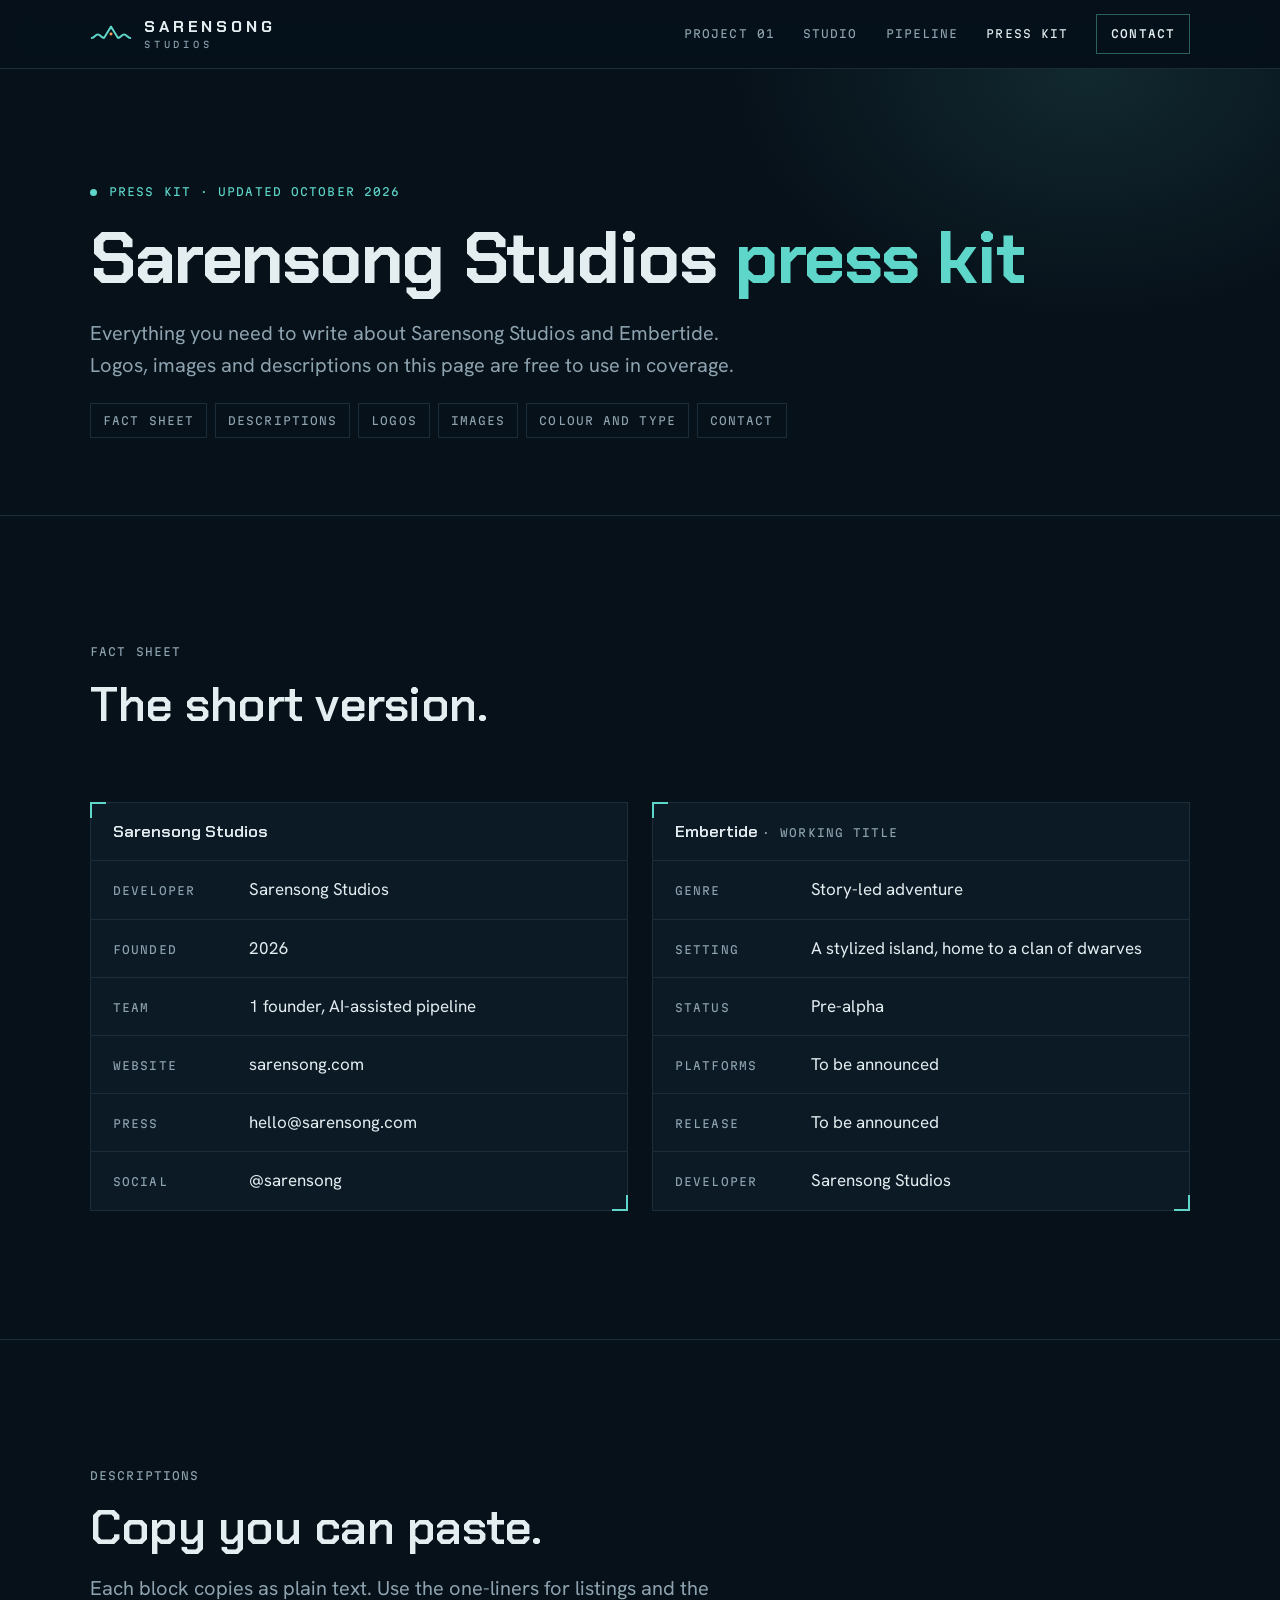
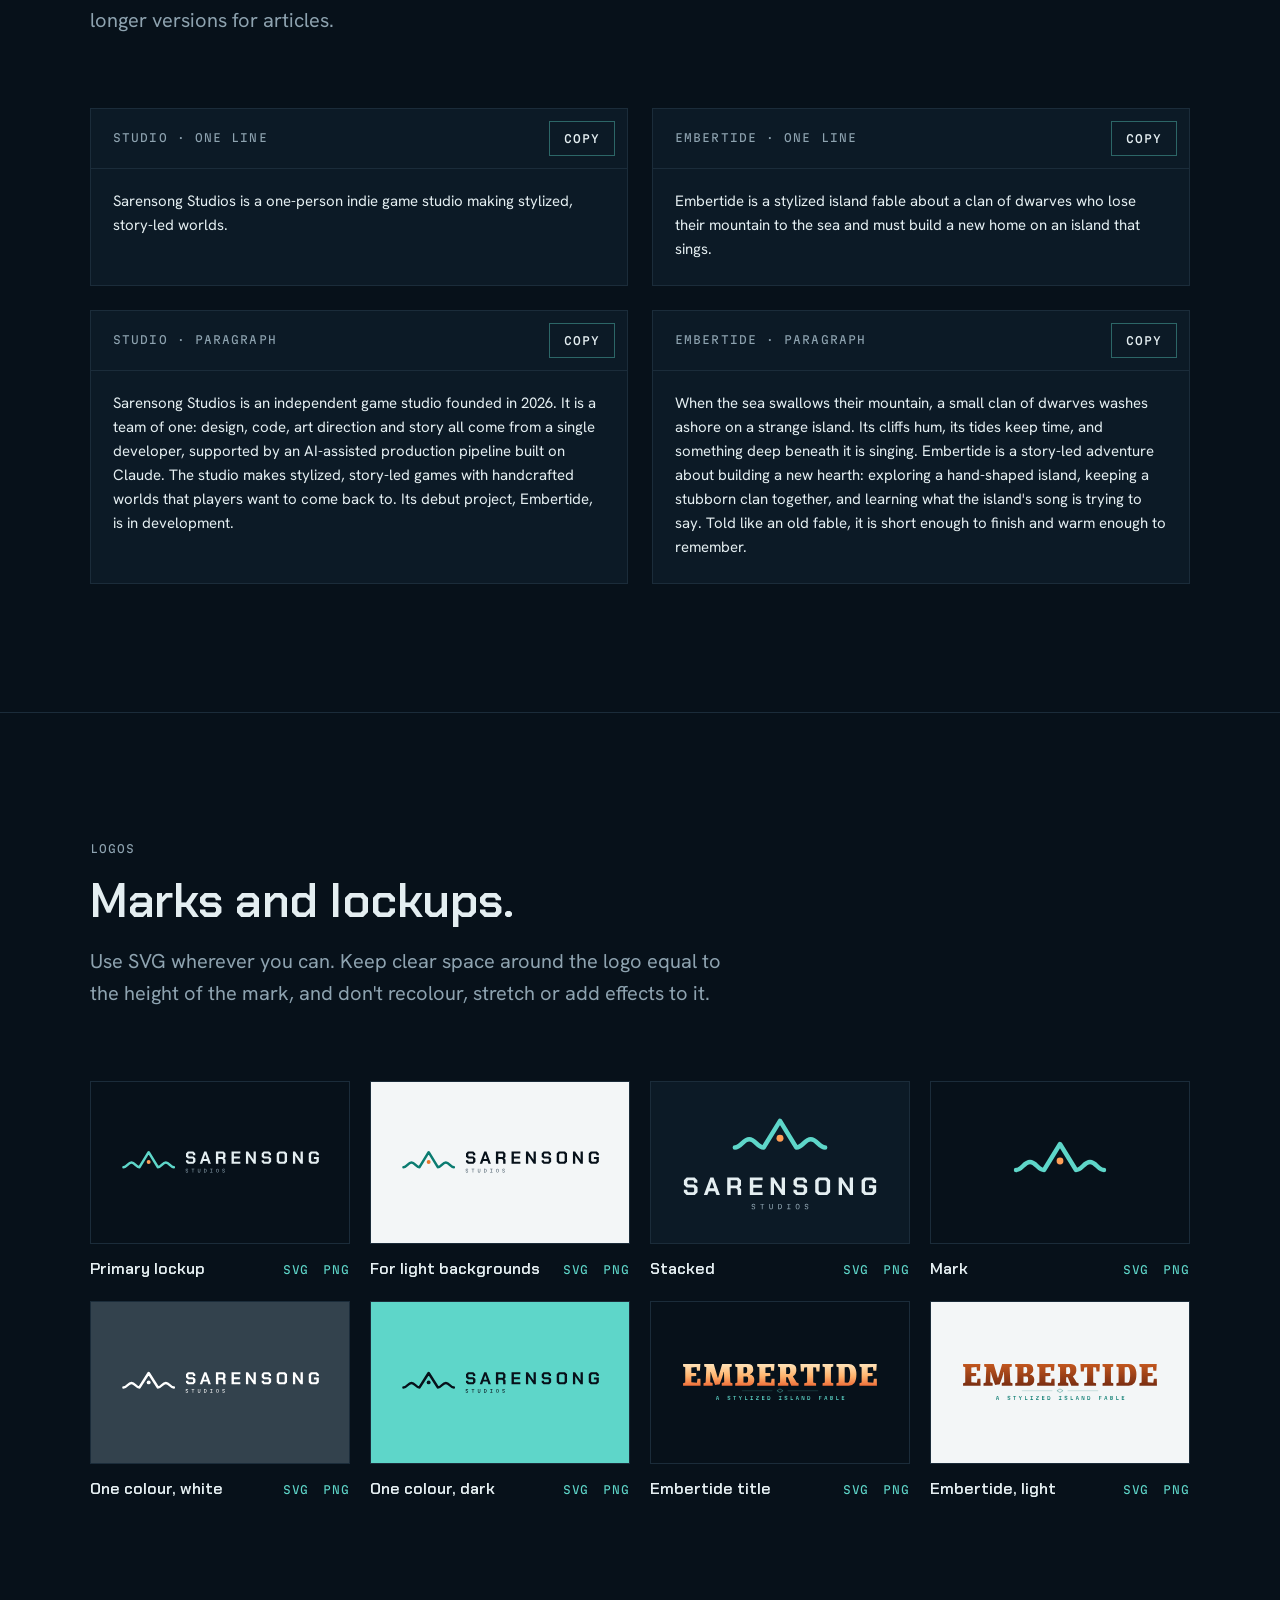
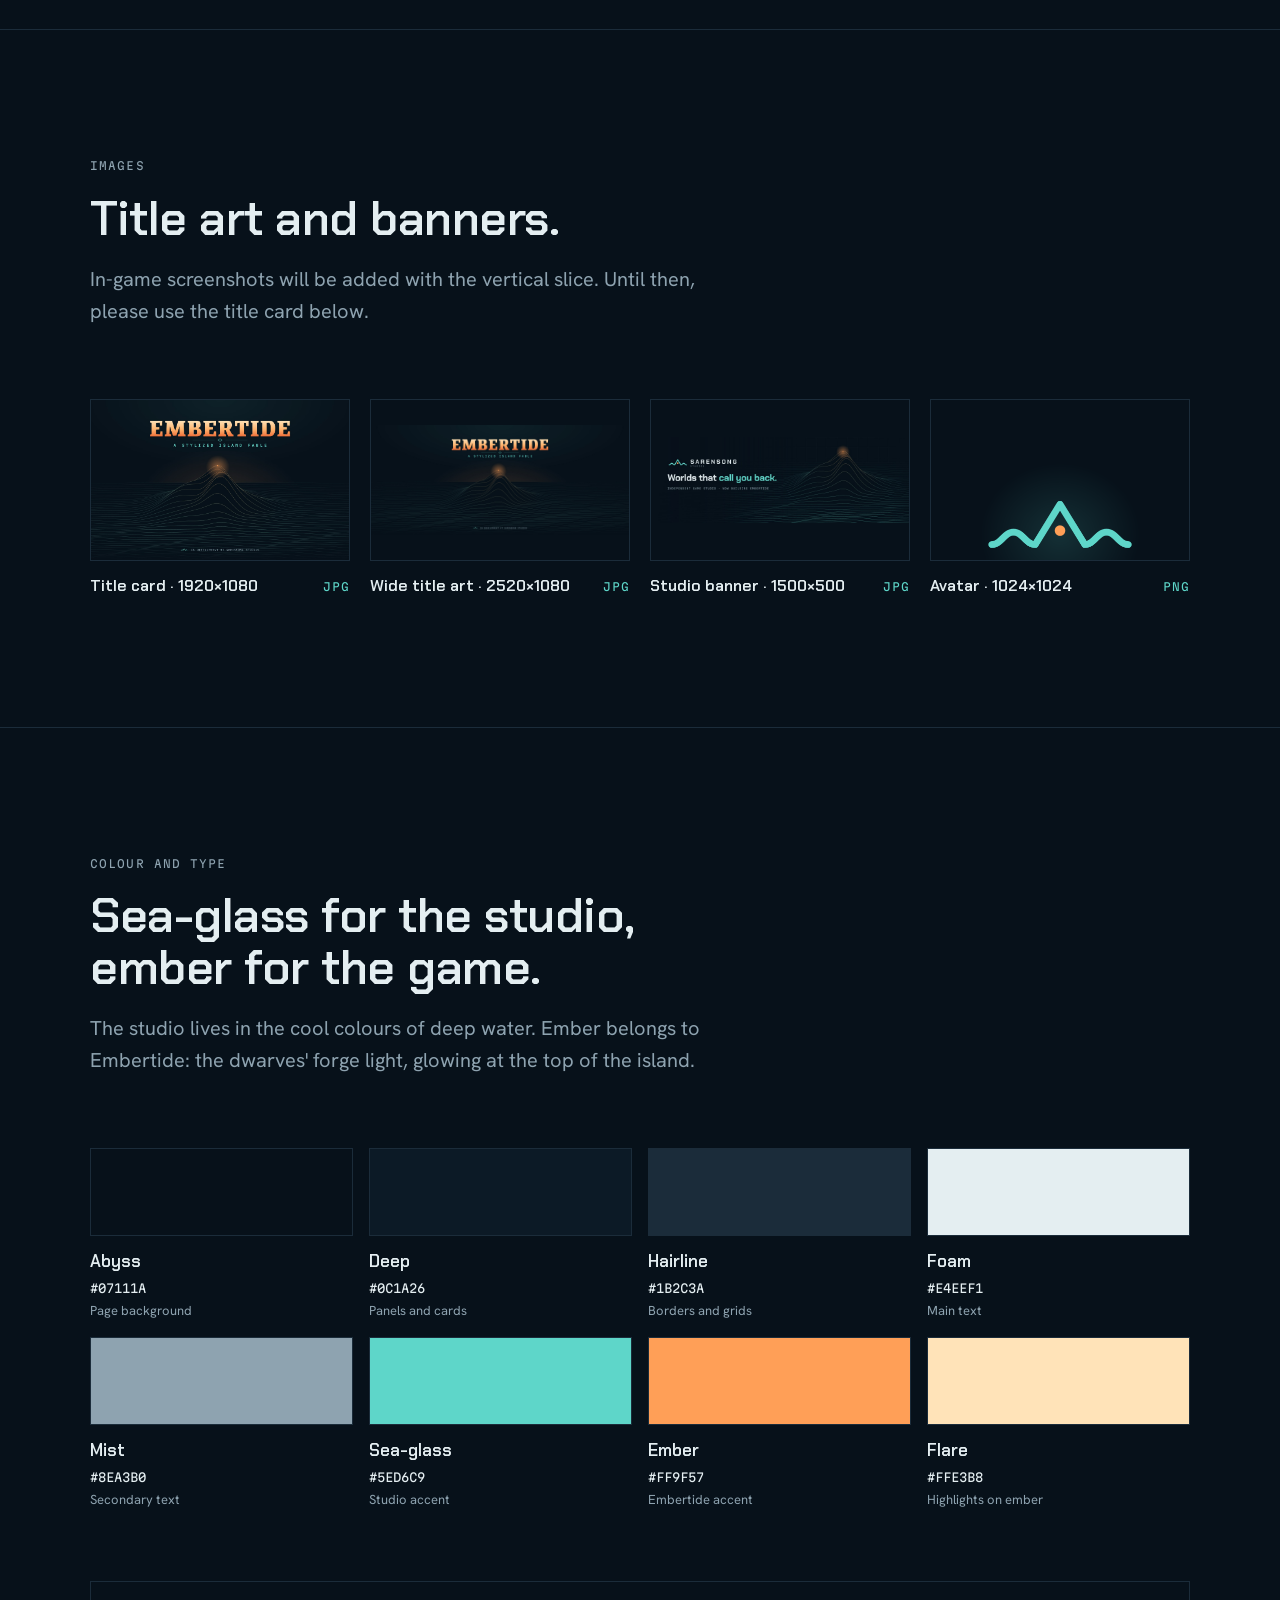
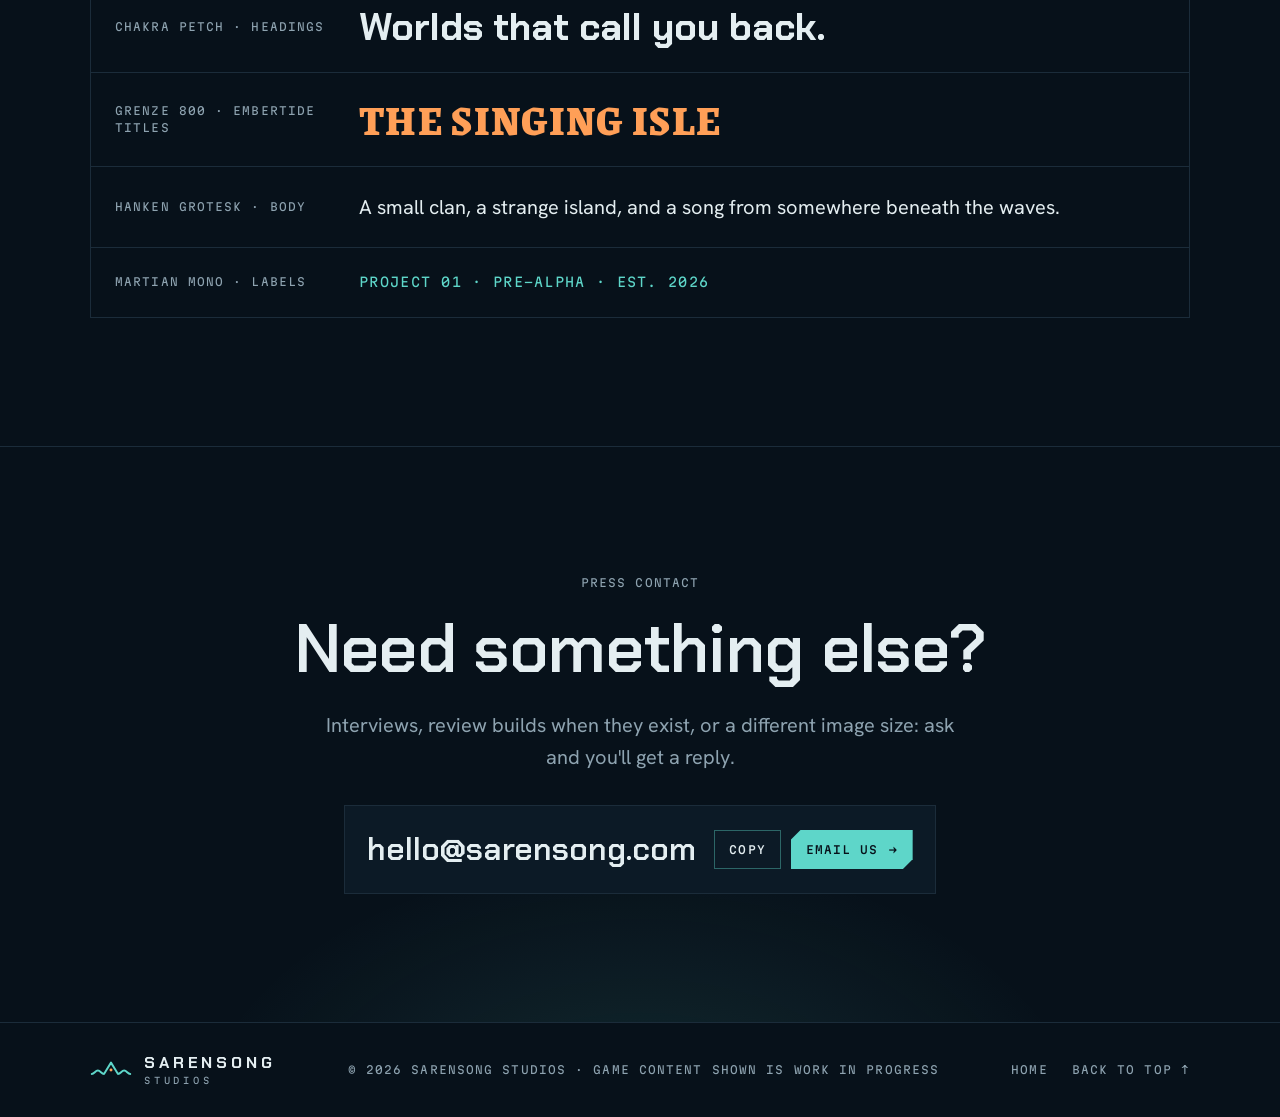
==== press.html @ 6db32ac7 "Add brand kit, Embertide identity and press kit page - Outlined SVG logo lockups (horizontal, stacke" ====
<!doctype html>
<html lang="en">
<head>
<meta charset="utf-8">
<meta name="viewport" content="width=device-width, initial-scale=1, viewport-fit=cover">
<title>Sarensong Press Kit</title>
<meta name="description" content="Press kit for Sarensong Studios and Embertide: fact sheet, descriptions, logos, images, colours and contact.">
<meta name="theme-color" content="#07111A">
<meta property="og:type" content="website">
<meta property="og:title" content="Sarensong Studios press kit">
<meta property="og:description" content="Fact sheet, logos and images for Sarensong Studios and Embertide.">
<meta property="og:image" content="brand/social/embertide-card-1920x1080.jpg">
<meta name="twitter:card" content="summary_large_image">
<link rel="icon" href="assets/favicon.svg" type="image/svg+xml">
<link rel="preconnect" href="https://fonts.googleapis.com">
<link rel="preconnect" href="https://fonts.gstatic.com" crossorigin>
<link rel="stylesheet" href="https://fonts.googleapis.com/css2?family=Chakra+Petch:wght@500;600;700&family=Grenze:wght@800&family=Hanken+Grotesk:wght@400;500;600&family=Martian+Mono:wght@400;500&display=swap">
<link rel="stylesheet" href="assets/site.css">
</head>
<body>
<a class="skip" href="#main">Skip to content</a>

<nav class="nav" aria-label="Main">
  <div class="wrap">
    <a class="brand" href="index.html" aria-label="Sarensong Studios home">
      <svg class="mark" viewBox="0 0 48 24" fill="none" aria-hidden="true">
        <path d="M2 16c3 0 4-4 7-4s4 4 7 4l8-13 8 13c3 0 4-4 7-4s4 4 7 4" stroke-width="2.2" stroke-linecap="round" stroke-linejoin="round"/>
        <circle cx="24" cy="11.5" r="1.7"/>
      </svg>
      <span class="wordmark"><b>SARENSONG</b><span>STUDIOS</span></span>
    </a>
    <div class="nav-links">
      <a href="index.html#project">Project 01</a>
      <a href="index.html#studio">Studio</a>
      <a href="index.html#pipeline">Pipeline</a>
      <a href="press.html" aria-current="page">Press kit</a>
      <a class="btn btn-ghost btn-sm" href="#contact">Contact</a>
    </div>
  </div>
</nav>

<header class="page-head" id="top">
  <div class="wrap">
    <p class="label eyebrow"><span class="pulse" aria-hidden="true"></span>Press kit · Updated October 2026</p>
    <h1>Sarensong Studios <em>press kit</em></h1>
    <p class="lede">Everything you need to write about Sarensong Studios and Embertide. Logos, images and descriptions on this page are free to use in coverage.</p>
    <nav class="toc" aria-label="On this page">
      <a href="#facts">Fact sheet</a>
      <a href="#descriptions">Descriptions</a>
      <a href="#logos">Logos</a>
      <a href="#images">Images</a>
      <a href="#colour">Colour and type</a>
      <a href="#contact">Contact</a>
    </nav>
  </div>
</header>

<main id="main">
  <section class="section" id="facts" aria-labelledby="facts-title">
    <div class="wrap">
      <div class="section-head">
        <p class="label">Fact sheet</p>
        <h2 id="facts-title">The short version.</h2>
      </div>
      <div class="facts">
        <article class="spec">
          <h3>Sarensong Studios</h3>
          <dl>
          <div><dt class="label">Developer</dt><dd>Sarensong Studios</dd></div>
          <div><dt class="label">Founded</dt><dd>2026</dd></div>
          <div><dt class="label">Team</dt><dd>1 founder, AI-assisted pipeline</dd></div>
          <div><dt class="label">Website</dt><dd>sarensong.com</dd></div>
          <div><dt class="label">Press</dt><dd>hello@sarensong.com</dd></div>
          <div><dt class="label">Social</dt><dd>@sarensong</dd></div>
          </dl>
        </article>
        <article class="spec">
          <h3>Embertide <span class="label">· working title</span></h3>
          <dl>
          <div><dt class="label">Genre</dt><dd>Story-led adventure</dd></div>
          <div><dt class="label">Setting</dt><dd>A stylized island, home to a clan of dwarves</dd></div>
          <div><dt class="label">Status</dt><dd>Pre-alpha</dd></div>
          <div><dt class="label">Platforms</dt><dd>To be announced</dd></div>
          <div><dt class="label">Release</dt><dd>To be announced</dd></div>
          <div><dt class="label">Developer</dt><dd>Sarensong Studios</dd></div>
          </dl>
        </article>
      </div>
    </div>
  </section>

  <section class="section" id="descriptions" aria-labelledby="descriptions-title">
    <div class="wrap">
      <div class="section-head">
        <p class="label">Descriptions</p>
        <h2 id="descriptions-title">Copy you can paste.</h2>
        <p class="lede">Each block copies as plain text. Use the one-liners for listings and the longer versions for articles.</p>
      </div>
      <div class="copy-grid">
        <article class="copy-block">
          <header><h3 class="label">Studio · one line</h3><button class="btn btn-ghost btn-sm" type="button" data-copy="copy-studio-short" aria-live="polite">Copy</button></header>
          <div class="copy-text" id="copy-studio-short"><p>Sarensong Studios is a one-person indie game studio making stylized, story-led worlds.</p></div>
        </article>
        <article class="copy-block">
          <header><h3 class="label">Embertide · one line</h3><button class="btn btn-ghost btn-sm" type="button" data-copy="copy-game-short" aria-live="polite">Copy</button></header>
          <div class="copy-text" id="copy-game-short"><p>Embertide is a stylized island fable about a clan of dwarves who lose their mountain to the sea and must build a new home on an island that sings.</p></div>
        </article>
        <article class="copy-block">
          <header><h3 class="label">Studio · paragraph</h3><button class="btn btn-ghost btn-sm" type="button" data-copy="copy-studio-long" aria-live="polite">Copy</button></header>
          <div class="copy-text" id="copy-studio-long"><p>Sarensong Studios is an independent game studio founded in 2026. It is a team of one: design, code, art direction and story all come from a single developer, supported by an AI-assisted production pipeline built on Claude. The studio makes stylized, story-led games with handcrafted worlds that players want to come back to. Its debut project, Embertide, is in development.</p></div>
        </article>
        <article class="copy-block">
          <header><h3 class="label">Embertide · paragraph</h3><button class="btn btn-ghost btn-sm" type="button" data-copy="copy-game-long" aria-live="polite">Copy</button></header>
          <div class="copy-text" id="copy-game-long"><p>When the sea swallows their mountain, a small clan of dwarves washes ashore on a strange island. Its cliffs hum, its tides keep time, and something deep beneath it is singing. Embertide is a story-led adventure about building a new hearth: exploring a hand-shaped island, keeping a stubborn clan together, and learning what the island's song is trying to say. Told like an old fable, it is short enough to finish and warm enough to remember.</p></div>
        </article>
      </div>
    </div>
  </section>

  <section class="section" id="logos" aria-labelledby="logos-title">
    <div class="wrap">
      <div class="section-head">
        <p class="label">Logos</p>
        <h2 id="logos-title">Marks and lockups.</h2>
        <p class="lede">Use SVG wherever you can. Keep clear space around the logo equal to the height of the mark, and don't recolour, stretch or add effects to it.</p>
      </div>
      <div class="logo-grid">
        <figure class="tile">
          <div class="tile-preview bg-abyss"><img src="brand/logo/sarensong-lockup-on-dark.svg" alt="Sarensong Studios horizontal logo on a dark background"></div>
          <figcaption class="tile-meta"><strong>Primary lockup</strong><span class="tile-links"><a href="brand/logo/sarensong-lockup-on-dark.svg" download>SVG</a><a href="brand/logo/png/sarensong-lockup-on-dark.png" download>PNG</a></span></figcaption>
        </figure>
        <figure class="tile">
          <div class="tile-preview bg-paper"><img src="brand/logo/sarensong-lockup-on-light.svg" alt="Sarensong Studios horizontal logo for light backgrounds"></div>
          <figcaption class="tile-meta"><strong>For light backgrounds</strong><span class="tile-links"><a href="brand/logo/sarensong-lockup-on-light.svg" download>SVG</a><a href="brand/logo/png/sarensong-lockup-on-light.png" download>PNG</a></span></figcaption>
        </figure>
        <figure class="tile">
          <div class="tile-preview bg-deep"><img src="brand/logo/sarensong-stacked-on-dark.svg" alt="Sarensong Studios stacked logo"></div>
          <figcaption class="tile-meta"><strong>Stacked</strong><span class="tile-links"><a href="brand/logo/sarensong-stacked-on-dark.svg" download>SVG</a><a href="brand/logo/png/sarensong-stacked-on-dark.png" download>PNG</a></span></figcaption>
        </figure>
        <figure class="tile">
          <div class="tile-preview bg-abyss"><img src="brand/logo/sarensong-mark-on-dark.svg" alt="Sarensong mark: a sound wave rising into a mountain peak with an ember light inside"></div>
          <figcaption class="tile-meta"><strong>Mark</strong><span class="tile-links"><a href="brand/logo/sarensong-mark-on-dark.svg" download>SVG</a><a href="brand/logo/png/sarensong-mark-on-dark.png" download>PNG</a></span></figcaption>
        </figure>
        <figure class="tile">
          <div class="tile-preview bg-slate"><img src="brand/logo/sarensong-lockup-white.svg" alt="Sarensong Studios logo in white"></div>
          <figcaption class="tile-meta"><strong>One colour, white</strong><span class="tile-links"><a href="brand/logo/sarensong-lockup-white.svg" download>SVG</a><a href="brand/logo/png/sarensong-lockup-white.png" download>PNG</a></span></figcaption>
        </figure>
        <figure class="tile">
          <div class="tile-preview bg-sea"><img src="brand/logo/sarensong-lockup-black.svg" alt="Sarensong Studios logo in dark ink"></div>
          <figcaption class="tile-meta"><strong>One colour, dark</strong><span class="tile-links"><a href="brand/logo/sarensong-lockup-black.svg" download>SVG</a><a href="brand/logo/png/sarensong-lockup-black.png" download>PNG</a></span></figcaption>
        </figure>
        <figure class="tile">
          <div class="tile-preview bg-abyss"><img src="brand/logo/embertide-title-on-dark.svg" alt="Embertide title logo"></div>
          <figcaption class="tile-meta"><strong>Embertide title</strong><span class="tile-links"><a href="brand/logo/embertide-title-on-dark.svg" download>SVG</a><a href="brand/logo/png/embertide-title-on-dark.png" download>PNG</a></span></figcaption>
        </figure>
        <figure class="tile">
          <div class="tile-preview bg-paper"><img src="brand/logo/embertide-title-on-light.svg" alt="Embertide title logo for light backgrounds"></div>
          <figcaption class="tile-meta"><strong>Embertide, light</strong><span class="tile-links"><a href="brand/logo/embertide-title-on-light.svg" download>SVG</a><a href="brand/logo/png/embertide-title-on-light.png" download>PNG</a></span></figcaption>
        </figure>
      </div>
    </div>
  </section>

  <section class="section" id="images" aria-labelledby="images-title">
    <div class="wrap">
      <div class="section-head">
        <p class="label">Images</p>
        <h2 id="images-title">Title art and banners.</h2>
        <p class="lede">In-game screenshots will be added with the vertical slice. Until then, please use the title card below.</p>
      </div>
      <div class="image-grid">
        <figure class="tile">
          <div class="tile-preview bg-abyss"><img src="brand/social/embertide-card-1920x1080.jpg" alt="Embertide title card"></div>
          <figcaption class="tile-meta"><strong>Title card · 1920×1080</strong><span class="tile-links"><a href="brand/social/embertide-card-1920x1080.jpg" download>JPG</a></span></figcaption>
        </figure>
        <figure class="tile">
          <div class="tile-preview bg-abyss contain"><img src="assets/embertide-keyart.jpg" alt="Embertide wide title art"></div>
          <figcaption class="tile-meta"><strong>Wide title art · 2520×1080</strong><span class="tile-links"><a href="assets/embertide-keyart.jpg" download>JPG</a></span></figcaption>
        </figure>
        <figure class="tile">
          <div class="tile-preview bg-abyss contain"><img src="brand/social/banner-1500x500.jpg" alt="Sarensong Studios banner"></div>
          <figcaption class="tile-meta"><strong>Studio banner · 1500×500</strong><span class="tile-links"><a href="brand/social/banner-1500x500.jpg" download>JPG</a></span></figcaption>
        </figure>
        <figure class="tile">
          <div class="tile-preview bg-abyss contain"><img src="brand/social/avatar-1024.png" alt="Sarensong Studios avatar"></div>
          <figcaption class="tile-meta"><strong>Avatar · 1024×1024</strong><span class="tile-links"><a href="brand/social/avatar-1024.png" download>PNG</a></span></figcaption>
        </figure>
      </div>
    </div>
  </section>

  <section class="section" id="colour" aria-labelledby="colour-title">
    <div class="wrap">
      <div class="section-head">
        <p class="label">Colour and type</p>
        <h2 id="colour-title">Sea-glass for the studio, ember for the game.</h2>
        <p class="lede">The studio lives in the cool colours of deep water. Ember belongs to Embertide: the dwarves' forge light, glowing at the top of the island.</p>
      </div>
      <div class="swatches">
        <div class="swatch"><i style="background:var(--abyss)"></i><strong>Abyss</strong><code>#07111A</code><span>Page background</span></div>
        <div class="swatch"><i style="background:var(--deep)"></i><strong>Deep</strong><code>#0C1A26</code><span>Panels and cards</span></div>
        <div class="swatch"><i style="background:var(--rule)"></i><strong>Hairline</strong><code>#1B2C3A</code><span>Borders and grids</span></div>
        <div class="swatch"><i style="background:var(--fg)"></i><strong>Foam</strong><code>#E4EEF1</code><span>Main text</span></div>
        <div class="swatch"><i style="background:var(--muted)"></i><strong>Mist</strong><code>#8EA3B0</code><span>Secondary text</span></div>
        <div class="swatch"><i style="background:var(--seaglass)"></i><strong>Sea-glass</strong><code>#5ED6C9</code><span>Studio accent</span></div>
        <div class="swatch"><i style="background:var(--ember)"></i><strong>Ember</strong><code>#FF9F57</code><span>Embertide accent</span></div>
        <div class="swatch"><i style="background:var(--flare)"></i><strong>Flare</strong><code>#FFE3B8</code><span>Highlights on ember</span></div>
      </div>
      <div class="specimens">
        <div class="specimen"><p class="label">Chakra Petch · headings</p><p class="sample s-display">Worlds that call you back.</p></div>
        <div class="specimen"><p class="label">Grenze 800 · Embertide titles</p><p class="sample s-fable">The singing isle</p></div>
        <div class="specimen"><p class="label">Hanken Grotesk · body</p><p class="sample s-body">A small clan, a strange island, and a song from somewhere beneath the waves.</p></div>
        <div class="specimen"><p class="label">Martian Mono · labels</p><p class="sample s-mono">Project 01 · Pre-alpha · Est. 2026</p></div>
      </div>
    </div>
  </section>

  <section class="section contact" id="contact" aria-labelledby="contact-title">
    <div class="wrap">
      <p class="label">Press contact</p>
      <h2 id="contact-title">Need something else?</h2>
      <p class="lede">Interviews, review builds when they exist, or a different image size: ask and you'll get a reply.</p>
      <div class="email-box">
        <span class="email" id="email">hello@sarensong.com</span>
        <span class="email-actions">
          <button class="btn btn-ghost btn-sm" data-copy="email" type="button" aria-live="polite">Copy</button>
          <a class="btn btn-primary btn-sm" href="mailto:hello@sarensong.com?subject=Press%20enquiry">Email us <span class="arrow" aria-hidden="true">→</span></a>
        </span>
      </div>
    </div>
  </section>
</main>

<footer class="foot">
  <div class="wrap">
    <a class="brand" href="index.html" aria-label="Sarensong Studios home">
      <svg class="mark" viewBox="0 0 48 24" fill="none" aria-hidden="true">
        <path d="M2 16c3 0 4-4 7-4s4 4 7 4l8-13 8 13c3 0 4-4 7-4s4 4 7 4" stroke-width="2.2" stroke-linecap="round" stroke-linejoin="round"/>
        <circle cx="24" cy="11.5" r="1.7"/>
      </svg>
      <span class="wordmark"><b>SARENSONG</b><span>STUDIOS</span></span>
    </a>
    <p class="label">© 2026 Sarensong Studios · Game content shown is work in progress</p>
    <span class="foot-links"><a class="label" href="index.html">Home</a><a class="label" href="#top">Back to top ↑</a></span>
  </div>
</footer>

<script src="assets/site.js"></script>
</body>
</html>
---- assets/site.css ----
/* Layout: sonar chart. An island rises as a ridgeline out of a sea of waveforms; content sits in HUD-framed bands on an abyssal ground. Sea-glass is the studio's signal colour, forge-ember belongs to the dwarf project. */
:root {
  color-scheme: dark;
  --abyss: #07111A;
  --deep: #0C1A26;
  --rule: #1B2C3A;
  --fg: #E4EEF1;
  --muted: #8EA3B0;
  --seaglass: #5ED6C9;
  --ember: #FF9F57;
  --flare: #FFE3B8;
  --paper: #F3F6F7;
  --slate: #33424D;

  --display: "Chakra Petch", "Bahnschrift", "DIN Alternate", "Arial Narrow", sans-serif;
  --body: "Hanken Grotesk", system-ui, -apple-system, "Segoe UI", Roboto, sans-serif;
  --fable: "Grenze", "Rockwell", Georgia, serif;
  --mono: "Martian Mono", ui-monospace, SFMono-Regular, Menlo, Consolas, monospace;

  --t-label: 0.6875rem;
  --t-sm: 0.9375rem;
  --t-md: 1.0625rem;
  --t-lg: clamp(1.0625rem, 1rem + 0.35vw, 1.25rem);
  --t-h3: 1.25rem;
  --t-h2: clamp(1.9rem, 1.25rem + 2.4vw, 3rem);
  --t-hero: clamp(2.75rem, 1.3rem + 6vw, 5.75rem);

  --gutter: clamp(16px, 4vw, 40px);
  --max: 1180px;
  --section: clamp(72px, 10vw, 136px);
}

* { box-sizing: border-box; }
html { scroll-behavior: smooth; scroll-padding-top: 80px; }
@media (prefers-reduced-motion: reduce) { html { scroll-behavior: auto; } }
body {
  margin: 0;
  background: var(--abyss);
  color: var(--fg);
  font-family: var(--body);
  font-size: var(--t-md);
  line-height: 1.6;
  -webkit-font-smoothing: antialiased;
  text-rendering: optimizeLegibility;
}
h1, h2, h3, p, dl, dd, figure, ol, ul { margin: 0; }
ol, ul { padding: 0; list-style: none; }
img { max-width: 100%; display: block; }
a { color: inherit; }
::selection { background: color-mix(in srgb, var(--seaglass) 35%, transparent); color: var(--fg); }
:focus-visible { outline: 2px solid var(--seaglass); outline-offset: 3px; }

.wrap { width: 100%; max-width: var(--max); margin-inline: auto; padding-inline: var(--gutter); }

.skip {
  position: absolute; left: var(--gutter); top: -60px; z-index: 50;
  background: var(--seaglass); color: var(--abyss); padding: 10px 14px;
  font-family: var(--mono); font-size: var(--t-label); text-transform: uppercase; letter-spacing: 0.1em;
}
.skip:focus { top: 12px; }

.label {
  font-family: var(--mono);
  font-size: var(--t-label);
  font-weight: 400;
  letter-spacing: 0.1em;
  text-transform: uppercase;
  color: var(--muted);
  line-height: 1.5;
}

h1, h2, h3 { font-family: var(--display); text-wrap: balance; }
h2 { font-size: var(--t-h2); font-weight: 600; line-height: 1.08; letter-spacing: -0.01em; }
h3 { font-size: var(--t-h3); font-weight: 600; line-height: 1.25; }
.lede { font-size: var(--t-lg); color: var(--muted); max-width: 60ch; line-height: 1.6; }

/* Buttons */
.btn {
  display: inline-flex; align-items: center; justify-content: center; gap: 10px;
  font-family: var(--mono); font-size: var(--t-label); font-weight: 500;
  letter-spacing: 0.1em; text-transform: uppercase; text-decoration: none;
  padding: 15px 22px; border: 1px solid transparent; cursor: pointer;
  background: none; color: var(--fg);
  transition: background-color .2s ease, color .2s ease, border-color .2s ease, filter .2s ease;
}
.btn-primary {
  background: var(--seaglass); color: var(--abyss);
  clip-path: polygon(10px 0, 100% 0, 100% calc(100% - 10px), calc(100% - 10px) 100%, 0 100%, 0 10px);
}
.btn-primary:hover { filter: brightness(1.1); }
.btn-ghost { border-color: color-mix(in srgb, var(--seaglass) 40%, transparent); }
.btn-ghost:hover { background: color-mix(in srgb, var(--seaglass) 12%, transparent); border-color: var(--seaglass); }
.btn-sm { padding: 10px 14px; }
.btn .arrow { transition: transform .2s ease; }
.btn:hover .arrow { transform: translateX(3px); }

/* Nav */
.nav {
  position: sticky; top: env(safe-area-inset-top, 0px); z-index: 20;
  background: color-mix(in srgb, var(--abyss) 78%, transparent);
  -webkit-backdrop-filter: blur(14px) saturate(140%);
  backdrop-filter: blur(14px) saturate(140%);
  border-bottom: 1px solid var(--rule);
}
.nav .wrap { display: flex; align-items: center; justify-content: space-between; gap: 24px; min-height: 68px; }
.brand { display: flex; align-items: center; gap: 12px; text-decoration: none; color: var(--fg); }
.mark { width: 42px; height: 21px; flex: none; overflow: visible; }
.mark path { stroke: var(--seaglass); }
.mark circle { fill: var(--ember); }
.wordmark { display: grid; line-height: 1; }
.wordmark b { font-family: var(--display); font-weight: 700; font-size: 1rem; letter-spacing: 0.24em; }
.wordmark span { font-family: var(--mono); font-size: 0.5625rem; letter-spacing: 0.42em; color: var(--muted); margin-top: 5px; }
.nav-links { display: flex; align-items: center; gap: 28px; }
.nav-links a:not(.btn) {
  font-family: var(--mono); font-size: var(--t-label); letter-spacing: 0.1em; text-transform: uppercase;
  color: var(--muted); text-decoration: none; transition: color .2s ease;
}
.nav-links a:not(.btn):hover { color: var(--fg); }
@media (max-width: 760px) { .nav-links a:not(.btn) { display: none; } }

/* Hero */
.hero { position: relative; overflow: hidden; isolation: isolate; }
.hero::before {
  content: ""; position: absolute; inset: 0; z-index: -3;
  background-image:
    linear-gradient(var(--rule) 1px, transparent 1px),
    linear-gradient(90deg, var(--rule) 1px, transparent 1px);
  background-size: 72px 72px;
  background-position: center top;
  opacity: 0.55;
  -webkit-mask-image: radial-gradient(70% 60% at 70% 30%, #000 0%, transparent 75%);
  mask-image: radial-gradient(70% 60% at 70% 30%, #000 0%, transparent 75%);
}
.hero::after {
  content: ""; position: absolute; inset: 0; z-index: -3;
  background: radial-gradient(38% 46% at 70% 44%, color-mix(in srgb, var(--seaglass) 14%, transparent), transparent 70%);
}
.hero-canvas { position: absolute; inset: 0; width: 100%; height: 100%; z-index: -2; display: block; }
.hero-fade {
  position: absolute; inset: 0; z-index: -1; pointer-events: none;
  background:
    linear-gradient(90deg, var(--abyss) 0%, color-mix(in srgb, var(--abyss) 82%, transparent) 32%, transparent 62%),
    linear-gradient(0deg, var(--abyss) 0%, transparent 22%);
}
.hero-inner {
  display: grid; gap: 28px; justify-items: start;
  padding-block: clamp(80px, 11vw, 150px) clamp(56px, 8vw, 110px);
}
.hero-inner > * { max-width: 640px; }
.eyebrow { display: inline-flex; align-items: center; gap: 12px; color: var(--seaglass); }
.pulse {
  width: 7px; height: 7px; border-radius: 50%; background: var(--seaglass); flex: none;
  box-shadow: 0 0 0 0 color-mix(in srgb, var(--seaglass) 60%, transparent);
  animation: pulse 2.4s ease-out infinite;
}
@keyframes pulse {
  0% { box-shadow: 0 0 0 0 color-mix(in srgb, var(--seaglass) 55%, transparent); }
  70%, 100% { box-shadow: 0 0 0 10px color-mix(in srgb, var(--seaglass) 0%, transparent); }
}
h1 { font-size: var(--t-hero); font-weight: 700; line-height: 0.98; letter-spacing: -0.02em; }
h1 em { font-style: normal; color: var(--seaglass); }
.cta-row { display: flex; flex-wrap: wrap; gap: 12px; padding-top: 6px; }

.readout {
  display: grid; grid-template-columns: repeat(4, minmax(0, 1fr));
  border: 1px solid var(--rule);
  background: color-mix(in srgb, var(--deep) 72%, transparent);
  -webkit-backdrop-filter: blur(10px);
  backdrop-filter: blur(10px);
  margin-bottom: clamp(32px, 5vw, 56px);
}
.readout div { display: grid; gap: 6px; padding: 18px 22px; min-width: 0; }
.readout div + div { border-left: 1px solid var(--rule); }
.readout dd { font-family: var(--display); font-size: 1.25rem; font-weight: 600; font-variant-numeric: tabular-nums; }

@media (max-width: 760px) {
  .hero::before { -webkit-mask-image: radial-gradient(90% 50% at 50% 70%, #000 0%, transparent 75%); mask-image: radial-gradient(90% 50% at 50% 70%, #000 0%, transparent 75%); }
  .hero::after { background: radial-gradient(70% 30% at 50% 70%, color-mix(in srgb, var(--seaglass) 14%, transparent), transparent 70%); }
  .hero-fade {
    background:
      linear-gradient(180deg, color-mix(in srgb, var(--abyss) 70%, transparent) 0%, color-mix(in srgb, var(--abyss) 35%, transparent) 50%, transparent 62%),
      linear-gradient(0deg, var(--abyss) 0%, transparent 14%);
  }
  .hero-inner { padding-bottom: clamp(230px, 66vw, 300px); }
  .readout { grid-template-columns: repeat(2, minmax(0, 1fr)); }
  .readout div:nth-child(3) { border-left: 0; }
  .readout div:nth-child(n+3) { border-top: 1px solid var(--rule); }
  .readout div { padding: 14px 16px; }
}

/* Sections */
.section { padding-block: var(--section); border-top: 1px solid var(--rule); }
.section > .wrap { display: grid; gap: clamp(40px, 6vw, 72px); }
.section-head { display: grid; gap: 18px; max-width: 760px; }
.section-head .label { display: flex; flex-wrap: wrap; align-items: center; gap: 12px; }

.chip {
  display: inline-flex; align-items: center; gap: 8px; width: max-content;
  font-family: var(--mono); font-size: 0.625rem; font-weight: 500; letter-spacing: 0.12em; text-transform: uppercase;
  padding: 5px 9px; border: 1px solid currentColor; line-height: 1.2;
}
.chip::before { content: ""; width: 5px; height: 5px; border-radius: 50%; background: currentColor; }
.chip-sea { color: var(--seaglass); }
.chip-ember { color: var(--ember); }

/* Project 01 */
.project {
  background:
    radial-gradient(55% 45% at 88% 0%, color-mix(in srgb, var(--ember) 9%, transparent), transparent 70%),
    var(--abyss);
}
.project h2 em { font-style: normal; color: var(--ember); }
.pillars { display: grid; grid-template-columns: repeat(3, minmax(0, 1fr)); gap: clamp(28px, 4vw, 48px); }
.pillars article { display: grid; gap: 12px; align-content: start; padding-top: 22px; border-top: 1px solid var(--rule); position: relative; min-width: 0; }
.pillars article::before { content: ""; position: absolute; top: -1px; left: 0; width: 32px; height: 2px; background: var(--ember); }
.pillars p:last-child { color: var(--muted); font-size: var(--t-sm); }

.media { display: grid; grid-template-columns: repeat(2, minmax(0, 1fr)); gap: 16px; }
.shot { display: grid; gap: 10px; min-width: 0; }
.shot-wide { grid-column: 1 / -1; }
.frame {
  position: relative; aspect-ratio: 16 / 9; max-width: 100%; overflow: hidden;
  border: 1px solid var(--rule);
  background:
    repeating-linear-gradient(0deg, color-mix(in srgb, var(--fg) 3%, transparent) 0 1px, transparent 1px 4px),
    radial-gradient(70% 90% at 50% 110%, color-mix(in srgb, var(--ember) 13%, transparent), transparent 70%),
    var(--deep);
  display: grid; place-content: center; justify-items: center; gap: 10px; text-align: center; padding: 16px;
}
.shot-wide .frame { aspect-ratio: 21 / 9; }
.frame img { position: absolute; inset: 0; width: 100%; height: 100%; object-fit: cover; }
.frame::before, .frame::after { content: ""; position: absolute; width: 18px; height: 18px; border: 0 solid var(--ember); }
.frame::before { top: 10px; left: 10px; border-top-width: 1px; border-left-width: 1px; }
.frame::after { right: 10px; bottom: 10px; border-right-width: 1px; border-bottom-width: 1px; }
.frame .label { display: inline-flex; align-items: center; gap: 10px; }
.frame .label::before { content: ""; width: 6px; height: 6px; border-radius: 50%; background: var(--ember); animation: blink 1.6s steps(2, jump-none) infinite; }
@keyframes blink { 50% { opacity: 0.2; } }
.frame strong { font-family: var(--display); font-weight: 600; font-size: 1.125rem; }

.roadmap { display: grid; gap: 28px; }
.track { display: grid; grid-template-columns: repeat(5, minmax(0, 1fr)); }
.track li { position: relative; display: grid; gap: 6px; align-content: start; padding: 28px 20px 0 0; border-top: 1px solid var(--rule); min-width: 0; }
.track li::before {
  content: ""; position: absolute; top: -6px; left: 0; width: 11px; height: 11px; border-radius: 50%;
  border: 1px solid var(--muted); background: var(--abyss);
}
.track .state { font-family: var(--mono); font-size: var(--t-label); letter-spacing: 0.1em; text-transform: uppercase; color: var(--muted); }
.track strong { font-family: var(--display); font-weight: 600; font-size: 1.125rem; }
.track span:last-child { color: var(--muted); font-size: var(--t-sm); }
.track .done { border-top-color: var(--seaglass); }
.track .done::before { background: var(--seaglass); border-color: var(--seaglass); }
.track .done .state { color: var(--seaglass); }
.track .now::before {
  background: var(--ember); border-color: var(--ember);
  box-shadow: 0 0 0 4px color-mix(in srgb, var(--ember) 22%, transparent), 0 0 18px color-mix(in srgb, var(--ember) 60%, transparent);
}
.track .now .state { color: var(--ember); }

@media (max-width: 860px) {
  .pillars { grid-template-columns: 1fr; }
  .media { grid-template-columns: 1fr; }
  .shot-wide .frame { aspect-ratio: 16 / 9; }
  .track { grid-template-columns: 1fr; }
  .track li { border-top: 0; border-left: 1px solid var(--rule); padding: 0 0 26px 26px; }
  .track li:last-child { padding-bottom: 0; }
  .track li::before { top: 4px; left: -6px; }
  .track .done { border-left-color: var(--seaglass); }
}

/* Studio */
.studio-grid { grid-template-columns: minmax(0, 1.1fr) minmax(0, 0.9fr); align-items: start; }
.studio-copy { display: grid; gap: 20px; }
.studio-copy p:not(.label) { color: var(--muted); max-width: 58ch; }
.spec { border: 1px solid var(--rule); background: var(--deep); position: relative; }
.spec::before, .spec::after { content: ""; position: absolute; width: 14px; height: 14px; border: 0 solid var(--seaglass); }
.spec::before { top: -1px; left: -1px; border-top-width: 2px; border-left-width: 2px; }
.spec::after { bottom: -1px; right: -1px; border-bottom-width: 2px; border-right-width: 2px; }
.spec dl > div, dl.spec > div { display: grid; grid-template-columns: 120px minmax(0, 1fr); gap: 16px; padding: 15px 22px; align-items: baseline; }
.spec dl > div + div, dl.spec > div + div { border-top: 1px solid var(--rule); }
.spec dd { overflow-wrap: anywhere; }
@media (max-width: 860px) {
  .studio-grid { grid-template-columns: 1fr; }
}
@media (max-width: 420px) {
  .spec dl > div, dl.spec > div { grid-template-columns: 1fr; gap: 4px; padding: 14px 16px; }
}

/* Pipeline */
.pipe { display: grid; grid-template-columns: repeat(2, minmax(0, 1fr)); gap: 1px; background: var(--rule); border: 1px solid var(--rule); }
.pipe li { background: var(--abyss); padding: clamp(24px, 3vw, 36px); display: grid; gap: 14px; align-content: start; min-width: 0; }
.pipe p { color: var(--muted); font-size: var(--t-sm); }
@media (max-width: 760px) { .pipe { grid-template-columns: 1fr; } }

/* Contact */
.contact {
  background:
    radial-gradient(50% 70% at 50% 120%, color-mix(in srgb, var(--seaglass) 13%, transparent), transparent 70%),
    var(--abyss);
}
.contact .wrap { justify-items: center; text-align: center; gap: 22px; }
.contact .lede { margin-inline: auto; }
.contact h2 { font-size: clamp(2.4rem, 1.4rem + 4vw, 4.25rem); }
.email-box {
  display: flex; flex-wrap: wrap; align-items: center; justify-content: center; gap: 12px 18px;
  margin-top: 10px; padding: 18px 22px; border: 1px solid var(--rule); background: var(--deep); max-width: 100%;
}
.email { font-family: var(--display); font-weight: 600; font-size: clamp(1.3rem, 1rem + 1.6vw, 2rem); overflow-wrap: anywhere; user-select: all; -webkit-user-select: all; }
.email-actions { display: flex; gap: 10px; flex-wrap: wrap; justify-content: center; }

/* Footer */
.foot { border-top: 1px solid var(--rule); padding-block: 32px; }
.foot .wrap { display: flex; flex-wrap: wrap; align-items: center; justify-content: space-between; gap: 18px 32px; }
.foot a.label { text-decoration: none; }
.foot a.label:hover { color: var(--fg); }

@media (prefers-reduced-motion: reduce) {
  .pulse, .frame .label::before { animation: none; }
  .btn, .btn .arrow { transition: none; }
}

/* Embertide title treatment */
.game-title {
  font-family: var(--fable); font-weight: 800; text-transform: uppercase;
  font-size: clamp(3.25rem, 1.8rem + 6vw, 6.75rem); line-height: 0.9; letter-spacing: 0.03em;
  color: var(--ember);
}
@supports ((-webkit-background-clip: text) or (background-clip: text)) {
  .game-title {
    background: linear-gradient(180deg, var(--flare) 0%, color-mix(in srgb, var(--flare) 40%, var(--ember)) 50%, color-mix(in srgb, var(--ember) 85%, #C2410C) 100%);
    -webkit-background-clip: text; background-clip: text; color: transparent;
  }
}
.game-tagline { font-family: var(--display); font-weight: 600; font-size: clamp(1.25rem, 1rem + 1vw, 1.6rem); line-height: 1.25; text-wrap: balance; }
.frame-art { padding: 0; }
.frame-art::before, .frame-art::after { z-index: 1; }
.frame-art img { object-position: center; }

/* Footer links */
.foot-links { display: flex; flex-wrap: wrap; gap: 24px; }
.nav-links a[aria-current="page"] { color: var(--fg); }

/* Press kit */
.page-head { padding-block: clamp(64px, 9vw, 120px) clamp(48px, 6vw, 80px); position: relative; overflow: hidden; }
.page-head .wrap { display: grid; gap: 22px; justify-items: start; }
.page-head h1 { font-size: clamp(2.5rem, 1.5rem + 4vw, 4.5rem); line-height: 1; }
.page-head .lede { max-width: 62ch; }
.page-head::after {
  content: ""; position: absolute; inset: 0; z-index: -1;
  background: radial-gradient(40% 80% at 85% 0%, color-mix(in srgb, var(--seaglass) 12%, transparent), transparent 70%);
}
.toc { display: flex; flex-wrap: wrap; gap: 8px; }
.toc a { font-family: var(--mono); font-size: var(--t-label); letter-spacing: 0.1em; text-transform: uppercase; text-decoration: none; color: var(--muted); border: 1px solid var(--rule); padding: 8px 12px; }
.toc a:hover { color: var(--fg); border-color: var(--seaglass); }

.facts { display: grid; grid-template-columns: repeat(2, minmax(0, 1fr)); gap: 24px; align-items: start; }
.facts .spec { min-width: 0; }
.facts h3 { padding: 18px 22px; border-bottom: 1px solid var(--rule); font-size: 1.05rem; }

.copy-grid { display: grid; grid-template-columns: repeat(2, minmax(0, 1fr)); gap: 24px; }
.copy-block { border: 1px solid var(--rule); background: var(--deep); display: grid; align-content: start; min-width: 0; }
.copy-block header { display: flex; justify-content: space-between; align-items: center; gap: 12px; padding: 12px 12px 12px 22px; border-bottom: 1px solid var(--rule); }
.copy-block .copy-text { padding: 20px 22px 24px; display: grid; gap: 12px; color: var(--fg); font-size: var(--t-sm); }
.copy-block.wide { grid-column: 1 / -1; }

.logo-grid, .image-grid { display: grid; grid-template-columns: repeat(4, minmax(0, 1fr)); gap: 20px; }
.tile { display: grid; gap: 12px; align-content: start; min-width: 0; }
.tile-preview { aspect-ratio: 16 / 10; max-width: 100%; display: grid; place-items: center; padding: 28px; border: 1px solid var(--rule); overflow: hidden; }
.tile-preview img { max-height: 100%; width: auto; max-width: 100%; }
.image-grid .tile-preview { padding: 0; }
.image-grid .tile-preview img { width: 100%; height: 100%; object-fit: cover; max-height: none; }
.image-grid .tile-preview.contain img { object-fit: contain; }
.bg-abyss { background: var(--abyss); }
.bg-deep { background: var(--deep); }
.bg-paper { background: var(--paper); }
.bg-sea { background: var(--seaglass); }
.bg-slate { background: var(--slate); }
.tile-meta { display: flex; flex-wrap: wrap; justify-content: space-between; align-items: baseline; gap: 6px 16px; }
.tile-meta strong { font-family: var(--display); font-weight: 600; font-size: 1rem; }
.tile-links { display: flex; gap: 14px; }
.tile-links a { font-family: var(--mono); font-size: var(--t-label); letter-spacing: 0.08em; text-transform: uppercase; color: var(--seaglass); text-decoration: none; }
.tile-links a:hover { text-decoration: underline; text-underline-offset: 3px; }

.swatches { display: grid; grid-template-columns: repeat(4, minmax(0, 1fr)); gap: 16px; }
.swatch { display: grid; gap: 4px; min-width: 0; }
.swatch i { display: block; height: 88px; border: 1px solid var(--rule); margin-bottom: 8px; }
.swatch strong { font-family: var(--display); font-weight: 600; }
.swatch code { font-family: var(--mono); font-size: 0.75rem; color: var(--fg); user-select: all; -webkit-user-select: all; }
.swatch span { color: var(--muted); font-size: 0.8125rem; line-height: 1.4; }

.specimens { display: grid; border: 1px solid var(--rule); }
.specimen { display: grid; grid-template-columns: 220px minmax(0, 1fr); gap: 24px; padding: 24px; align-items: center; }
.specimen + .specimen { border-top: 1px solid var(--rule); }
.specimen .sample { overflow-wrap: anywhere; }
.s-display { font-family: var(--display); font-weight: 700; font-size: clamp(1.6rem, 1.2rem + 1.6vw, 2.4rem); line-height: 1.1; }
.s-fable { font-family: var(--fable); font-weight: 800; text-transform: uppercase; letter-spacing: 0.03em; font-size: clamp(1.8rem, 1.3rem + 2vw, 2.8rem); line-height: 1; color: var(--ember); }
.s-body { font-size: var(--t-lg); color: var(--fg); }
.s-mono { font-family: var(--mono); text-transform: uppercase; letter-spacing: 0.1em; font-size: 0.8125rem; color: var(--seaglass); }

@media (max-width: 1000px) {
  .logo-grid, .image-grid { grid-template-columns: repeat(2, minmax(0, 1fr)); }
}
@media (max-width: 520px) {
  .logo-grid, .image-grid { grid-template-columns: 1fr; }
  .swatches { grid-template-columns: repeat(2, minmax(0, 1fr)); }
}
@media (max-width: 860px) {
  .facts, .copy-grid { grid-template-columns: 1fr; }
  .specimen { grid-template-columns: 1fr; gap: 10px; }
}
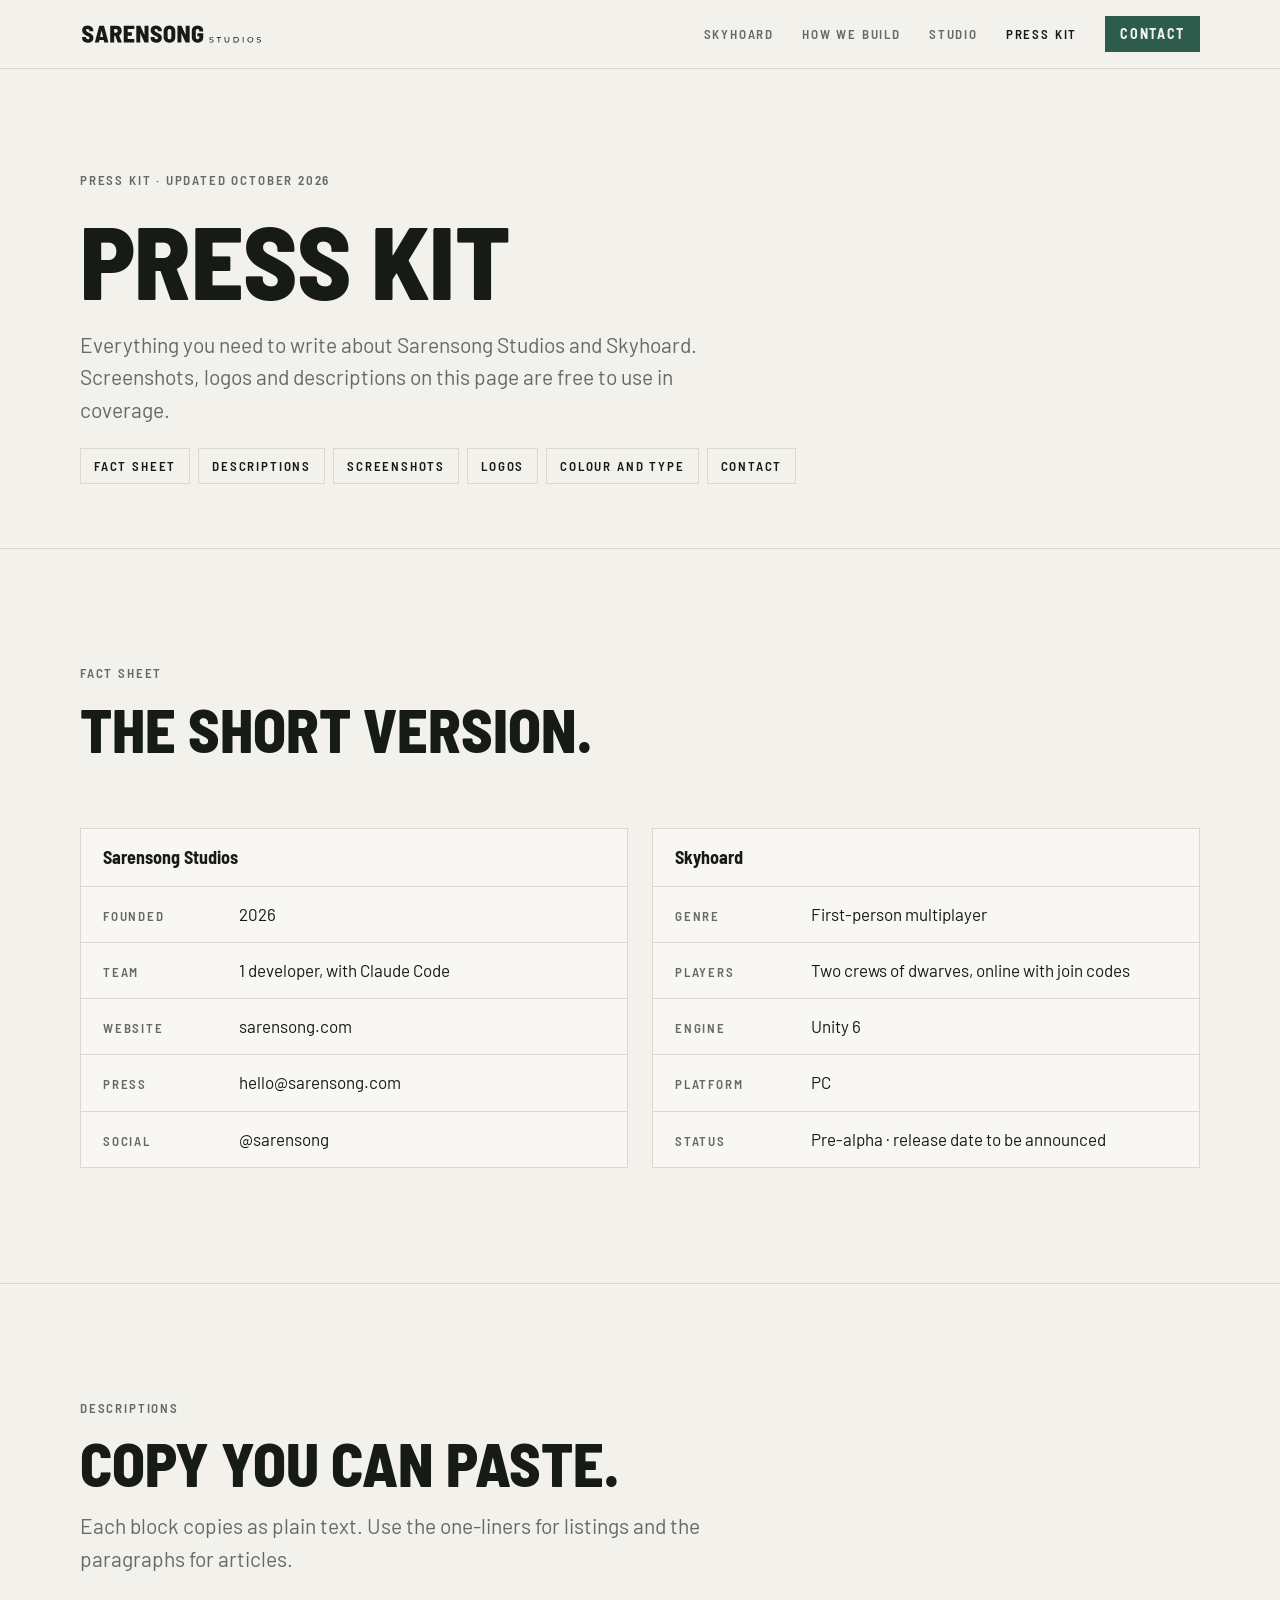
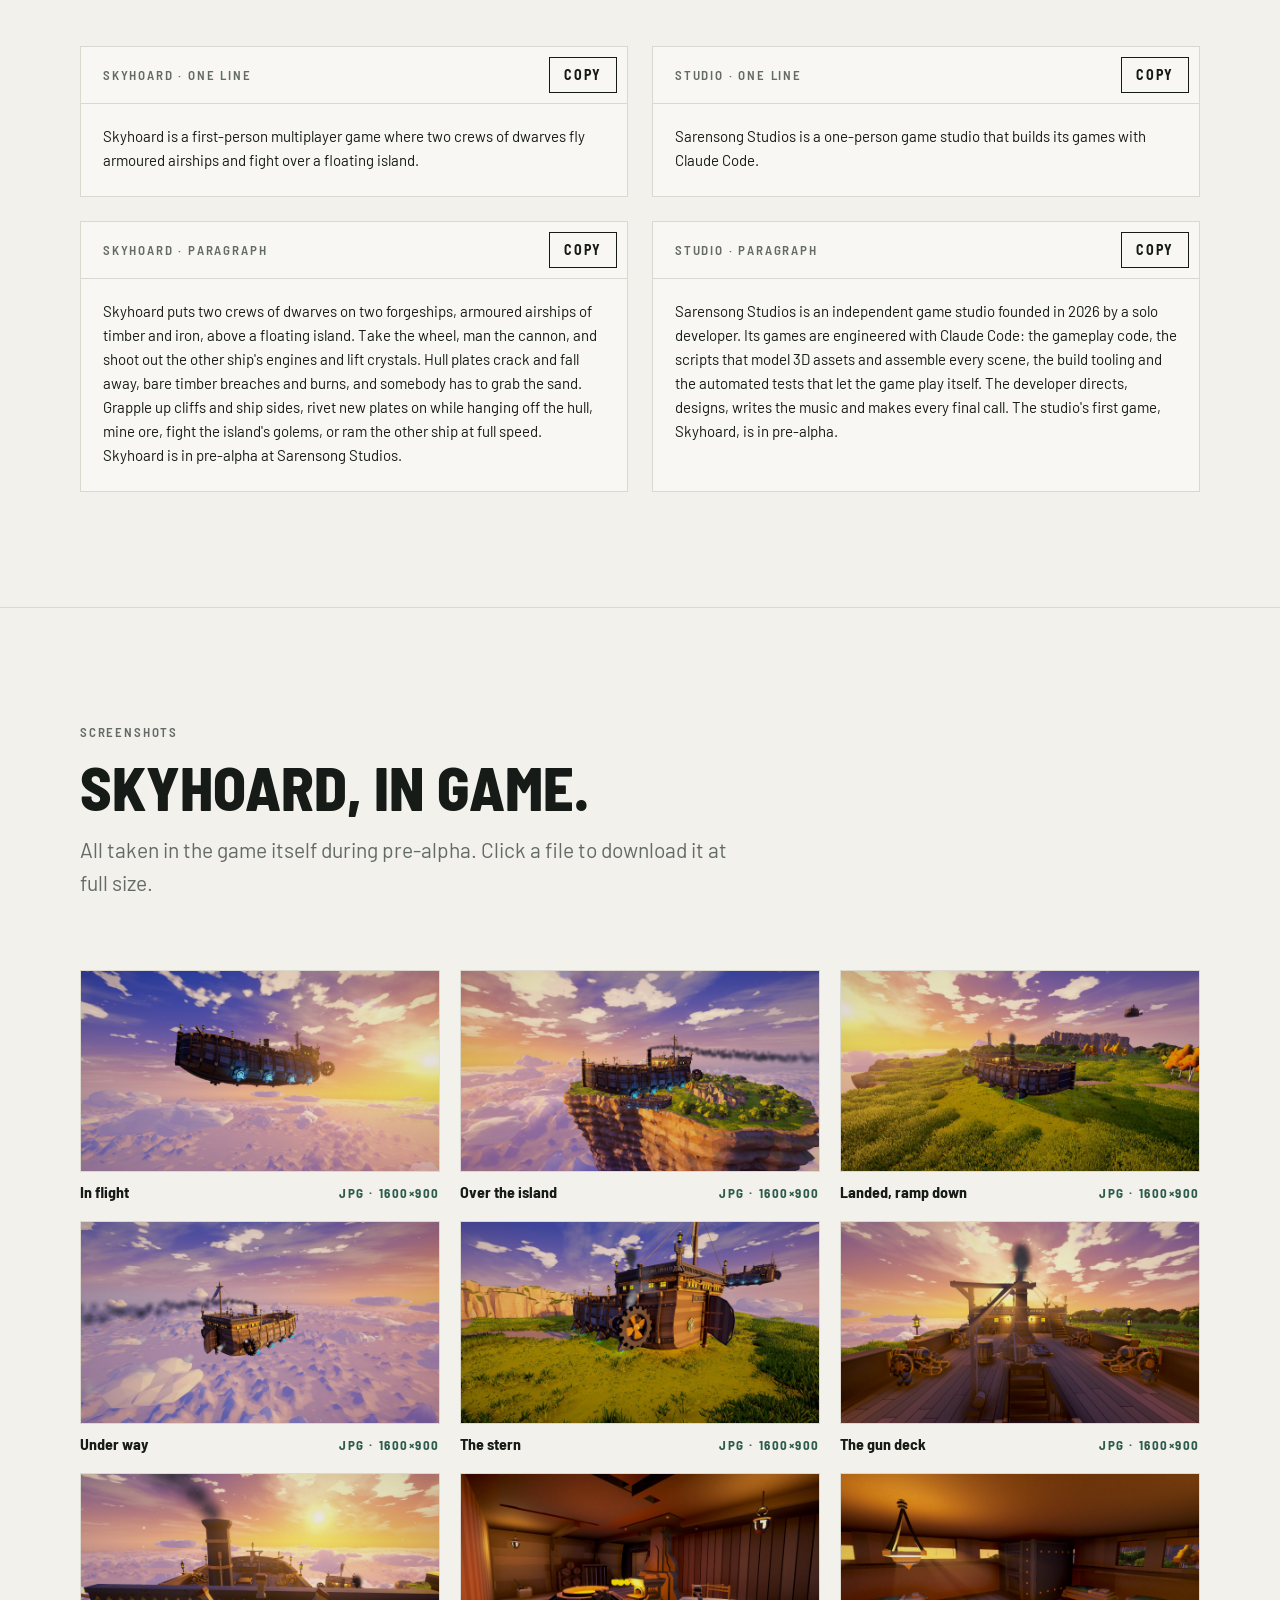
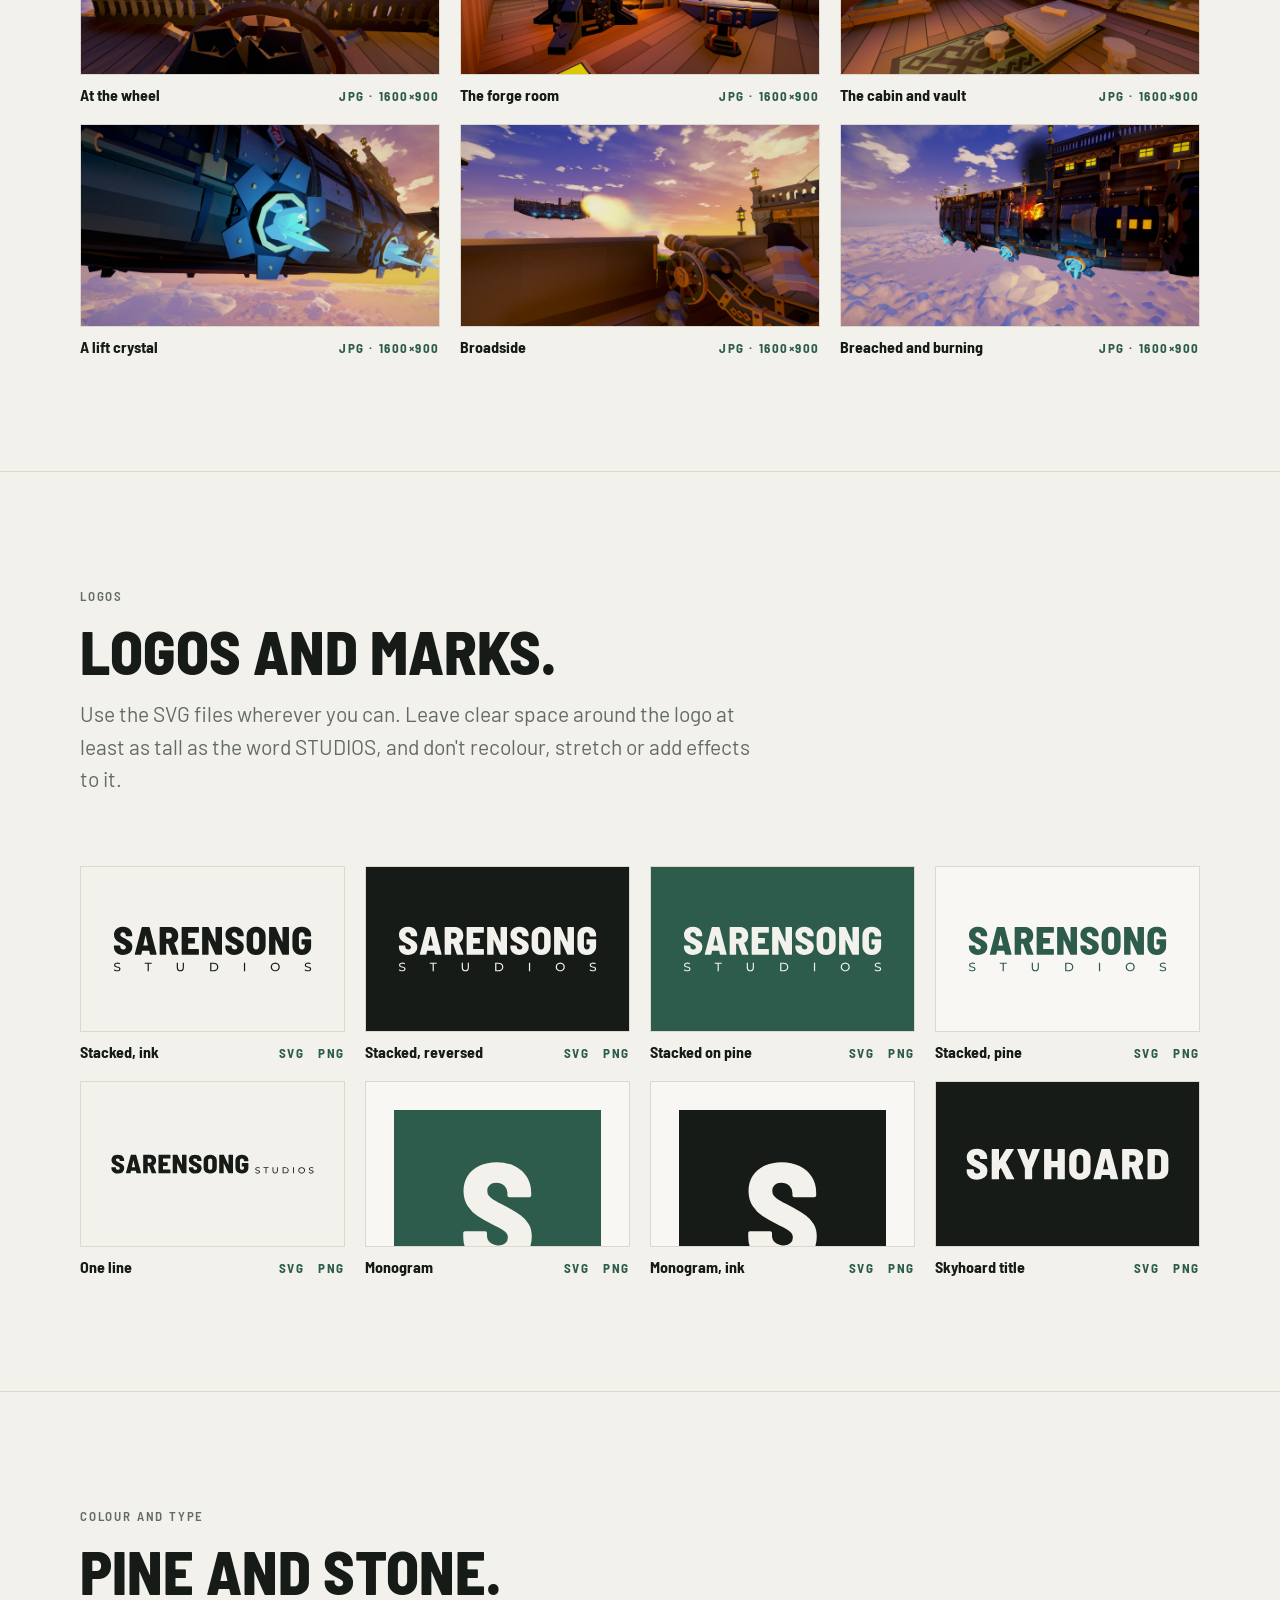
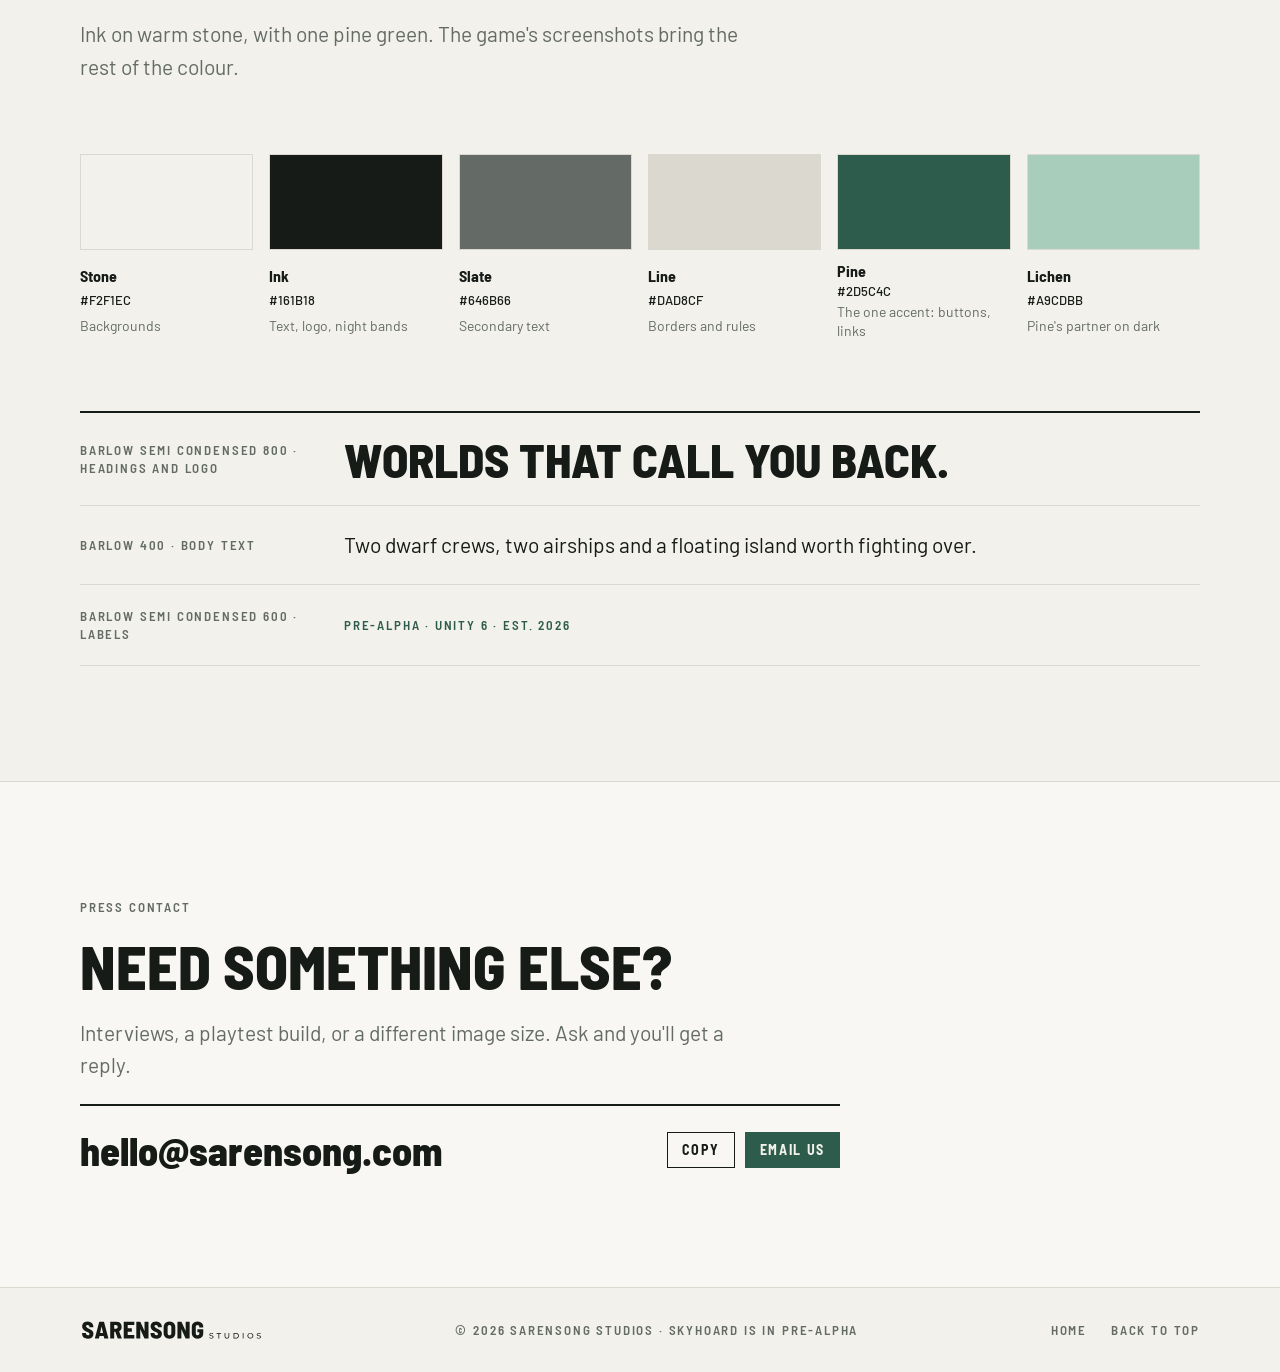
==== commit 27426619: "Rebrand to pine and stone, feature Skyhoard - Founder's stacked wordmark rebuilt as outlined vectors" ====
--- a/press.html
+++ b/press.html
@@ -4,17 +4,17 @@
 <meta charset="utf-8">
 <meta name="viewport" content="width=device-width, initial-scale=1, viewport-fit=cover">
 <title>Sarensong Press Kit</title>
-<meta name="description" content="Press kit for Sarensong Studios and Embertide: fact sheet, descriptions, logos, images, colours and contact.">
-<meta name="theme-color" content="#07111A">
+<meta name="description" content="Press kit for Sarensong Studios and Skyhoard: fact sheet, descriptions, screenshots, logos, colours and contact.">
+<meta name="theme-color" content="#F2F1EC">
 <meta property="og:type" content="website">
 <meta property="og:title" content="Sarensong Studios press kit">
-<meta property="og:description" content="Fact sheet, logos and images for Sarensong Studios and Embertide.">
-<meta property="og:image" content="brand/social/embertide-card-1920x1080.jpg">
+<meta property="og:description" content="Fact sheet, screenshots and logos for Sarensong Studios and Skyhoard.">
+<meta property="og:image" content="brand/social/skyhoard-card-1920x1080.jpg">
 <meta name="twitter:card" content="summary_large_image">
 <link rel="icon" href="assets/favicon.svg" type="image/svg+xml">
 <link rel="preconnect" href="https://fonts.googleapis.com">
 <link rel="preconnect" href="https://fonts.gstatic.com" crossorigin>
-<link rel="stylesheet" href="https://fonts.googleapis.com/css2?family=Chakra+Petch:wght@500;600;700&family=Grenze:wght@800&family=Hanken+Grotesk:wght@400;500;600&family=Martian+Mono:wght@400;500&display=swap">
+<link rel="stylesheet" href="https://fonts.googleapis.com/css2?family=Barlow+Semi+Condensed:wght@600;700;800&family=Barlow:wght@400;500;600&display=swap">
 <link rel="stylesheet" href="assets/site.css">
 </head>
 <body>
@@ -22,33 +22,27 @@
 
 <nav class="nav" aria-label="Main">
   <div class="wrap">
-    <a class="brand" href="index.html" aria-label="Sarensong Studios home">
-      <svg class="mark" viewBox="0 0 48 24" fill="none" aria-hidden="true">
-        <path d="M2 16c3 0 4-4 7-4s4 4 7 4l8-13 8 13c3 0 4-4 7-4s4 4 7 4" stroke-width="2.2" stroke-linecap="round" stroke-linejoin="round"/>
-        <circle cx="24" cy="11.5" r="1.7"/>
-      </svg>
-      <span class="wordmark"><b>SARENSONG</b><span>STUDIOS</span></span>
-    </a>
+    <a class="brand" href="index.html"><img src="brand/logo/sarensong-inline-ink.svg" alt="Sarensong Studios home" width="238" height="20"></a>
     <div class="nav-links">
-      <a href="index.html#project">Project 01</a>
+      <a href="index.html#skyhoard">Skyhoard</a>
+      <a href="index.html#pipeline">How we build</a>
       <a href="index.html#studio">Studio</a>
-      <a href="index.html#pipeline">Pipeline</a>
       <a href="press.html" aria-current="page">Press kit</a>
-      <a class="btn btn-ghost btn-sm" href="#contact">Contact</a>
+      <a class="btn btn-pine btn-sm" href="#contact">Contact</a>
     </div>
   </div>
 </nav>
 
 <header class="page-head" id="top">
   <div class="wrap">
-    <p class="label eyebrow"><span class="pulse" aria-hidden="true"></span>Press kit · Updated October 2026</p>
-    <h1>Sarensong Studios <em>press kit</em></h1>
-    <p class="lede">Everything you need to write about Sarensong Studios and Embertide. Logos, images and descriptions on this page are free to use in coverage.</p>
+    <p class="label">Press kit · Updated October 2026</p>
+    <h1>Press kit</h1>
+    <p class="lede">Everything you need to write about Sarensong Studios and Skyhoard. Screenshots, logos and descriptions on this page are free to use in coverage.</p>
     <nav class="toc" aria-label="On this page">
       <a href="#facts">Fact sheet</a>
       <a href="#descriptions">Descriptions</a>
+      <a href="#screenshots">Screenshots</a>
       <a href="#logos">Logos</a>
-      <a href="#images">Images</a>
       <a href="#colour">Colour and type</a>
       <a href="#contact">Contact</a>
     </nav>
@@ -62,29 +56,27 @@
         <p class="label">Fact sheet</p>
         <h2 id="facts-title">The short version.</h2>
       </div>
-      <div class="facts">
-        <article class="spec">
+      <div class="fact-grid">
+        <div class="spec">
           <h3>Sarensong Studios</h3>
           <dl>
-          <div><dt class="label">Developer</dt><dd>Sarensong Studios</dd></div>
-          <div><dt class="label">Founded</dt><dd>2026</dd></div>
-          <div><dt class="label">Team</dt><dd>1 founder, AI-assisted pipeline</dd></div>
-          <div><dt class="label">Website</dt><dd>sarensong.com</dd></div>
-          <div><dt class="label">Press</dt><dd>hello@sarensong.com</dd></div>
-          <div><dt class="label">Social</dt><dd>@sarensong</dd></div>
+            <div><dt class="label">Founded</dt><dd>2026</dd></div>
+            <div><dt class="label">Team</dt><dd>1 developer, with Claude Code</dd></div>
+            <div><dt class="label">Website</dt><dd>sarensong.com</dd></div>
+            <div><dt class="label">Press</dt><dd>hello@sarensong.com</dd></div>
+            <div><dt class="label">Social</dt><dd>@sarensong</dd></div>
           </dl>
-        </article>
-        <article class="spec">
-          <h3>Embertide <span class="label">· working title</span></h3>
+        </div>
+        <div class="spec">
+          <h3>Skyhoard</h3>
           <dl>
-          <div><dt class="label">Genre</dt><dd>Story-led adventure</dd></div>
-          <div><dt class="label">Setting</dt><dd>A stylized island, home to a clan of dwarves</dd></div>
-          <div><dt class="label">Status</dt><dd>Pre-alpha</dd></div>
-          <div><dt class="label">Platforms</dt><dd>To be announced</dd></div>
-          <div><dt class="label">Release</dt><dd>To be announced</dd></div>
-          <div><dt class="label">Developer</dt><dd>Sarensong Studios</dd></div>
+            <div><dt class="label">Genre</dt><dd>First-person multiplayer</dd></div>
+            <div><dt class="label">Players</dt><dd>Two crews of dwarves, online with join codes</dd></div>
+            <div><dt class="label">Engine</dt><dd>Unity 6</dd></div>
+            <div><dt class="label">Platform</dt><dd>PC</dd></div>
+            <div><dt class="label">Status</dt><dd>Pre-alpha · release date to be announced</dd></div>
           </dl>
-        </article>
+        </div>
       </div>
     </div>
   </section>
@@ -94,25 +86,85 @@
       <div class="section-head">
         <p class="label">Descriptions</p>
         <h2 id="descriptions-title">Copy you can paste.</h2>
-        <p class="lede">Each block copies as plain text. Use the one-liners for listings and the longer versions for articles.</p>
+        <p class="lede">Each block copies as plain text. Use the one-liners for listings and the paragraphs for articles.</p>
       </div>
       <div class="copy-grid">
         <article class="copy-block">
-          <header><h3 class="label">Studio · one line</h3><button class="btn btn-ghost btn-sm" type="button" data-copy="copy-studio-short" aria-live="polite">Copy</button></header>
-          <div class="copy-text" id="copy-studio-short"><p>Sarensong Studios is a one-person indie game studio making stylized, story-led worlds.</p></div>
-        </article>
-        <article class="copy-block">
-          <header><h3 class="label">Embertide · one line</h3><button class="btn btn-ghost btn-sm" type="button" data-copy="copy-game-short" aria-live="polite">Copy</button></header>
-          <div class="copy-text" id="copy-game-short"><p>Embertide is a stylized island fable about a clan of dwarves who lose their mountain to the sea and must build a new home on an island that sings.</p></div>
-        </article>
-        <article class="copy-block">
-          <header><h3 class="label">Studio · paragraph</h3><button class="btn btn-ghost btn-sm" type="button" data-copy="copy-studio-long" aria-live="polite">Copy</button></header>
-          <div class="copy-text" id="copy-studio-long"><p>Sarensong Studios is an independent game studio founded in 2026. It is a team of one: design, code, art direction and story all come from a single developer, supported by an AI-assisted production pipeline built on Claude. The studio makes stylized, story-led games with handcrafted worlds that players want to come back to. Its debut project, Embertide, is in development.</p></div>
-        </article>
-        <article class="copy-block">
-          <header><h3 class="label">Embertide · paragraph</h3><button class="btn btn-ghost btn-sm" type="button" data-copy="copy-game-long" aria-live="polite">Copy</button></header>
-          <div class="copy-text" id="copy-game-long"><p>When the sea swallows their mountain, a small clan of dwarves washes ashore on a strange island. Its cliffs hum, its tides keep time, and something deep beneath it is singing. Embertide is a story-led adventure about building a new hearth: exploring a hand-shaped island, keeping a stubborn clan together, and learning what the island's song is trying to say. Told like an old fable, it is short enough to finish and warm enough to remember.</p></div>
-        </article>
+          <header><h3 class="label">Skyhoard · one line</h3><button class="btn btn-line btn-sm" type="button" data-copy="copy-game-short" aria-live="polite">Copy</button></header>
+          <div class="copy-text" id="copy-game-short"><p>Skyhoard is a first-person multiplayer game where two crews of dwarves fly armoured airships and fight over a floating island.</p></div>
+        </article>
+        <article class="copy-block">
+          <header><h3 class="label">Studio · one line</h3><button class="btn btn-line btn-sm" type="button" data-copy="copy-studio-short" aria-live="polite">Copy</button></header>
+          <div class="copy-text" id="copy-studio-short"><p>Sarensong Studios is a one-person game studio that builds its games with Claude Code.</p></div>
+        </article>
+        <article class="copy-block">
+          <header><h3 class="label">Skyhoard · paragraph</h3><button class="btn btn-line btn-sm" type="button" data-copy="copy-game-long" aria-live="polite">Copy</button></header>
+          <div class="copy-text" id="copy-game-long"><p>Skyhoard puts two crews of dwarves on two forgeships, armoured airships of timber and iron, above a floating island. Take the wheel, man the cannon, and shoot out the other ship's engines and lift crystals. Hull plates crack and fall away, bare timber breaches and burns, and somebody has to grab the sand. Grapple up cliffs and ship sides, rivet new plates on while hanging off the hull, mine ore, fight the island's golems, or ram the other ship at full speed. Skyhoard is in pre-alpha at Sarensong Studios.</p></div>
+        </article>
+        <article class="copy-block">
+          <header><h3 class="label">Studio · paragraph</h3><button class="btn btn-line btn-sm" type="button" data-copy="copy-studio-long" aria-live="polite">Copy</button></header>
+          <div class="copy-text" id="copy-studio-long"><p>Sarensong Studios is an independent game studio founded in 2026 by a solo developer. Its games are engineered with Claude Code: the gameplay code, the scripts that model 3D assets and assemble every scene, the build tooling and the automated tests that let the game play itself. The developer directs, designs, writes the music and makes every final call. The studio's first game, Skyhoard, is in pre-alpha.</p></div>
+        </article>
+      </div>
+    </div>
+  </section>
+
+  <section class="section" id="screenshots" aria-labelledby="screenshots-title">
+    <div class="wrap">
+      <div class="section-head">
+        <p class="label">Screenshots</p>
+        <h2 id="screenshots-title">Skyhoard, in game.</h2>
+        <p class="lede">All taken in the game itself during pre-alpha. Click a file to download it at full size.</p>
+      </div>
+      <div class="tile-grid">
+        <figure class="tile">
+          <div class="tile-preview photo bg-ink"><img src="assets/skyhoard/in-flight.jpg" alt="Skyhoard screenshot: in flight" width="1600" height="900" loading="lazy"></div>
+          <figcaption class="tile-meta"><strong>In flight</strong><span class="tile-links"><a href="assets/skyhoard/in-flight.jpg" download>JPG · 1600×900</a></span></figcaption>
+        </figure>
+        <figure class="tile">
+          <div class="tile-preview photo bg-ink"><img src="assets/skyhoard/over-island.jpg" alt="Skyhoard screenshot: over the island" width="1600" height="900" loading="lazy"></div>
+          <figcaption class="tile-meta"><strong>Over the island</strong><span class="tile-links"><a href="assets/skyhoard/over-island.jpg" download>JPG · 1600×900</a></span></figcaption>
+        </figure>
+        <figure class="tile">
+          <div class="tile-preview photo bg-ink"><img src="assets/skyhoard/landed.jpg" alt="Skyhoard screenshot: landed, ramp down" width="1600" height="900" loading="lazy"></div>
+          <figcaption class="tile-meta"><strong>Landed, ramp down</strong><span class="tile-links"><a href="assets/skyhoard/landed.jpg" download>JPG · 1600×900</a></span></figcaption>
+        </figure>
+        <figure class="tile">
+          <div class="tile-preview photo bg-ink"><img src="assets/skyhoard/under-way.jpg" alt="Skyhoard screenshot: under way" width="1600" height="900" loading="lazy"></div>
+          <figcaption class="tile-meta"><strong>Under way</strong><span class="tile-links"><a href="assets/skyhoard/under-way.jpg" download>JPG · 1600×900</a></span></figcaption>
+        </figure>
+        <figure class="tile">
+          <div class="tile-preview photo bg-ink"><img src="assets/skyhoard/stern-quarter.jpg" alt="Skyhoard screenshot: the stern" width="1600" height="900" loading="lazy"></div>
+          <figcaption class="tile-meta"><strong>The stern</strong><span class="tile-links"><a href="assets/skyhoard/stern-quarter.jpg" download>JPG · 1600×900</a></span></figcaption>
+        </figure>
+        <figure class="tile">
+          <div class="tile-preview photo bg-ink"><img src="assets/skyhoard/gun-deck.jpg" alt="Skyhoard screenshot: the gun deck" width="1600" height="900" loading="lazy"></div>
+          <figcaption class="tile-meta"><strong>The gun deck</strong><span class="tile-links"><a href="assets/skyhoard/gun-deck.jpg" download>JPG · 1600×900</a></span></figcaption>
+        </figure>
+        <figure class="tile">
+          <div class="tile-preview photo bg-ink"><img src="assets/skyhoard/at-the-wheel.jpg" alt="Skyhoard screenshot: at the wheel" width="1600" height="900" loading="lazy"></div>
+          <figcaption class="tile-meta"><strong>At the wheel</strong><span class="tile-links"><a href="assets/skyhoard/at-the-wheel.jpg" download>JPG · 1600×900</a></span></figcaption>
+        </figure>
+        <figure class="tile">
+          <div class="tile-preview photo bg-ink"><img src="assets/skyhoard/forge.jpg" alt="Skyhoard screenshot: the forge room" width="1600" height="900" loading="lazy"></div>
+          <figcaption class="tile-meta"><strong>The forge room</strong><span class="tile-links"><a href="assets/skyhoard/forge.jpg" download>JPG · 1600×900</a></span></figcaption>
+        </figure>
+        <figure class="tile">
+          <div class="tile-preview photo bg-ink"><img src="assets/skyhoard/cabin.jpg" alt="Skyhoard screenshot: the cabin and vault" width="1600" height="900" loading="lazy"></div>
+          <figcaption class="tile-meta"><strong>The cabin and vault</strong><span class="tile-links"><a href="assets/skyhoard/cabin.jpg" download>JPG · 1600×900</a></span></figcaption>
+        </figure>
+        <figure class="tile">
+          <div class="tile-preview photo bg-ink"><img src="assets/skyhoard/crystal.jpg" alt="Skyhoard screenshot: a lift crystal" width="1600" height="900" loading="lazy"></div>
+          <figcaption class="tile-meta"><strong>A lift crystal</strong><span class="tile-links"><a href="assets/skyhoard/crystal.jpg" download>JPG · 1600×900</a></span></figcaption>
+        </figure>
+        <figure class="tile">
+          <div class="tile-preview photo bg-ink"><img src="assets/skyhoard/gun-fired.jpg" alt="Skyhoard screenshot: broadside" width="1600" height="900" loading="lazy"></div>
+          <figcaption class="tile-meta"><strong>Broadside</strong><span class="tile-links"><a href="assets/skyhoard/gun-fired.jpg" download>JPG · 1600×900</a></span></figcaption>
+        </figure>
+        <figure class="tile">
+          <div class="tile-preview photo bg-ink"><img src="assets/skyhoard/burning.jpg" alt="Skyhoard screenshot: breached and burning" width="1600" height="900" loading="lazy"></div>
+          <figcaption class="tile-meta"><strong>Breached and burning</strong><span class="tile-links"><a href="assets/skyhoard/burning.jpg" download>JPG · 1600×900</a></span></figcaption>
+        </figure>
       </div>
     </div>
   </section>
@@ -121,69 +173,41 @@
     <div class="wrap">
       <div class="section-head">
         <p class="label">Logos</p>
-        <h2 id="logos-title">Marks and lockups.</h2>
-        <p class="lede">Use SVG wherever you can. Keep clear space around the logo equal to the height of the mark, and don't recolour, stretch or add effects to it.</p>
-      </div>
-      <div class="logo-grid">
-        <figure class="tile">
-          <div class="tile-preview bg-abyss"><img src="brand/logo/sarensong-lockup-on-dark.svg" alt="Sarensong Studios horizontal logo on a dark background"></div>
-          <figcaption class="tile-meta"><strong>Primary lockup</strong><span class="tile-links"><a href="brand/logo/sarensong-lockup-on-dark.svg" download>SVG</a><a href="brand/logo/png/sarensong-lockup-on-dark.png" download>PNG</a></span></figcaption>
-        </figure>
-        <figure class="tile">
-          <div class="tile-preview bg-paper"><img src="brand/logo/sarensong-lockup-on-light.svg" alt="Sarensong Studios horizontal logo for light backgrounds"></div>
-          <figcaption class="tile-meta"><strong>For light backgrounds</strong><span class="tile-links"><a href="brand/logo/sarensong-lockup-on-light.svg" download>SVG</a><a href="brand/logo/png/sarensong-lockup-on-light.png" download>PNG</a></span></figcaption>
-        </figure>
-        <figure class="tile">
-          <div class="tile-preview bg-deep"><img src="brand/logo/sarensong-stacked-on-dark.svg" alt="Sarensong Studios stacked logo"></div>
-          <figcaption class="tile-meta"><strong>Stacked</strong><span class="tile-links"><a href="brand/logo/sarensong-stacked-on-dark.svg" download>SVG</a><a href="brand/logo/png/sarensong-stacked-on-dark.png" download>PNG</a></span></figcaption>
-        </figure>
-        <figure class="tile">
-          <div class="tile-preview bg-abyss"><img src="brand/logo/sarensong-mark-on-dark.svg" alt="Sarensong mark: a sound wave rising into a mountain peak with an ember light inside"></div>
-          <figcaption class="tile-meta"><strong>Mark</strong><span class="tile-links"><a href="brand/logo/sarensong-mark-on-dark.svg" download>SVG</a><a href="brand/logo/png/sarensong-mark-on-dark.png" download>PNG</a></span></figcaption>
-        </figure>
-        <figure class="tile">
-          <div class="tile-preview bg-slate"><img src="brand/logo/sarensong-lockup-white.svg" alt="Sarensong Studios logo in white"></div>
-          <figcaption class="tile-meta"><strong>One colour, white</strong><span class="tile-links"><a href="brand/logo/sarensong-lockup-white.svg" download>SVG</a><a href="brand/logo/png/sarensong-lockup-white.png" download>PNG</a></span></figcaption>
-        </figure>
-        <figure class="tile">
-          <div class="tile-preview bg-sea"><img src="brand/logo/sarensong-lockup-black.svg" alt="Sarensong Studios logo in dark ink"></div>
-          <figcaption class="tile-meta"><strong>One colour, dark</strong><span class="tile-links"><a href="brand/logo/sarensong-lockup-black.svg" download>SVG</a><a href="brand/logo/png/sarensong-lockup-black.png" download>PNG</a></span></figcaption>
-        </figure>
-        <figure class="tile">
-          <div class="tile-preview bg-abyss"><img src="brand/logo/embertide-title-on-dark.svg" alt="Embertide title logo"></div>
-          <figcaption class="tile-meta"><strong>Embertide title</strong><span class="tile-links"><a href="brand/logo/embertide-title-on-dark.svg" download>SVG</a><a href="brand/logo/png/embertide-title-on-dark.png" download>PNG</a></span></figcaption>
-        </figure>
-        <figure class="tile">
-          <div class="tile-preview bg-paper"><img src="brand/logo/embertide-title-on-light.svg" alt="Embertide title logo for light backgrounds"></div>
-          <figcaption class="tile-meta"><strong>Embertide, light</strong><span class="tile-links"><a href="brand/logo/embertide-title-on-light.svg" download>SVG</a><a href="brand/logo/png/embertide-title-on-light.png" download>PNG</a></span></figcaption>
-        </figure>
-      </div>
-    </div>
-  </section>
-
-  <section class="section" id="images" aria-labelledby="images-title">
-    <div class="wrap">
-      <div class="section-head">
-        <p class="label">Images</p>
-        <h2 id="images-title">Title art and banners.</h2>
-        <p class="lede">In-game screenshots will be added with the vertical slice. Until then, please use the title card below.</p>
-      </div>
-      <div class="image-grid">
-        <figure class="tile">
-          <div class="tile-preview bg-abyss"><img src="brand/social/embertide-card-1920x1080.jpg" alt="Embertide title card"></div>
-          <figcaption class="tile-meta"><strong>Title card · 1920×1080</strong><span class="tile-links"><a href="brand/social/embertide-card-1920x1080.jpg" download>JPG</a></span></figcaption>
-        </figure>
-        <figure class="tile">
-          <div class="tile-preview bg-abyss contain"><img src="assets/embertide-keyart.jpg" alt="Embertide wide title art"></div>
-          <figcaption class="tile-meta"><strong>Wide title art · 2520×1080</strong><span class="tile-links"><a href="assets/embertide-keyart.jpg" download>JPG</a></span></figcaption>
-        </figure>
-        <figure class="tile">
-          <div class="tile-preview bg-abyss contain"><img src="brand/social/banner-1500x500.jpg" alt="Sarensong Studios banner"></div>
-          <figcaption class="tile-meta"><strong>Studio banner · 1500×500</strong><span class="tile-links"><a href="brand/social/banner-1500x500.jpg" download>JPG</a></span></figcaption>
-        </figure>
-        <figure class="tile">
-          <div class="tile-preview bg-abyss contain"><img src="brand/social/avatar-1024.png" alt="Sarensong Studios avatar"></div>
-          <figcaption class="tile-meta"><strong>Avatar · 1024×1024</strong><span class="tile-links"><a href="brand/social/avatar-1024.png" download>PNG</a></span></figcaption>
+        <h2 id="logos-title">Logos and marks.</h2>
+        <p class="lede">Use the SVG files wherever you can. Leave clear space around the logo at least as tall as the word STUDIOS, and don't recolour, stretch or add effects to it.</p>
+      </div>
+      <div class="tile-grid four">
+        <figure class="tile">
+          <div class="tile-preview bg-paper"><img src="brand/logo/sarensong-stacked-ink.svg" alt="Stacked, ink"></div>
+          <figcaption class="tile-meta"><strong>Stacked, ink</strong><span class="tile-links"><a href="brand/logo/sarensong-stacked-ink.svg" download>SVG</a><a href="brand/logo/png/sarensong-stacked-ink.png" download>PNG</a></span></figcaption>
+        </figure>
+        <figure class="tile">
+          <div class="tile-preview bg-ink"><img src="brand/logo/sarensong-stacked-paper.svg" alt="Stacked, reversed"></div>
+          <figcaption class="tile-meta"><strong>Stacked, reversed</strong><span class="tile-links"><a href="brand/logo/sarensong-stacked-paper.svg" download>SVG</a><a href="brand/logo/png/sarensong-stacked-paper.png" download>PNG</a></span></figcaption>
+        </figure>
+        <figure class="tile">
+          <div class="tile-preview bg-pine"><img src="brand/logo/sarensong-stacked-paper.svg" alt="Stacked on pine"></div>
+          <figcaption class="tile-meta"><strong>Stacked on pine</strong><span class="tile-links"><a href="brand/logo/sarensong-stacked-paper.svg" download>SVG</a><a href="brand/logo/png/sarensong-stacked-paper.png" download>PNG</a></span></figcaption>
+        </figure>
+        <figure class="tile">
+          <div class="tile-preview bg-paper-2"><img src="brand/logo/sarensong-stacked-pine.svg" alt="Stacked, pine"></div>
+          <figcaption class="tile-meta"><strong>Stacked, pine</strong><span class="tile-links"><a href="brand/logo/sarensong-stacked-pine.svg" download>SVG</a><a href="brand/logo/png/sarensong-stacked-pine.png" download>PNG</a></span></figcaption>
+        </figure>
+        <figure class="tile">
+          <div class="tile-preview bg-paper"><img src="brand/logo/sarensong-inline-ink.svg" alt="One line"></div>
+          <figcaption class="tile-meta"><strong>One line</strong><span class="tile-links"><a href="brand/logo/sarensong-inline-ink.svg" download>SVG</a><a href="brand/logo/png/sarensong-inline-ink.png" download>PNG</a></span></figcaption>
+        </figure>
+        <figure class="tile">
+          <div class="tile-preview bg-paper-2"><img src="brand/logo/sarensong-monogram-pine.svg" alt="Monogram"></div>
+          <figcaption class="tile-meta"><strong>Monogram</strong><span class="tile-links"><a href="brand/logo/sarensong-monogram-pine.svg" download>SVG</a><a href="brand/logo/png/sarensong-monogram-pine.png" download>PNG</a></span></figcaption>
+        </figure>
+        <figure class="tile">
+          <div class="tile-preview bg-paper-2"><img src="brand/logo/sarensong-monogram-ink.svg" alt="Monogram, ink"></div>
+          <figcaption class="tile-meta"><strong>Monogram, ink</strong><span class="tile-links"><a href="brand/logo/sarensong-monogram-ink.svg" download>SVG</a><a href="brand/logo/png/sarensong-monogram-ink.png" download>PNG</a></span></figcaption>
+        </figure>
+        <figure class="tile">
+          <div class="tile-preview bg-ink"><img src="brand/logo/skyhoard-title-paper.svg" alt="Skyhoard title"></div>
+          <figcaption class="tile-meta"><strong>Skyhoard title</strong><span class="tile-links"><a href="brand/logo/skyhoard-title-paper.svg" download>SVG</a><a href="brand/logo/png/skyhoard-title-paper.png" download>PNG</a></span></figcaption>
         </figure>
       </div>
     </div>
@@ -193,24 +217,21 @@
     <div class="wrap">
       <div class="section-head">
         <p class="label">Colour and type</p>
-        <h2 id="colour-title">Sea-glass for the studio, ember for the game.</h2>
-        <p class="lede">The studio lives in the cool colours of deep water. Ember belongs to Embertide: the dwarves' forge light, glowing at the top of the island.</p>
+        <h2 id="colour-title">Pine and stone.</h2>
+        <p class="lede">Ink on warm stone, with one pine green. The game's screenshots bring the rest of the colour.</p>
       </div>
       <div class="swatches">
-        <div class="swatch"><i style="background:var(--abyss)"></i><strong>Abyss</strong><code>#07111A</code><span>Page background</span></div>
-        <div class="swatch"><i style="background:var(--deep)"></i><strong>Deep</strong><code>#0C1A26</code><span>Panels and cards</span></div>
-        <div class="swatch"><i style="background:var(--rule)"></i><strong>Hairline</strong><code>#1B2C3A</code><span>Borders and grids</span></div>
-        <div class="swatch"><i style="background:var(--fg)"></i><strong>Foam</strong><code>#E4EEF1</code><span>Main text</span></div>
-        <div class="swatch"><i style="background:var(--muted)"></i><strong>Mist</strong><code>#8EA3B0</code><span>Secondary text</span></div>
-        <div class="swatch"><i style="background:var(--seaglass)"></i><strong>Sea-glass</strong><code>#5ED6C9</code><span>Studio accent</span></div>
-        <div class="swatch"><i style="background:var(--ember)"></i><strong>Ember</strong><code>#FF9F57</code><span>Embertide accent</span></div>
-        <div class="swatch"><i style="background:var(--flare)"></i><strong>Flare</strong><code>#FFE3B8</code><span>Highlights on ember</span></div>
+        <div class="swatch"><i style="background:var(--paper)"></i><strong>Stone</strong><code>#F2F1EC</code><span>Backgrounds</span></div>
+        <div class="swatch"><i style="background:var(--ink)"></i><strong>Ink</strong><code>#161B18</code><span>Text, logo, night bands</span></div>
+        <div class="swatch"><i style="background:var(--mist)"></i><strong>Slate</strong><code>#646B66</code><span>Secondary text</span></div>
+        <div class="swatch"><i style="background:var(--rule)"></i><strong>Line</strong><code>#DAD8CF</code><span>Borders and rules</span></div>
+        <div class="swatch"><i style="background:var(--pine)"></i><strong>Pine</strong><code>#2D5C4C</code><span>The one accent: buttons, links</span></div>
+        <div class="swatch"><i style="background:var(--lichen)"></i><strong>Lichen</strong><code>#A9CDBB</code><span>Pine's partner on dark</span></div>
       </div>
       <div class="specimens">
-        <div class="specimen"><p class="label">Chakra Petch · headings</p><p class="sample s-display">Worlds that call you back.</p></div>
-        <div class="specimen"><p class="label">Grenze 800 · Embertide titles</p><p class="sample s-fable">The singing isle</p></div>
-        <div class="specimen"><p class="label">Hanken Grotesk · body</p><p class="sample s-body">A small clan, a strange island, and a song from somewhere beneath the waves.</p></div>
-        <div class="specimen"><p class="label">Martian Mono · labels</p><p class="sample s-mono">Project 01 · Pre-alpha · Est. 2026</p></div>
+        <div class="specimen"><p class="label">Barlow Semi Condensed 800 · headings and logo</p><p class="sample s-head">Worlds that call you back.</p></div>
+        <div class="specimen"><p class="label">Barlow 400 · body text</p><p class="sample s-body">Two dwarf crews, two airships and a floating island worth fighting over.</p></div>
+        <div class="specimen"><p class="label">Barlow Semi Condensed 600 · labels</p><p class="sample s-label">Pre-alpha · Unity 6 · Est. 2026</p></div>
       </div>
     </div>
   </section>
@@ -219,12 +240,12 @@
     <div class="wrap">
       <p class="label">Press contact</p>
       <h2 id="contact-title">Need something else?</h2>
-      <p class="lede">Interviews, review builds when they exist, or a different image size: ask and you'll get a reply.</p>
+      <p class="lede">Interviews, a playtest build, or a different image size. Ask and you'll get a reply.</p>
       <div class="email-box">
         <span class="email" id="email">hello@sarensong.com</span>
         <span class="email-actions">
-          <button class="btn btn-ghost btn-sm" data-copy="email" type="button" aria-live="polite">Copy</button>
-          <a class="btn btn-primary btn-sm" href="mailto:hello@sarensong.com?subject=Press%20enquiry">Email us <span class="arrow" aria-hidden="true">→</span></a>
+          <button class="btn btn-line btn-sm" data-copy="email" type="button" aria-live="polite">Copy</button>
+          <a class="btn btn-pine btn-sm" href="mailto:hello@sarensong.com?subject=Press%20enquiry">Email us</a>
         </span>
       </div>
     </div>
@@ -233,15 +254,9 @@
 
 <footer class="foot">
   <div class="wrap">
-    <a class="brand" href="index.html" aria-label="Sarensong Studios home">
-      <svg class="mark" viewBox="0 0 48 24" fill="none" aria-hidden="true">
-        <path d="M2 16c3 0 4-4 7-4s4 4 7 4l8-13 8 13c3 0 4-4 7-4s4 4 7 4" stroke-width="2.2" stroke-linecap="round" stroke-linejoin="round"/>
-        <circle cx="24" cy="11.5" r="1.7"/>
-      </svg>
-      <span class="wordmark"><b>SARENSONG</b><span>STUDIOS</span></span>
-    </a>
-    <p class="label">© 2026 Sarensong Studios · Game content shown is work in progress</p>
-    <span class="foot-links"><a class="label" href="index.html">Home</a><a class="label" href="#top">Back to top ↑</a></span>
+    <a class="brand" href="index.html"><img src="brand/logo/sarensong-inline-ink.svg" alt="Sarensong Studios home" width="238" height="20"></a>
+    <p class="label">© 2026 Sarensong Studios · Skyhoard is in pre-alpha</p>
+    <span class="foot-links"><a class="label" href="index.html">Home</a><a class="label" href="#top">Back to top</a></span>
   </div>
 </footer>
 
--- a/assets/site.css
+++ b/assets/site.css
@@ -1,409 +1,290 @@
-/* Layout: sonar chart. An island rises as a ridgeline out of a sea of waveforms; content sits in HUD-framed bands on an abyssal ground. Sea-glass is the studio's signal colour, forge-ember belongs to the dwarf project. */
+/* Layout: Nordic paper. Ink type on warm stone, one pine accent, and the game's own screenshots as the only colour. Night bands frame the game. */
 :root {
-  color-scheme: dark;
-  --abyss: #07111A;
-  --deep: #0C1A26;
-  --rule: #1B2C3A;
-  --fg: #E4EEF1;
-  --muted: #8EA3B0;
-  --seaglass: #5ED6C9;
-  --ember: #FF9F57;
-  --flare: #FFE3B8;
-  --paper: #F3F6F7;
-  --slate: #33424D;
-
-  --display: "Chakra Petch", "Bahnschrift", "DIN Alternate", "Arial Narrow", sans-serif;
-  --body: "Hanken Grotesk", system-ui, -apple-system, "Segoe UI", Roboto, sans-serif;
-  --fable: "Grenze", "Rockwell", Georgia, serif;
-  --mono: "Martian Mono", ui-monospace, SFMono-Regular, Menlo, Consolas, monospace;
-
-  --t-label: 0.6875rem;
+  color-scheme: light;
+  --paper: #F2F1EC;
+  --paper-2: #F8F7F3;
+  --ink: #161B18;
+  --mist: #646B66;
+  --rule: #DAD8CF;
+  --pine: #2D5C4C;
+  --pine-deep: #234A3D;
+  --lichen: #A9CDBB;
+  --night: #161B18;
+  --night-2: #1E2521;
+  --night-rule: #323A35;
+  --night-mist: #A3ABA5;
+
+  --head: "Barlow Semi Condensed", "Arial Narrow", "Roboto Condensed", sans-serif;
+  --body: "Barlow", "Segoe UI", system-ui, -apple-system, sans-serif;
+
+  --t-label: 0.8125rem;
   --t-sm: 0.9375rem;
   --t-md: 1.0625rem;
-  --t-lg: clamp(1.0625rem, 1rem + 0.35vw, 1.25rem);
-  --t-h3: 1.25rem;
-  --t-h2: clamp(1.9rem, 1.25rem + 2.4vw, 3rem);
-  --t-hero: clamp(2.75rem, 1.3rem + 6vw, 5.75rem);
+  --t-lg: clamp(1.125rem, 1.05rem + 0.35vw, 1.3125rem);
+  --t-h3: 1.375rem;
+  --t-h2: clamp(2.125rem, 1.35rem + 3vw, 3.75rem);
+  --t-h1: clamp(3rem, 1.5rem + 6.2vw, 6.75rem);
 
   --gutter: clamp(16px, 4vw, 40px);
-  --max: 1180px;
-  --section: clamp(72px, 10vw, 136px);
+  --max: 1200px;
+  --section: clamp(72px, 9vw, 128px);
 }
 
 * { box-sizing: border-box; }
-html { scroll-behavior: smooth; scroll-padding-top: 80px; }
+html { scroll-behavior: smooth; scroll-padding-top: 84px; }
 @media (prefers-reduced-motion: reduce) { html { scroll-behavior: auto; } }
 body {
   margin: 0;
-  background: var(--abyss);
-  color: var(--fg);
+  background: var(--paper);
+  color: var(--ink);
   font-family: var(--body);
   font-size: var(--t-md);
   line-height: 1.6;
   -webkit-font-smoothing: antialiased;
-  text-rendering: optimizeLegibility;
-}
-h1, h2, h3, p, dl, dd, figure, ol, ul { margin: 0; }
+}
+h1, h2, h3, h4, p, dl, dd, figure, ol, ul { margin: 0; }
 ol, ul { padding: 0; list-style: none; }
 img { max-width: 100%; display: block; }
 a { color: inherit; }
-::selection { background: color-mix(in srgb, var(--seaglass) 35%, transparent); color: var(--fg); }
-:focus-visible { outline: 2px solid var(--seaglass); outline-offset: 3px; }
+::selection { background: var(--lichen); color: var(--ink); }
+:focus-visible { outline: 2px solid var(--pine); outline-offset: 3px; }
 
 .wrap { width: 100%; max-width: var(--max); margin-inline: auto; padding-inline: var(--gutter); }
 
 .skip {
   position: absolute; left: var(--gutter); top: -60px; z-index: 50;
-  background: var(--seaglass); color: var(--abyss); padding: 10px 14px;
-  font-family: var(--mono); font-size: var(--t-label); text-transform: uppercase; letter-spacing: 0.1em;
+  background: var(--pine); color: var(--paper); padding: 10px 14px;
+  font: 700 var(--t-label) var(--head); text-transform: uppercase; letter-spacing: 0.12em;
 }
 .skip:focus { top: 12px; }
 
+/* Type */
 .label {
-  font-family: var(--mono);
-  font-size: var(--t-label);
-  font-weight: 400;
-  letter-spacing: 0.1em;
-  text-transform: uppercase;
-  color: var(--muted);
-  line-height: 1.5;
-}
-
-h1, h2, h3 { font-family: var(--display); text-wrap: balance; }
-h2 { font-size: var(--t-h2); font-weight: 600; line-height: 1.08; letter-spacing: -0.01em; }
-h3 { font-size: var(--t-h3); font-weight: 600; line-height: 1.25; }
-.lede { font-size: var(--t-lg); color: var(--muted); max-width: 60ch; line-height: 1.6; }
+  font-family: var(--head); font-weight: 600; font-size: var(--t-label);
+  letter-spacing: 0.14em; text-transform: uppercase; color: var(--mist); line-height: 1.4;
+}
+h1, h2, h3 { font-family: var(--head); text-wrap: balance; }
+h1 { font-size: var(--t-h1); font-weight: 800; line-height: 0.92; text-transform: uppercase; letter-spacing: -0.005em; }
+h2 { font-size: var(--t-h2); font-weight: 800; line-height: 0.95; text-transform: uppercase; }
+h3 { font-size: var(--t-h3); font-weight: 700; line-height: 1.15; }
+.lede { font-size: var(--t-lg); color: var(--mist); max-width: 56ch; line-height: 1.55; }
 
 /* Buttons */
 .btn {
   display: inline-flex; align-items: center; justify-content: center; gap: 10px;
-  font-family: var(--mono); font-size: var(--t-label); font-weight: 500;
-  letter-spacing: 0.1em; text-transform: uppercase; text-decoration: none;
-  padding: 15px 22px; border: 1px solid transparent; cursor: pointer;
-  background: none; color: var(--fg);
-  transition: background-color .2s ease, color .2s ease, border-color .2s ease, filter .2s ease;
-}
-.btn-primary {
-  background: var(--seaglass); color: var(--abyss);
-  clip-path: polygon(10px 0, 100% 0, 100% calc(100% - 10px), calc(100% - 10px) 100%, 0 100%, 0 10px);
-}
-.btn-primary:hover { filter: brightness(1.1); }
-.btn-ghost { border-color: color-mix(in srgb, var(--seaglass) 40%, transparent); }
-.btn-ghost:hover { background: color-mix(in srgb, var(--seaglass) 12%, transparent); border-color: var(--seaglass); }
+  font: 700 0.875rem/1 var(--head); letter-spacing: 0.12em; text-transform: uppercase; text-decoration: none;
+  padding: 15px 22px; border: 1.5px solid transparent; cursor: pointer; background: none; color: inherit;
+  transition: background-color .15s ease, color .15s ease, border-color .15s ease;
+}
+.btn-pine { background: var(--pine); border-color: var(--pine); color: var(--paper); }
+.btn-pine:hover { background: var(--pine-deep); border-color: var(--pine-deep); }
+.btn-line { border-color: var(--ink); color: var(--ink); }
+.btn-line:hover { background: var(--ink); color: var(--paper); }
 .btn-sm { padding: 10px 14px; }
-.btn .arrow { transition: transform .2s ease; }
-.btn:hover .arrow { transform: translateX(3px); }
 
 /* Nav */
 .nav {
   position: sticky; top: env(safe-area-inset-top, 0px); z-index: 20;
-  background: color-mix(in srgb, var(--abyss) 78%, transparent);
-  -webkit-backdrop-filter: blur(14px) saturate(140%);
-  backdrop-filter: blur(14px) saturate(140%);
-  border-bottom: 1px solid var(--rule);
+  background: var(--paper); border-bottom: 1px solid var(--rule);
 }
 .nav .wrap { display: flex; align-items: center; justify-content: space-between; gap: 24px; min-height: 68px; }
-.brand { display: flex; align-items: center; gap: 12px; text-decoration: none; color: var(--fg); }
-.mark { width: 42px; height: 21px; flex: none; overflow: visible; }
-.mark path { stroke: var(--seaglass); }
-.mark circle { fill: var(--ember); }
-.wordmark { display: grid; line-height: 1; }
-.wordmark b { font-family: var(--display); font-weight: 700; font-size: 1rem; letter-spacing: 0.24em; }
-.wordmark span { font-family: var(--mono); font-size: 0.5625rem; letter-spacing: 0.42em; color: var(--muted); margin-top: 5px; }
+.brand { display: block; line-height: 0; }
+.brand img { height: 20px; width: auto; }
 .nav-links { display: flex; align-items: center; gap: 28px; }
 .nav-links a:not(.btn) {
-  font-family: var(--mono); font-size: var(--t-label); letter-spacing: 0.1em; text-transform: uppercase;
-  color: var(--muted); text-decoration: none; transition: color .2s ease;
-}
-.nav-links a:not(.btn):hover { color: var(--fg); }
-@media (max-width: 760px) { .nav-links a:not(.btn) { display: none; } }
+  font: 600 var(--t-label) var(--head); letter-spacing: 0.14em; text-transform: uppercase;
+  color: var(--mist); text-decoration: none;
+}
+.nav-links a:not(.btn):hover, .nav-links a[aria-current="page"] { color: var(--ink); }
+@media (max-width: 820px) { .nav-links a:not(.btn) { display: none; } }
 
 /* Hero */
-.hero { position: relative; overflow: hidden; isolation: isolate; }
-.hero::before {
-  content: ""; position: absolute; inset: 0; z-index: -3;
-  background-image:
-    linear-gradient(var(--rule) 1px, transparent 1px),
-    linear-gradient(90deg, var(--rule) 1px, transparent 1px);
-  background-size: 72px 72px;
-  background-position: center top;
-  opacity: 0.55;
-  -webkit-mask-image: radial-gradient(70% 60% at 70% 30%, #000 0%, transparent 75%);
-  mask-image: radial-gradient(70% 60% at 70% 30%, #000 0%, transparent 75%);
-}
-.hero::after {
-  content: ""; position: absolute; inset: 0; z-index: -3;
-  background: radial-gradient(38% 46% at 70% 44%, color-mix(in srgb, var(--seaglass) 14%, transparent), transparent 70%);
-}
-.hero-canvas { position: absolute; inset: 0; width: 100%; height: 100%; z-index: -2; display: block; }
-.hero-fade {
-  position: absolute; inset: 0; z-index: -1; pointer-events: none;
-  background:
-    linear-gradient(90deg, var(--abyss) 0%, color-mix(in srgb, var(--abyss) 82%, transparent) 32%, transparent 62%),
-    linear-gradient(0deg, var(--abyss) 0%, transparent 22%);
-}
-.hero-inner {
-  display: grid; gap: 28px; justify-items: start;
-  padding-block: clamp(80px, 11vw, 150px) clamp(56px, 8vw, 110px);
-}
-.hero-inner > * { max-width: 640px; }
-.eyebrow { display: inline-flex; align-items: center; gap: 12px; color: var(--seaglass); }
-.pulse {
-  width: 7px; height: 7px; border-radius: 50%; background: var(--seaglass); flex: none;
-  box-shadow: 0 0 0 0 color-mix(in srgb, var(--seaglass) 60%, transparent);
-  animation: pulse 2.4s ease-out infinite;
-}
-@keyframes pulse {
-  0% { box-shadow: 0 0 0 0 color-mix(in srgb, var(--seaglass) 55%, transparent); }
-  70%, 100% { box-shadow: 0 0 0 10px color-mix(in srgb, var(--seaglass) 0%, transparent); }
-}
-h1 { font-size: var(--t-hero); font-weight: 700; line-height: 0.98; letter-spacing: -0.02em; }
-h1 em { font-style: normal; color: var(--seaglass); }
-.cta-row { display: flex; flex-wrap: wrap; gap: 12px; padding-top: 6px; }
-
-.readout {
-  display: grid; grid-template-columns: repeat(4, minmax(0, 1fr));
-  border: 1px solid var(--rule);
-  background: color-mix(in srgb, var(--deep) 72%, transparent);
-  -webkit-backdrop-filter: blur(10px);
-  backdrop-filter: blur(10px);
-  margin-bottom: clamp(32px, 5vw, 56px);
-}
-.readout div { display: grid; gap: 6px; padding: 18px 22px; min-width: 0; }
-.readout div + div { border-left: 1px solid var(--rule); }
-.readout dd { font-family: var(--display); font-size: 1.25rem; font-weight: 600; font-variant-numeric: tabular-nums; }
-
-@media (max-width: 760px) {
-  .hero::before { -webkit-mask-image: radial-gradient(90% 50% at 50% 70%, #000 0%, transparent 75%); mask-image: radial-gradient(90% 50% at 50% 70%, #000 0%, transparent 75%); }
-  .hero::after { background: radial-gradient(70% 30% at 50% 70%, color-mix(in srgb, var(--seaglass) 14%, transparent), transparent 70%); }
-  .hero-fade {
-    background:
-      linear-gradient(180deg, color-mix(in srgb, var(--abyss) 70%, transparent) 0%, color-mix(in srgb, var(--abyss) 35%, transparent) 50%, transparent 62%),
-      linear-gradient(0deg, var(--abyss) 0%, transparent 14%);
-  }
-  .hero-inner { padding-bottom: clamp(230px, 66vw, 300px); }
-  .readout { grid-template-columns: repeat(2, minmax(0, 1fr)); }
-  .readout div:nth-child(3) { border-left: 0; }
-  .readout div:nth-child(n+3) { border-top: 1px solid var(--rule); }
-  .readout div { padding: 14px 16px; }
+.hero { padding-block: clamp(56px, 8vw, 104px) clamp(48px, 6vw, 80px); }
+.hero .wrap { display: grid; gap: clamp(32px, 5vw, 56px); }
+.hero-top { display: grid; grid-template-columns: minmax(0, 7fr) minmax(0, 5fr); gap: 24px 48px; align-items: end; }
+.hero-top > div { display: grid; gap: 22px; }
+.hero-copy { display: grid; gap: 24px; justify-items: start; }
+.cta-row { display: flex; flex-wrap: wrap; gap: 12px; }
+.shot-hero { display: grid; gap: 10px; }
+.shot-hero img { width: 100%; height: auto; aspect-ratio: 21 / 9; object-fit: cover; object-position: center 60%; }
+.shot-hero figcaption { display: flex; justify-content: space-between; gap: 16px; flex-wrap: wrap; }
+@media (max-width: 860px) {
+  .hero-top { grid-template-columns: 1fr; }
+  .shot-hero img { aspect-ratio: 16 / 10; }
 }
 
 /* Sections */
 .section { padding-block: var(--section); border-top: 1px solid var(--rule); }
-.section > .wrap { display: grid; gap: clamp(40px, 6vw, 72px); }
-.section-head { display: grid; gap: 18px; max-width: 760px; }
-.section-head .label { display: flex; flex-wrap: wrap; align-items: center; gap: 12px; }
-
-.chip {
-  display: inline-flex; align-items: center; gap: 8px; width: max-content;
-  font-family: var(--mono); font-size: 0.625rem; font-weight: 500; letter-spacing: 0.12em; text-transform: uppercase;
-  padding: 5px 9px; border: 1px solid currentColor; line-height: 1.2;
-}
-.chip::before { content: ""; width: 5px; height: 5px; border-radius: 50%; background: currentColor; }
-.chip-sea { color: var(--seaglass); }
-.chip-ember { color: var(--ember); }
-
-/* Project 01 */
-.project {
-  background:
-    radial-gradient(55% 45% at 88% 0%, color-mix(in srgb, var(--ember) 9%, transparent), transparent 70%),
-    var(--abyss);
-}
-.project h2 em { font-style: normal; color: var(--ember); }
-.pillars { display: grid; grid-template-columns: repeat(3, minmax(0, 1fr)); gap: clamp(28px, 4vw, 48px); }
-.pillars article { display: grid; gap: 12px; align-content: start; padding-top: 22px; border-top: 1px solid var(--rule); position: relative; min-width: 0; }
-.pillars article::before { content: ""; position: absolute; top: -1px; left: 0; width: 32px; height: 2px; background: var(--ember); }
-.pillars p:last-child { color: var(--muted); font-size: var(--t-sm); }
-
-.media { display: grid; grid-template-columns: repeat(2, minmax(0, 1fr)); gap: 16px; }
-.shot { display: grid; gap: 10px; min-width: 0; }
-.shot-wide { grid-column: 1 / -1; }
-.frame {
-  position: relative; aspect-ratio: 16 / 9; max-width: 100%; overflow: hidden;
-  border: 1px solid var(--rule);
-  background:
-    repeating-linear-gradient(0deg, color-mix(in srgb, var(--fg) 3%, transparent) 0 1px, transparent 1px 4px),
-    radial-gradient(70% 90% at 50% 110%, color-mix(in srgb, var(--ember) 13%, transparent), transparent 70%),
-    var(--deep);
-  display: grid; place-content: center; justify-items: center; gap: 10px; text-align: center; padding: 16px;
-}
-.shot-wide .frame { aspect-ratio: 21 / 9; }
-.frame img { position: absolute; inset: 0; width: 100%; height: 100%; object-fit: cover; }
-.frame::before, .frame::after { content: ""; position: absolute; width: 18px; height: 18px; border: 0 solid var(--ember); }
-.frame::before { top: 10px; left: 10px; border-top-width: 1px; border-left-width: 1px; }
-.frame::after { right: 10px; bottom: 10px; border-right-width: 1px; border-bottom-width: 1px; }
-.frame .label { display: inline-flex; align-items: center; gap: 10px; }
-.frame .label::before { content: ""; width: 6px; height: 6px; border-radius: 50%; background: var(--ember); animation: blink 1.6s steps(2, jump-none) infinite; }
-@keyframes blink { 50% { opacity: 0.2; } }
-.frame strong { font-family: var(--display); font-weight: 600; font-size: 1.125rem; }
-
-.roadmap { display: grid; gap: 28px; }
-.track { display: grid; grid-template-columns: repeat(5, minmax(0, 1fr)); }
-.track li { position: relative; display: grid; gap: 6px; align-content: start; padding: 28px 20px 0 0; border-top: 1px solid var(--rule); min-width: 0; }
-.track li::before {
-  content: ""; position: absolute; top: -6px; left: 0; width: 11px; height: 11px; border-radius: 50%;
-  border: 1px solid var(--muted); background: var(--abyss);
-}
-.track .state { font-family: var(--mono); font-size: var(--t-label); letter-spacing: 0.1em; text-transform: uppercase; color: var(--muted); }
-.track strong { font-family: var(--display); font-weight: 600; font-size: 1.125rem; }
-.track span:last-child { color: var(--muted); font-size: var(--t-sm); }
-.track .done { border-top-color: var(--seaglass); }
-.track .done::before { background: var(--seaglass); border-color: var(--seaglass); }
-.track .done .state { color: var(--seaglass); }
-.track .now::before {
-  background: var(--ember); border-color: var(--ember);
-  box-shadow: 0 0 0 4px color-mix(in srgb, var(--ember) 22%, transparent), 0 0 18px color-mix(in srgb, var(--ember) 60%, transparent);
-}
-.track .now .state { color: var(--ember); }
-
+.section > .wrap { display: grid; gap: clamp(40px, 5.5vw, 72px); }
+.section-head { display: grid; gap: 18px; max-width: 780px; }
+
+/* Night band (the game) */
+.night { background: var(--night); color: var(--paper); border-top: 0; }
+.night .label { color: var(--night-mist); }
+.night .lede, .night p { color: var(--night-mist); }
+.night h3, .night strong, .night dd { color: var(--paper); }
+.night .btn-line { border-color: var(--paper); color: var(--paper); }
+.night .btn-line:hover { background: var(--paper); color: var(--night); }
+.night :focus-visible { outline-color: var(--lichen); }
+
+.game-head { display: grid; gap: 20px; }
+.game-title { font-size: clamp(3.75rem, 1.6rem + 9.5vw, 9.5rem); line-height: 0.82; letter-spacing: 0.01em; }
+.game-tagline { font: 700 clamp(1.375rem, 1.1rem + 1.2vw, 2rem)/1.15 var(--head); text-wrap: balance; }
+.night .game-tagline { color: var(--lichen); }
+.game-intro { display: grid; grid-template-columns: minmax(0, 7fr) minmax(0, 5fr); gap: 32px 56px; align-items: start; }
+.game-intro .lede { color: var(--paper); opacity: 0.86; }
+.facts { display: grid; grid-template-columns: repeat(2, minmax(0, 1fr)); border-top: 1px solid var(--night-rule); }
+.facts div { display: grid; gap: 4px; padding: 16px 0; border-bottom: 1px solid var(--night-rule); min-width: 0; }
+.facts div:nth-child(odd) { padding-right: 16px; }
+.facts dd { font: 700 1.1875rem/1.2 var(--head); }
+@media (max-width: 860px) { .game-intro { grid-template-columns: 1fr; } }
+
+.gallery { display: grid; grid-template-columns: repeat(3, minmax(0, 1fr)); gap: 12px; }
+.gallery figure { display: grid; min-width: 0; }
+.gallery a { display: block; position: relative; overflow: hidden; background: var(--night-2); height: 100%; }
+.gallery img { width: 100%; height: 100%; aspect-ratio: 16 / 9; object-fit: cover; transition: transform .4s ease; }
+.gallery a:hover img { transform: scale(1.03); }
+.gallery .big { grid-column: span 2; grid-row: span 2; }
+.gallery .big img { aspect-ratio: auto; }
+.gallery figcaption {
+  position: absolute; left: 0; right: 0; bottom: 0; padding: 28px 14px 10px;
+  background: linear-gradient(0deg, rgba(22, 27, 24, 0.82), rgba(22, 27, 24, 0));
+  font: 600 var(--t-label) var(--head); letter-spacing: 0.12em; text-transform: uppercase; color: var(--paper);
+}
 @media (max-width: 860px) {
-  .pillars { grid-template-columns: 1fr; }
-  .media { grid-template-columns: 1fr; }
-  .shot-wide .frame { aspect-ratio: 16 / 9; }
+  .gallery { grid-template-columns: repeat(2, minmax(0, 1fr)); }
+  .gallery .big { grid-column: 1 / -1; grid-row: auto; }
+  .gallery .big img { aspect-ratio: 16 / 9; }
+}
+@media (prefers-reduced-motion: reduce) { .gallery img { transition: none; } .gallery a:hover img { transform: none; } }
+
+.features { display: grid; grid-template-columns: repeat(3, minmax(0, 1fr)); gap: 32px 40px; }
+.features li { display: grid; gap: 8px; align-content: start; padding-top: 18px; border-top: 1px solid var(--night-rule); min-width: 0; }
+.features p { font-size: var(--t-sm); }
+@media (max-width: 860px) { .features { grid-template-columns: repeat(2, minmax(0, 1fr)); } }
+@media (max-width: 520px) { .features { grid-template-columns: 1fr; } }
+
+.roadmap { display: grid; gap: 24px; }
+.track { display: grid; grid-template-columns: repeat(4, minmax(0, 1fr)); }
+.track li { position: relative; display: grid; gap: 6px; align-content: start; padding: 26px 24px 0 0; border-top: 2px solid var(--night-rule); min-width: 0; }
+.track li::before { content: ""; position: absolute; top: -7px; left: 0; width: 12px; height: 12px; background: var(--night); border: 2px solid var(--night-mist); }
+.track .state { font: 600 var(--t-label) var(--head); letter-spacing: 0.14em; text-transform: uppercase; color: var(--night-mist); }
+.track strong { font: 700 1.1875rem/1.2 var(--head); }
+.track span:last-child { font-size: var(--t-sm); color: var(--night-mist); }
+.track .done { border-top-color: var(--lichen); }
+.track .done::before { background: var(--lichen); border-color: var(--lichen); }
+.track .now::before { background: var(--paper); border-color: var(--paper); }
+.track .done .state, .track .now .state { color: var(--lichen); }
+@media (max-width: 860px) {
   .track { grid-template-columns: 1fr; }
-  .track li { border-top: 0; border-left: 1px solid var(--rule); padding: 0 0 26px 26px; }
+  .track li { border-top: 0; border-left: 2px solid var(--night-rule); padding: 0 0 24px 24px; }
   .track li:last-child { padding-bottom: 0; }
-  .track li::before { top: 4px; left: -6px; }
-  .track .done { border-left-color: var(--seaglass); }
+  .track li::before { top: 4px; left: -7px; }
+  .track .done { border-left-color: var(--lichen); }
+}
+
+/* How we build */
+.stats { display: grid; grid-template-columns: repeat(4, minmax(0, 1fr)); border-top: 2px solid var(--ink); }
+.stats div { display: grid; gap: 10px; align-content: start; padding: 22px 24px 4px 0; min-width: 0; }
+.stats div + div { padding-left: 24px; border-left: 1px solid var(--rule); }
+.stats dt { order: 2; color: var(--mist); font-size: var(--t-sm); line-height: 1.45; }
+.stats dd { order: 1; font: 800 clamp(2.5rem, 1.8rem + 2.4vw, 3.75rem)/0.95 var(--head); color: var(--pine); font-variant-numeric: tabular-nums; }
+@media (max-width: 960px) {
+  .stats { grid-template-columns: repeat(2, minmax(0, 1fr)); }
+  .stats div:nth-child(3) { padding-left: 0; border-left: 0; }
+  .stats div:nth-child(n+3) { border-top: 1px solid var(--rule); }
+}
+@media (max-width: 480px) {
+  .stats { grid-template-columns: 1fr; }
+  .stats div + div { padding-left: 0; border-left: 0; border-top: 1px solid var(--rule); }
+}
+
+.steps { display: grid; grid-template-columns: repeat(5, minmax(0, 1fr)); gap: 0; counter-reset: step; }
+.steps li { display: grid; gap: 10px; align-content: start; padding: 20px 20px 0 0; border-top: 1px solid var(--rule); min-width: 0; counter-increment: step; }
+.steps li::before { content: counter(step, decimal-leading-zero); font: 700 var(--t-label) var(--head); letter-spacing: 0.14em; color: var(--pine); }
+.steps p { color: var(--mist); font-size: var(--t-sm); }
+@media (max-width: 960px) {
+  .steps { grid-template-columns: 1fr; }
+  .steps li { grid-template-columns: 48px minmax(0, 1fr); gap: 4px 12px; padding: 18px 0; }
+  .steps li::before { grid-row: span 2; padding-top: 4px; }
 }
 
 /* Studio */
 .studio-grid { grid-template-columns: minmax(0, 1.1fr) minmax(0, 0.9fr); align-items: start; }
 .studio-copy { display: grid; gap: 20px; }
-.studio-copy p:not(.label) { color: var(--muted); max-width: 58ch; }
-.spec { border: 1px solid var(--rule); background: var(--deep); position: relative; }
-.spec::before, .spec::after { content: ""; position: absolute; width: 14px; height: 14px; border: 0 solid var(--seaglass); }
-.spec::before { top: -1px; left: -1px; border-top-width: 2px; border-left-width: 2px; }
-.spec::after { bottom: -1px; right: -1px; border-bottom-width: 2px; border-right-width: 2px; }
-.spec dl > div, dl.spec > div { display: grid; grid-template-columns: 120px minmax(0, 1fr); gap: 16px; padding: 15px 22px; align-items: baseline; }
-.spec dl > div + div, dl.spec > div + div { border-top: 1px solid var(--rule); }
+.studio-copy p:not(.label) { color: var(--mist); max-width: 58ch; }
+.spec { background: var(--paper-2); border: 1px solid var(--rule); }
+.spec h3 { padding: 18px 22px; border-bottom: 1px solid var(--rule); font-size: 1.125rem; }
+.spec dl > div { display: grid; grid-template-columns: 120px minmax(0, 1fr); gap: 16px; padding: 14px 22px; align-items: baseline; }
+.spec dl > div + div { border-top: 1px solid var(--rule); }
 .spec dd { overflow-wrap: anywhere; }
-@media (max-width: 860px) {
-  .studio-grid { grid-template-columns: 1fr; }
-}
-@media (max-width: 420px) {
-  .spec dl > div, dl.spec > div { grid-template-columns: 1fr; gap: 4px; padding: 14px 16px; }
-}
-
-/* Pipeline */
-.pipe { display: grid; grid-template-columns: repeat(2, minmax(0, 1fr)); gap: 1px; background: var(--rule); border: 1px solid var(--rule); }
-.pipe li { background: var(--abyss); padding: clamp(24px, 3vw, 36px); display: grid; gap: 14px; align-content: start; min-width: 0; }
-.pipe p { color: var(--muted); font-size: var(--t-sm); }
-@media (max-width: 760px) { .pipe { grid-template-columns: 1fr; } }
+@media (max-width: 860px) { .studio-grid { grid-template-columns: 1fr; } }
+@media (max-width: 420px) { .spec dl > div { grid-template-columns: 1fr; gap: 2px; padding: 12px 16px; } }
 
 /* Contact */
-.contact {
-  background:
-    radial-gradient(50% 70% at 50% 120%, color-mix(in srgb, var(--seaglass) 13%, transparent), transparent 70%),
-    var(--abyss);
-}
-.contact .wrap { justify-items: center; text-align: center; gap: 22px; }
-.contact .lede { margin-inline: auto; }
-.contact h2 { font-size: clamp(2.4rem, 1.4rem + 4vw, 4.25rem); }
+.contact { background: var(--paper-2); }
+.contact .wrap { justify-items: start; gap: 22px; }
 .email-box {
-  display: flex; flex-wrap: wrap; align-items: center; justify-content: center; gap: 12px 18px;
-  margin-top: 10px; padding: 18px 22px; border: 1px solid var(--rule); background: var(--deep); max-width: 100%;
-}
-.email { font-family: var(--display); font-weight: 600; font-size: clamp(1.3rem, 1rem + 1.6vw, 2rem); overflow-wrap: anywhere; user-select: all; -webkit-user-select: all; }
-.email-actions { display: flex; gap: 10px; flex-wrap: wrap; justify-content: center; }
+  display: flex; flex-wrap: wrap; align-items: center; gap: 14px 20px;
+  padding-top: 22px; border-top: 2px solid var(--ink); width: 100%; max-width: 760px;
+}
+.email { font: 800 clamp(1.5rem, 1rem + 2.2vw, 2.5rem)/1.1 var(--head); overflow-wrap: anywhere; user-select: all; -webkit-user-select: all; flex: 1 1 auto; min-width: 0; }
+.email-actions { display: flex; gap: 10px; flex-wrap: wrap; }
 
 /* Footer */
 .foot { border-top: 1px solid var(--rule); padding-block: 32px; }
 .foot .wrap { display: flex; flex-wrap: wrap; align-items: center; justify-content: space-between; gap: 18px 32px; }
+.foot-links { display: flex; flex-wrap: wrap; gap: 24px; }
 .foot a.label { text-decoration: none; }
-.foot a.label:hover { color: var(--fg); }
-
-@media (prefers-reduced-motion: reduce) {
-  .pulse, .frame .label::before { animation: none; }
-  .btn, .btn .arrow { transition: none; }
-}
-
-/* Embertide title treatment */
-.game-title {
-  font-family: var(--fable); font-weight: 800; text-transform: uppercase;
-  font-size: clamp(3.25rem, 1.8rem + 6vw, 6.75rem); line-height: 0.9; letter-spacing: 0.03em;
-  color: var(--ember);
-}
-@supports ((-webkit-background-clip: text) or (background-clip: text)) {
-  .game-title {
-    background: linear-gradient(180deg, var(--flare) 0%, color-mix(in srgb, var(--flare) 40%, var(--ember)) 50%, color-mix(in srgb, var(--ember) 85%, #C2410C) 100%);
-    -webkit-background-clip: text; background-clip: text; color: transparent;
-  }
-}
-.game-tagline { font-family: var(--display); font-weight: 600; font-size: clamp(1.25rem, 1rem + 1vw, 1.6rem); line-height: 1.25; text-wrap: balance; }
-.frame-art { padding: 0; }
-.frame-art::before, .frame-art::after { z-index: 1; }
-.frame-art img { object-position: center; }
-
-/* Footer links */
-.foot-links { display: flex; flex-wrap: wrap; gap: 24px; }
-.nav-links a[aria-current="page"] { color: var(--fg); }
+.foot a.label:hover { color: var(--ink); }
 
 /* Press kit */
-.page-head { padding-block: clamp(64px, 9vw, 120px) clamp(48px, 6vw, 80px); position: relative; overflow: hidden; }
+.page-head { padding-block: clamp(56px, 8vw, 104px) clamp(40px, 5vw, 64px); }
 .page-head .wrap { display: grid; gap: 22px; justify-items: start; }
-.page-head h1 { font-size: clamp(2.5rem, 1.5rem + 4vw, 4.5rem); line-height: 1; }
-.page-head .lede { max-width: 62ch; }
-.page-head::after {
-  content: ""; position: absolute; inset: 0; z-index: -1;
-  background: radial-gradient(40% 80% at 85% 0%, color-mix(in srgb, var(--seaglass) 12%, transparent), transparent 70%);
-}
 .toc { display: flex; flex-wrap: wrap; gap: 8px; }
-.toc a { font-family: var(--mono); font-size: var(--t-label); letter-spacing: 0.1em; text-transform: uppercase; text-decoration: none; color: var(--muted); border: 1px solid var(--rule); padding: 8px 12px; }
-.toc a:hover { color: var(--fg); border-color: var(--seaglass); }
-
-.facts { display: grid; grid-template-columns: repeat(2, minmax(0, 1fr)); gap: 24px; align-items: start; }
-.facts .spec { min-width: 0; }
-.facts h3 { padding: 18px 22px; border-bottom: 1px solid var(--rule); font-size: 1.05rem; }
-
+.toc a { font: 600 var(--t-label) var(--head); letter-spacing: 0.14em; text-transform: uppercase; text-decoration: none; color: var(--ink); border: 1px solid var(--rule); padding: 9px 13px; }
+.toc a:hover { border-color: var(--ink); }
+
+.fact-grid { display: grid; grid-template-columns: repeat(2, minmax(0, 1fr)); gap: 24px; align-items: start; }
 .copy-grid { display: grid; grid-template-columns: repeat(2, minmax(0, 1fr)); gap: 24px; }
-.copy-block { border: 1px solid var(--rule); background: var(--deep); display: grid; align-content: start; min-width: 0; }
-.copy-block header { display: flex; justify-content: space-between; align-items: center; gap: 12px; padding: 12px 12px 12px 22px; border-bottom: 1px solid var(--rule); }
-.copy-block .copy-text { padding: 20px 22px 24px; display: grid; gap: 12px; color: var(--fg); font-size: var(--t-sm); }
-.copy-block.wide { grid-column: 1 / -1; }
-
-.logo-grid, .image-grid { display: grid; grid-template-columns: repeat(4, minmax(0, 1fr)); gap: 20px; }
-.tile { display: grid; gap: 12px; align-content: start; min-width: 0; }
+.copy-block { border: 1px solid var(--rule); background: var(--paper-2); display: grid; align-content: start; min-width: 0; }
+.copy-block header { display: flex; justify-content: space-between; align-items: center; gap: 12px; padding: 10px 10px 10px 22px; border-bottom: 1px solid var(--rule); }
+.copy-text { padding: 20px 22px 24px; font-size: var(--t-sm); }
+@media (max-width: 860px) { .fact-grid, .copy-grid { grid-template-columns: 1fr; } }
+
+.tile-grid { display: grid; grid-template-columns: repeat(3, minmax(0, 1fr)); gap: 20px; }
+.tile-grid.four { grid-template-columns: repeat(4, minmax(0, 1fr)); }
+.tile { display: grid; gap: 10px; align-content: start; min-width: 0; }
 .tile-preview { aspect-ratio: 16 / 10; max-width: 100%; display: grid; place-items: center; padding: 28px; border: 1px solid var(--rule); overflow: hidden; }
 .tile-preview img { max-height: 100%; width: auto; max-width: 100%; }
-.image-grid .tile-preview { padding: 0; }
-.image-grid .tile-preview img { width: 100%; height: 100%; object-fit: cover; max-height: none; }
-.image-grid .tile-preview.contain img { object-fit: contain; }
-.bg-abyss { background: var(--abyss); }
-.bg-deep { background: var(--deep); }
+.tile-preview.photo { padding: 0; aspect-ratio: 16 / 9; }
+.tile-preview.photo img { width: 100%; height: 100%; object-fit: cover; max-height: none; }
 .bg-paper { background: var(--paper); }
-.bg-sea { background: var(--seaglass); }
-.bg-slate { background: var(--slate); }
+.bg-paper-2 { background: var(--paper-2); }
+.bg-ink { background: var(--ink); }
+.bg-pine { background: var(--pine); }
 .tile-meta { display: flex; flex-wrap: wrap; justify-content: space-between; align-items: baseline; gap: 6px 16px; }
-.tile-meta strong { font-family: var(--display); font-weight: 600; font-size: 1rem; }
+.tile-meta strong { font: 700 1rem var(--head); }
 .tile-links { display: flex; gap: 14px; }
-.tile-links a { font-family: var(--mono); font-size: var(--t-label); letter-spacing: 0.08em; text-transform: uppercase; color: var(--seaglass); text-decoration: none; }
+.tile-links a { font: 700 var(--t-label) var(--head); letter-spacing: 0.12em; text-transform: uppercase; color: var(--pine); text-decoration: none; }
 .tile-links a:hover { text-decoration: underline; text-underline-offset: 3px; }
-
-.swatches { display: grid; grid-template-columns: repeat(4, minmax(0, 1fr)); gap: 16px; }
-.swatch { display: grid; gap: 4px; min-width: 0; }
-.swatch i { display: block; height: 88px; border: 1px solid var(--rule); margin-bottom: 8px; }
-.swatch strong { font-family: var(--display); font-weight: 600; }
-.swatch code { font-family: var(--mono); font-size: 0.75rem; color: var(--fg); user-select: all; -webkit-user-select: all; }
-.swatch span { color: var(--muted); font-size: 0.8125rem; line-height: 1.4; }
-
-.specimens { display: grid; border: 1px solid var(--rule); }
-.specimen { display: grid; grid-template-columns: 220px minmax(0, 1fr); gap: 24px; padding: 24px; align-items: center; }
-.specimen + .specimen { border-top: 1px solid var(--rule); }
+@media (max-width: 1000px) { .tile-grid, .tile-grid.four { grid-template-columns: repeat(2, minmax(0, 1fr)); } }
+@media (max-width: 520px) { .tile-grid, .tile-grid.four { grid-template-columns: 1fr; } }
+
+.swatches { display: grid; grid-template-columns: repeat(6, minmax(0, 1fr)); gap: 16px; }
+.swatch { display: grid; gap: 3px; min-width: 0; }
+.swatch i { display: block; height: 96px; border: 1px solid var(--rule); margin-bottom: 8px; }
+.swatch strong { font: 700 1rem var(--head); }
+.swatch code { font: 500 0.8125rem var(--body); user-select: all; -webkit-user-select: all; }
+.swatch span { color: var(--mist); font-size: 0.875rem; line-height: 1.4; }
+@media (max-width: 760px) { .swatches { grid-template-columns: repeat(2, minmax(0, 1fr)); } }
+
+.specimens { display: grid; border-top: 2px solid var(--ink); }
+.specimen { display: grid; grid-template-columns: 240px minmax(0, 1fr); gap: 24px; padding: 22px 0; align-items: center; border-bottom: 1px solid var(--rule); }
 .specimen .sample { overflow-wrap: anywhere; }
-.s-display { font-family: var(--display); font-weight: 700; font-size: clamp(1.6rem, 1.2rem + 1.6vw, 2.4rem); line-height: 1.1; }
-.s-fable { font-family: var(--fable); font-weight: 800; text-transform: uppercase; letter-spacing: 0.03em; font-size: clamp(1.8rem, 1.3rem + 2vw, 2.8rem); line-height: 1; color: var(--ember); }
-.s-body { font-size: var(--t-lg); color: var(--fg); }
-.s-mono { font-family: var(--mono); text-transform: uppercase; letter-spacing: 0.1em; font-size: 0.8125rem; color: var(--seaglass); }
-
-@media (max-width: 1000px) {
-  .logo-grid, .image-grid { grid-template-columns: repeat(2, minmax(0, 1fr)); }
-}
-@media (max-width: 520px) {
-  .logo-grid, .image-grid { grid-template-columns: 1fr; }
-  .swatches { grid-template-columns: repeat(2, minmax(0, 1fr)); }
-}
-@media (max-width: 860px) {
-  .facts, .copy-grid { grid-template-columns: 1fr; }
-  .specimen { grid-template-columns: 1fr; gap: 10px; }
-}
+.s-head { font: 800 clamp(2rem, 1.4rem + 2vw, 3rem)/1 var(--head); text-transform: uppercase; }
+.s-body { font-size: var(--t-lg); }
+.s-label { font: 600 var(--t-label) var(--head); letter-spacing: 0.14em; text-transform: uppercase; color: var(--pine); }
+@media (max-width: 760px) { .specimen { grid-template-columns: 1fr; gap: 8px; } }
+
+@media (prefers-reduced-motion: reduce) { .btn { transition: none; } }
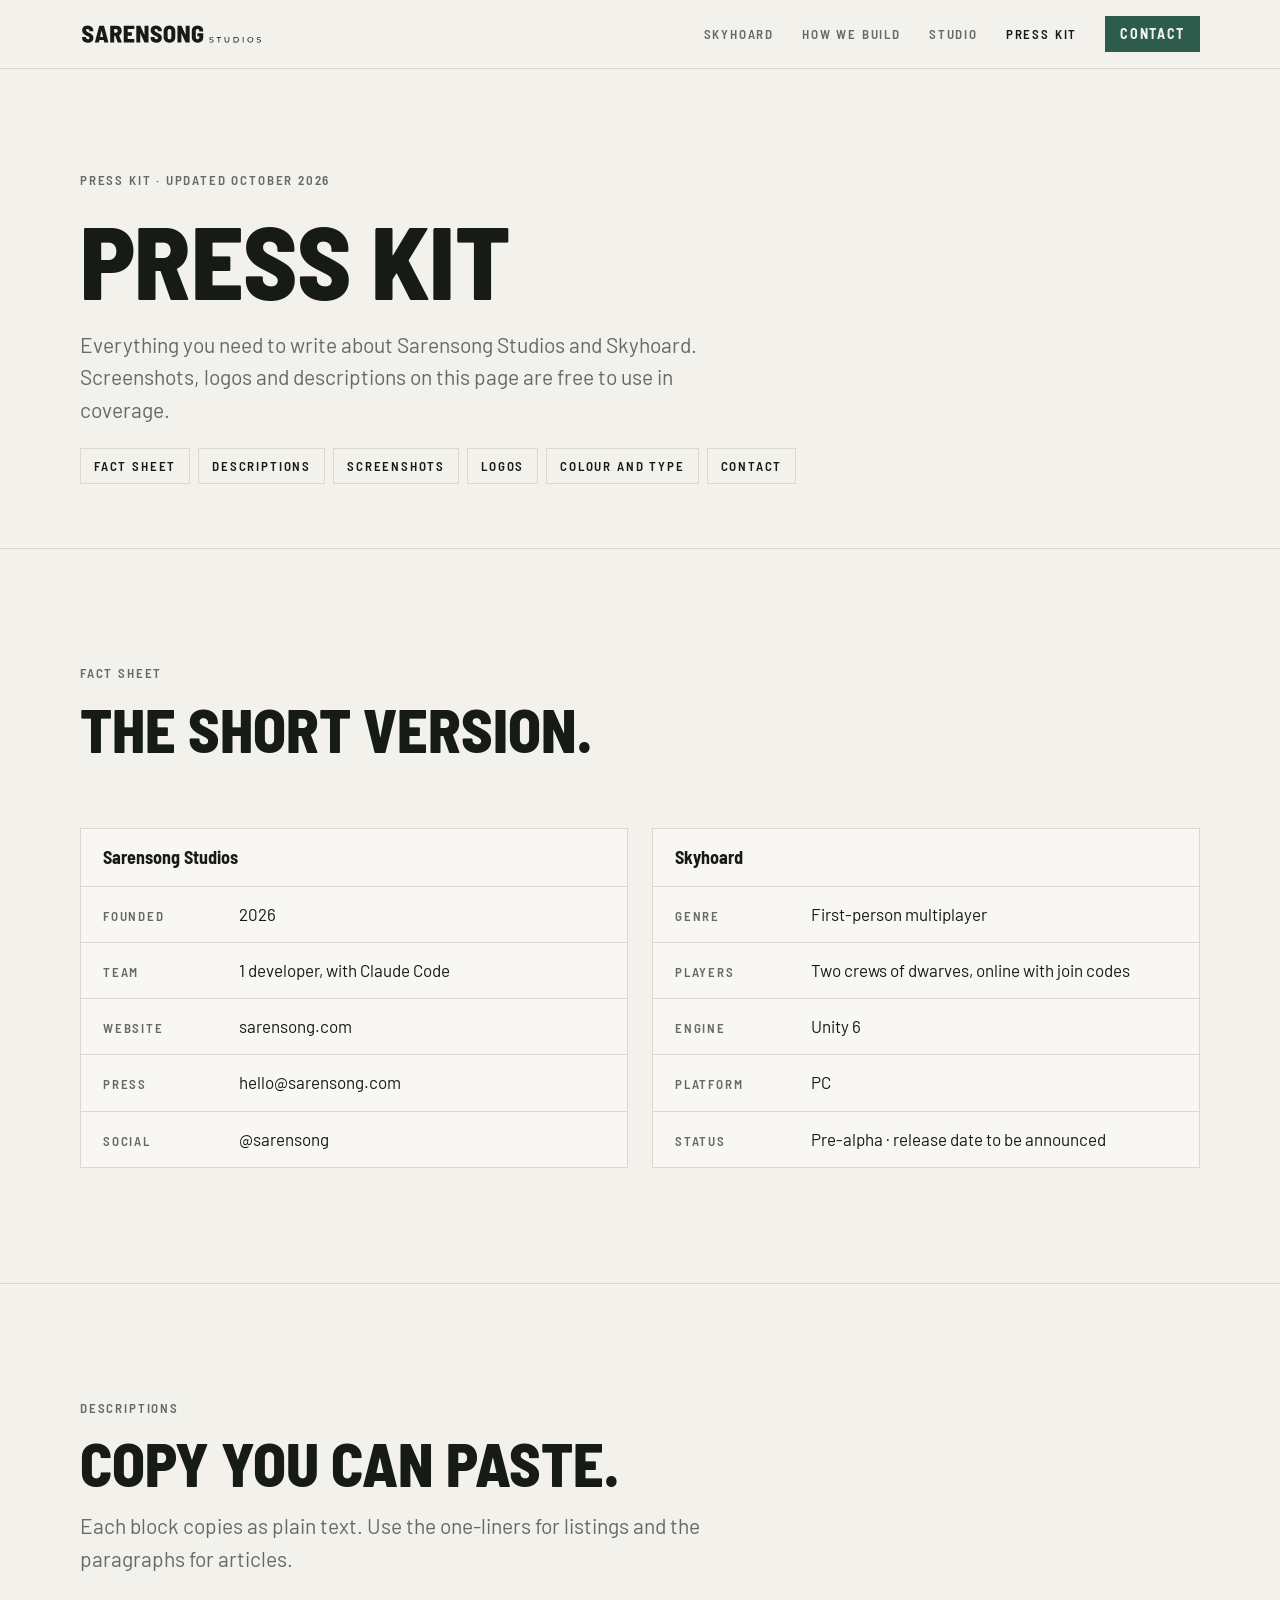
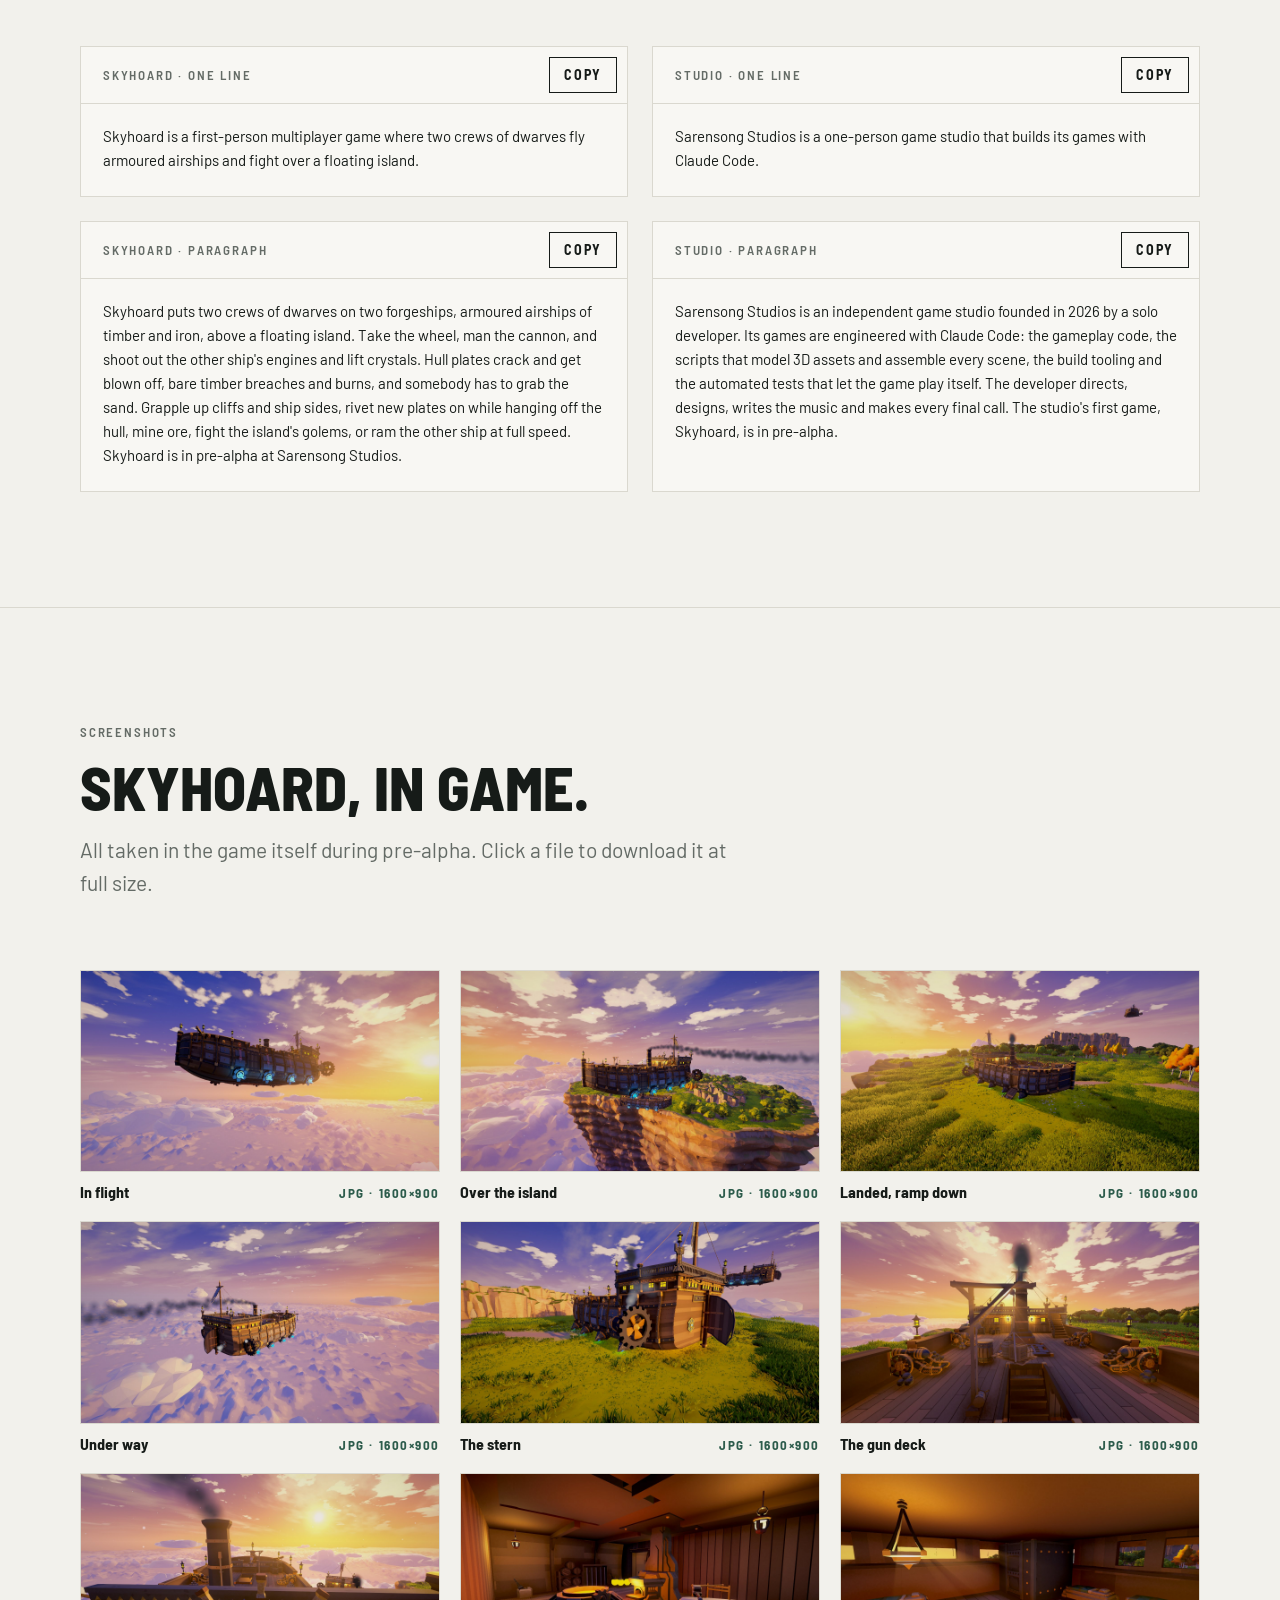
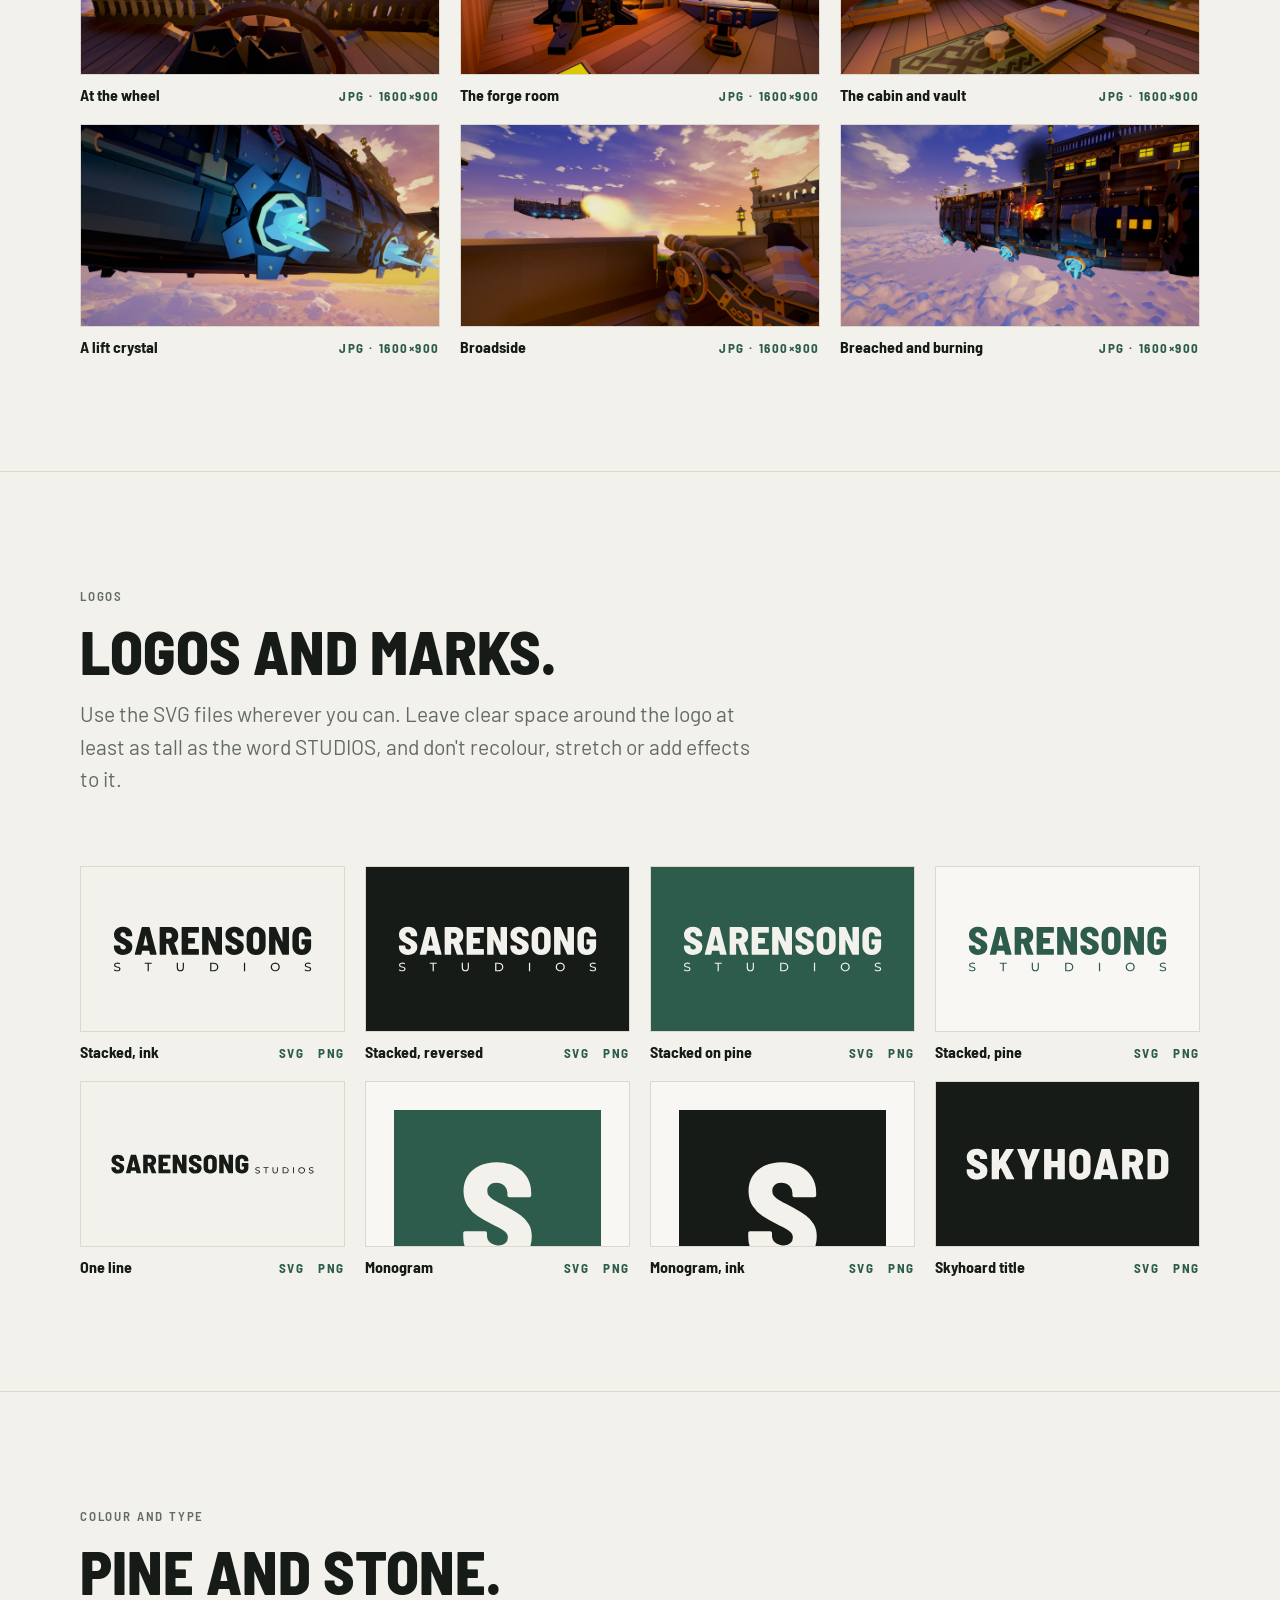
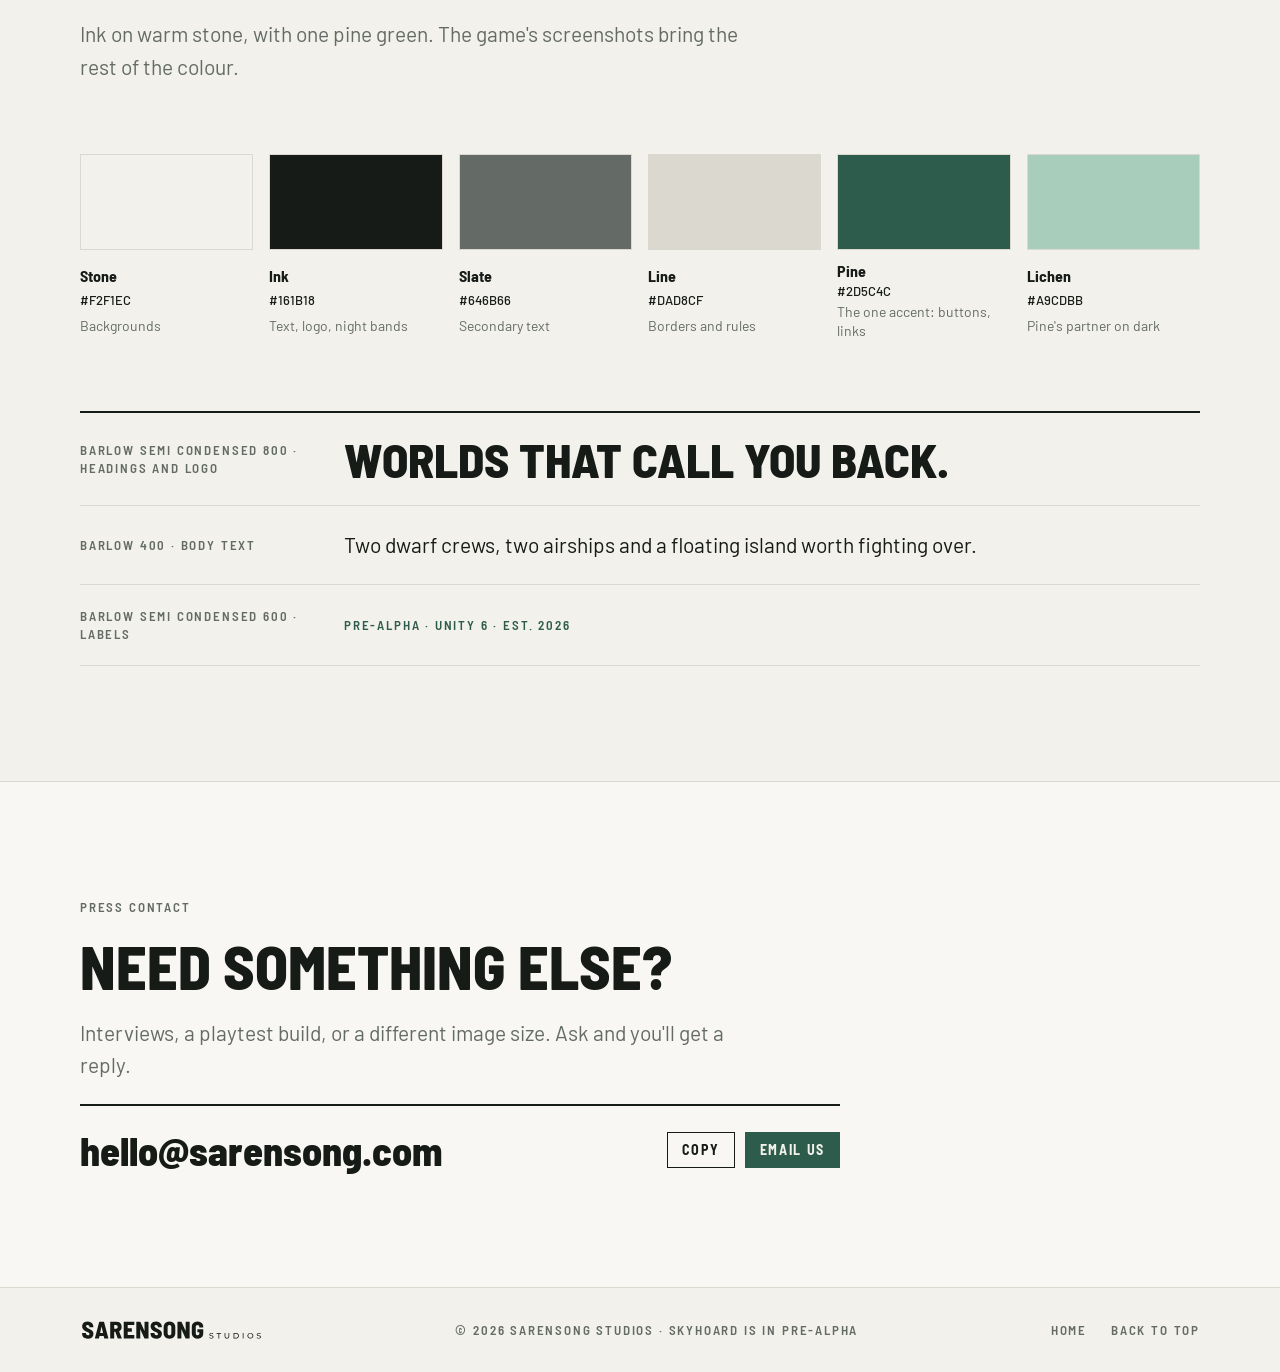
==== commit dd90ba01: "Correct hull plate wording Blown-off plates change shape in the current build rather than falling aw" ====
--- a/press.html
+++ b/press.html
@@ -99,7 +99,7 @@
         </article>
         <article class="copy-block">
           <header><h3 class="label">Skyhoard · paragraph</h3><button class="btn btn-line btn-sm" type="button" data-copy="copy-game-long" aria-live="polite">Copy</button></header>
-          <div class="copy-text" id="copy-game-long"><p>Skyhoard puts two crews of dwarves on two forgeships, armoured airships of timber and iron, above a floating island. Take the wheel, man the cannon, and shoot out the other ship's engines and lift crystals. Hull plates crack and fall away, bare timber breaches and burns, and somebody has to grab the sand. Grapple up cliffs and ship sides, rivet new plates on while hanging off the hull, mine ore, fight the island's golems, or ram the other ship at full speed. Skyhoard is in pre-alpha at Sarensong Studios.</p></div>
+          <div class="copy-text" id="copy-game-long"><p>Skyhoard puts two crews of dwarves on two forgeships, armoured airships of timber and iron, above a floating island. Take the wheel, man the cannon, and shoot out the other ship's engines and lift crystals. Hull plates crack and get blown off, bare timber breaches and burns, and somebody has to grab the sand. Grapple up cliffs and ship sides, rivet new plates on while hanging off the hull, mine ore, fight the island's golems, or ram the other ship at full speed. Skyhoard is in pre-alpha at Sarensong Studios.</p></div>
         </article>
         <article class="copy-block">
           <header><h3 class="label">Studio · paragraph</h3><button class="btn btn-line btn-sm" type="button" data-copy="copy-studio-long" aria-live="polite">Copy</button></header>
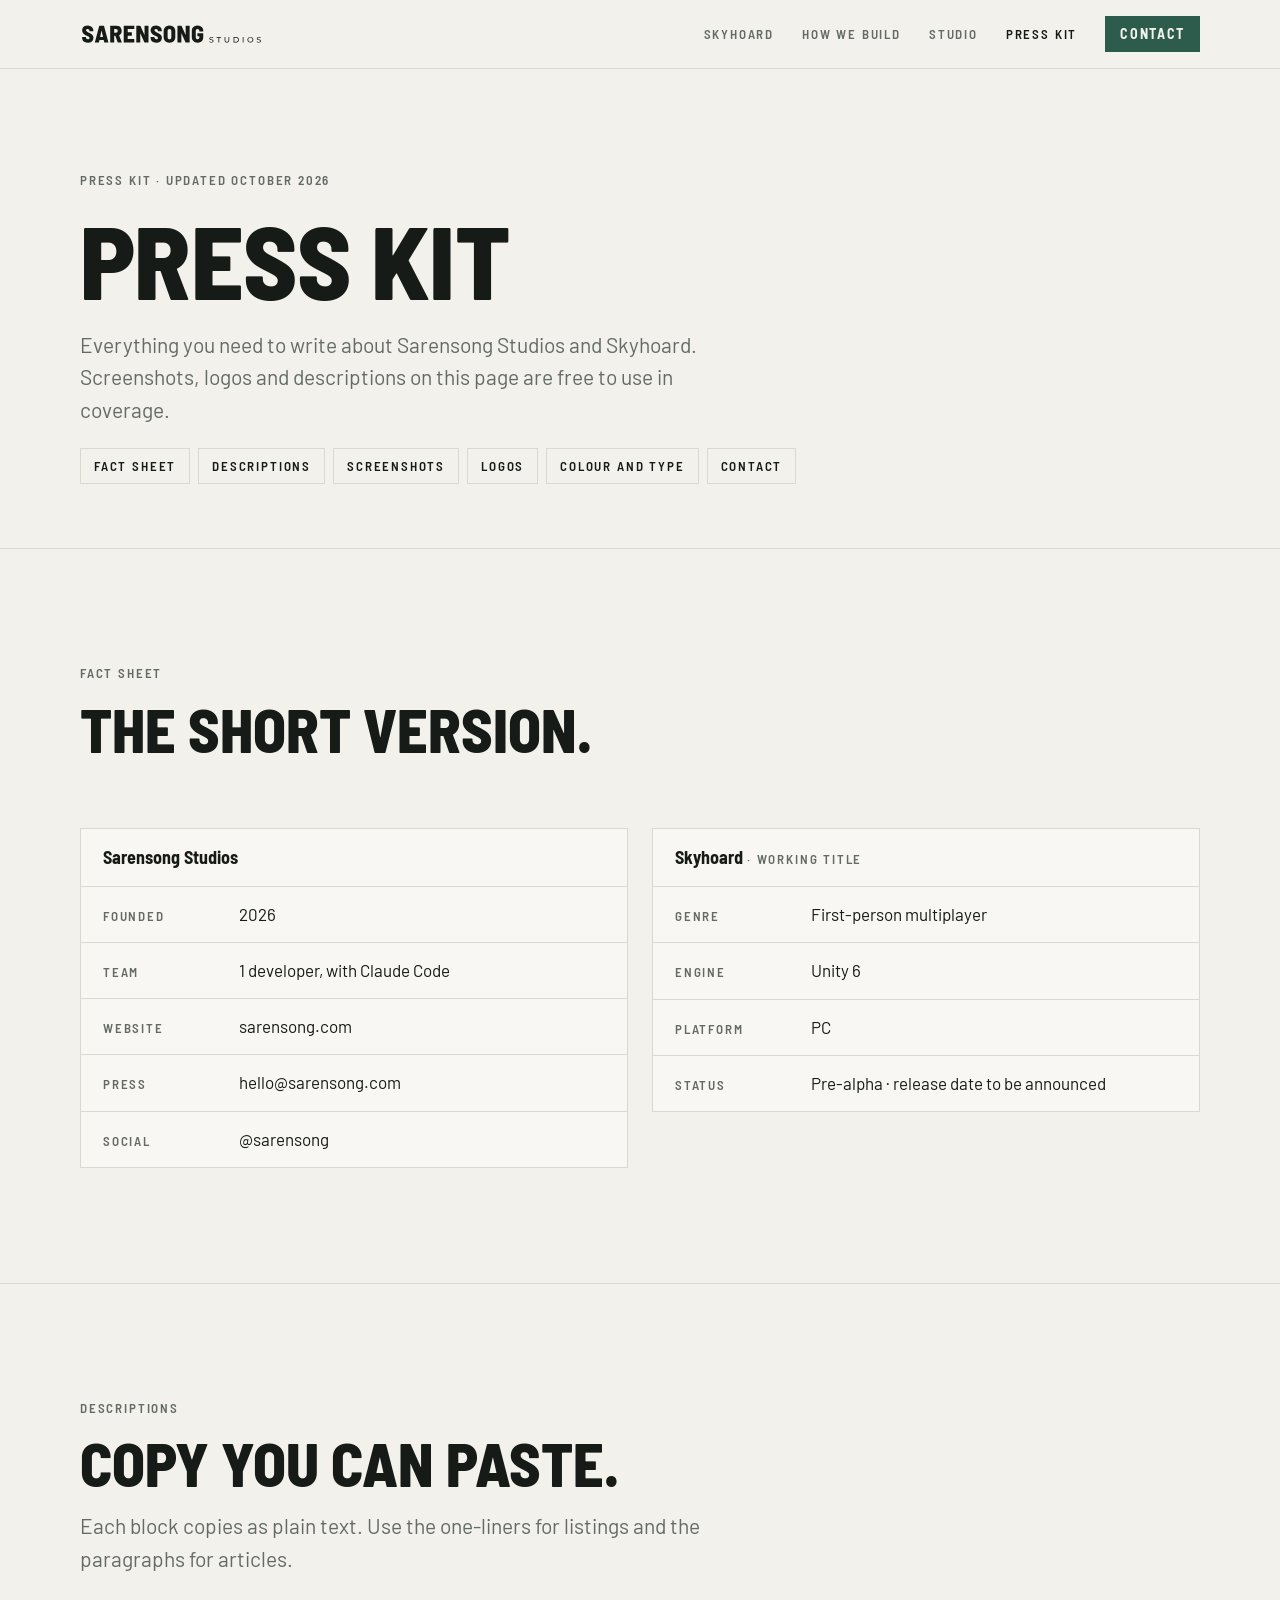
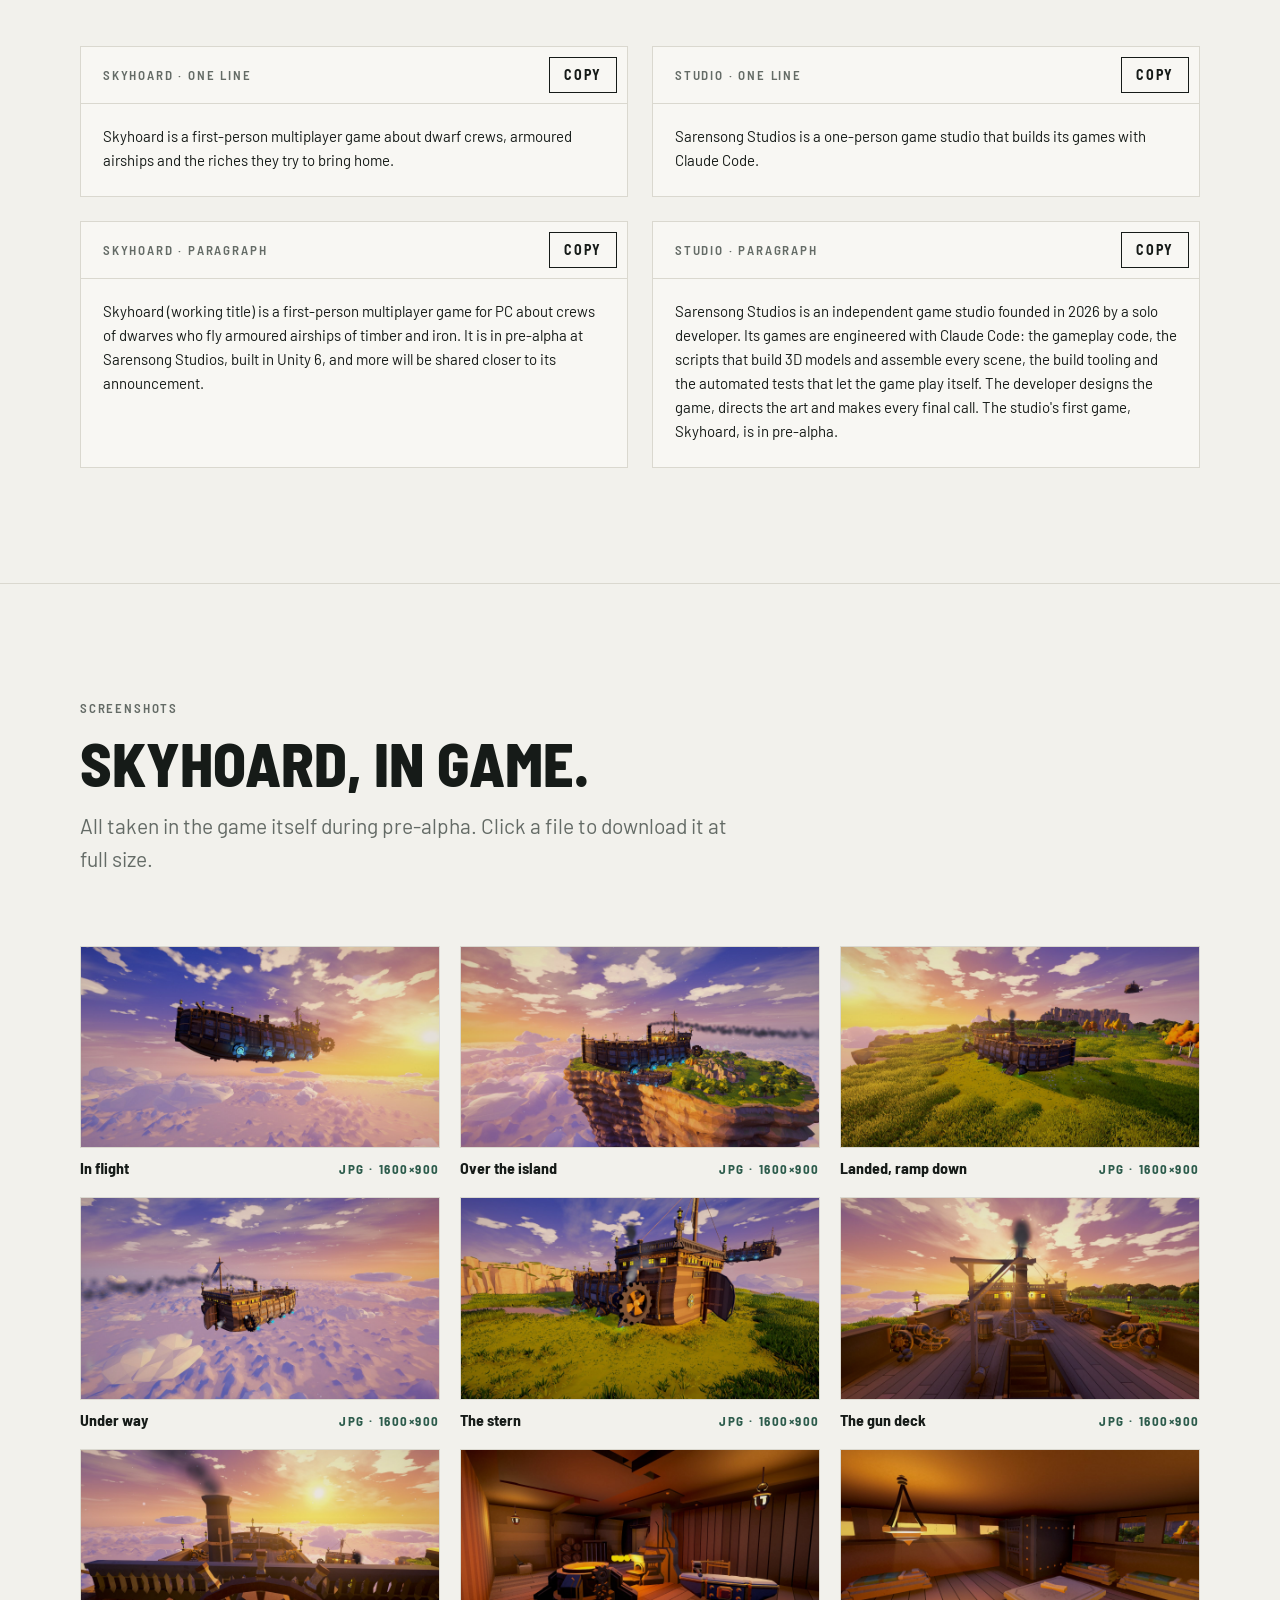
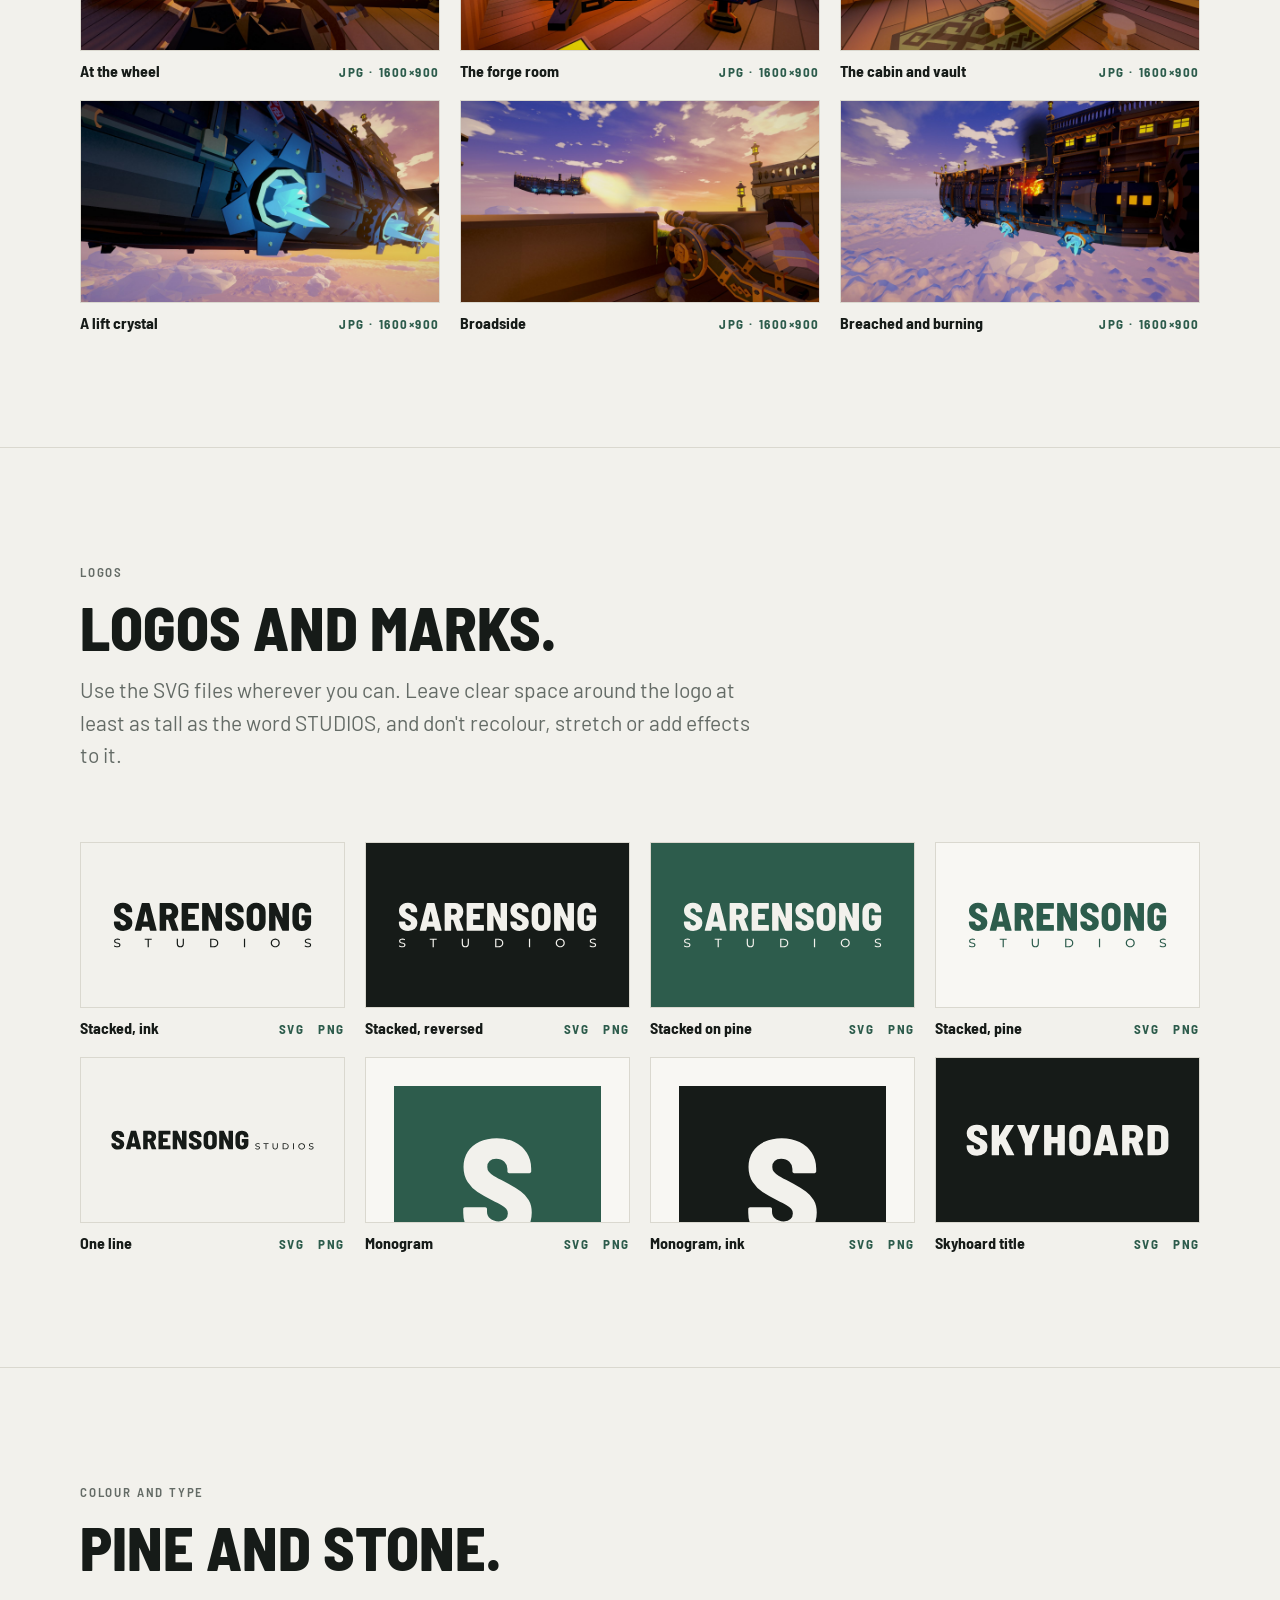
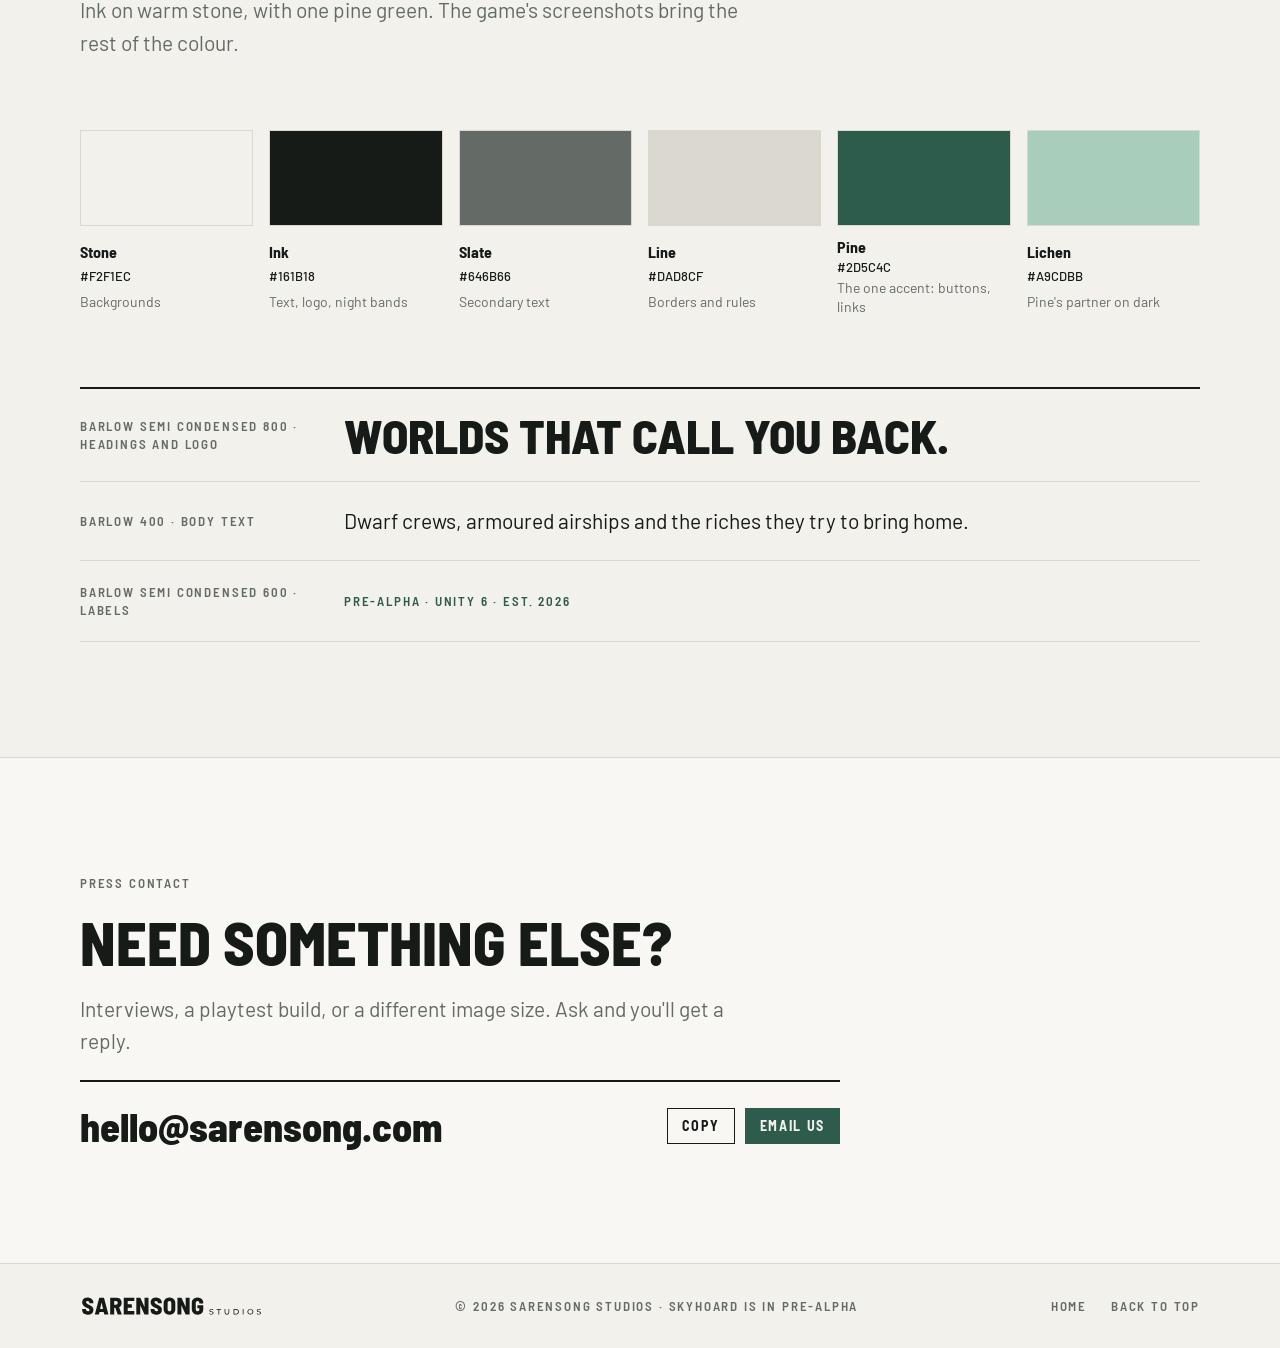
==== commit 4d879777: "Fact-check pass and teaser-level Skyhoard copy Claims were checked against the Skyhoard build sessio" ====
--- a/press.html
+++ b/press.html
@@ -68,11 +68,10 @@
           </dl>
         </div>
         <div class="spec">
-          <h3>Skyhoard</h3>
+          <h3>Skyhoard <span class="label">· working title</span></h3>
           <dl>
             <div><dt class="label">Genre</dt><dd>First-person multiplayer</dd></div>
-            <div><dt class="label">Players</dt><dd>Two crews of dwarves, online with join codes</dd></div>
-            <div><dt class="label">Engine</dt><dd>Unity 6</dd></div>
+                        <div><dt class="label">Engine</dt><dd>Unity 6</dd></div>
             <div><dt class="label">Platform</dt><dd>PC</dd></div>
             <div><dt class="label">Status</dt><dd>Pre-alpha · release date to be announced</dd></div>
           </dl>
@@ -91,7 +90,7 @@
       <div class="copy-grid">
         <article class="copy-block">
           <header><h3 class="label">Skyhoard · one line</h3><button class="btn btn-line btn-sm" type="button" data-copy="copy-game-short" aria-live="polite">Copy</button></header>
-          <div class="copy-text" id="copy-game-short"><p>Skyhoard is a first-person multiplayer game where two crews of dwarves fly armoured airships and fight over a floating island.</p></div>
+          <div class="copy-text" id="copy-game-short"><p>Skyhoard is a first-person multiplayer game about dwarf crews, armoured airships and the riches they try to bring home.</p></div>
         </article>
         <article class="copy-block">
           <header><h3 class="label">Studio · one line</h3><button class="btn btn-line btn-sm" type="button" data-copy="copy-studio-short" aria-live="polite">Copy</button></header>
@@ -99,11 +98,11 @@
         </article>
         <article class="copy-block">
           <header><h3 class="label">Skyhoard · paragraph</h3><button class="btn btn-line btn-sm" type="button" data-copy="copy-game-long" aria-live="polite">Copy</button></header>
-          <div class="copy-text" id="copy-game-long"><p>Skyhoard puts two crews of dwarves on two forgeships, armoured airships of timber and iron, above a floating island. Take the wheel, man the cannon, and shoot out the other ship's engines and lift crystals. Hull plates crack and get blown off, bare timber breaches and burns, and somebody has to grab the sand. Grapple up cliffs and ship sides, rivet new plates on while hanging off the hull, mine ore, fight the island's golems, or ram the other ship at full speed. Skyhoard is in pre-alpha at Sarensong Studios.</p></div>
+          <div class="copy-text" id="copy-game-long"><p>Skyhoard (working title) is a first-person multiplayer game for PC about crews of dwarves who fly armoured airships of timber and iron. It is in pre-alpha at Sarensong Studios, built in Unity 6, and more will be shared closer to its announcement.</p></div>
         </article>
         <article class="copy-block">
           <header><h3 class="label">Studio · paragraph</h3><button class="btn btn-line btn-sm" type="button" data-copy="copy-studio-long" aria-live="polite">Copy</button></header>
-          <div class="copy-text" id="copy-studio-long"><p>Sarensong Studios is an independent game studio founded in 2026 by a solo developer. Its games are engineered with Claude Code: the gameplay code, the scripts that model 3D assets and assemble every scene, the build tooling and the automated tests that let the game play itself. The developer directs, designs, writes the music and makes every final call. The studio's first game, Skyhoard, is in pre-alpha.</p></div>
+          <div class="copy-text" id="copy-studio-long"><p>Sarensong Studios is an independent game studio founded in 2026 by a solo developer. Its games are engineered with Claude Code: the gameplay code, the scripts that build 3D models and assemble every scene, the build tooling and the automated tests that let the game play itself. The developer designs the game, directs the art and makes every final call. The studio's first game, Skyhoard, is in pre-alpha.</p></div>
         </article>
       </div>
     </div>
@@ -230,7 +229,7 @@
       </div>
       <div class="specimens">
         <div class="specimen"><p class="label">Barlow Semi Condensed 800 · headings and logo</p><p class="sample s-head">Worlds that call you back.</p></div>
-        <div class="specimen"><p class="label">Barlow 400 · body text</p><p class="sample s-body">Two dwarf crews, two airships and a floating island worth fighting over.</p></div>
+        <div class="specimen"><p class="label">Barlow 400 · body text</p><p class="sample s-body">Dwarf crews, armoured airships and the riches they try to bring home.</p></div>
         <div class="specimen"><p class="label">Barlow Semi Condensed 600 · labels</p><p class="sample s-label">Pre-alpha · Unity 6 · Est. 2026</p></div>
       </div>
     </div>
--- a/assets/site.css
+++ b/assets/site.css
@@ -157,31 +157,6 @@
   .gallery .big img { aspect-ratio: 16 / 9; }
 }
 @media (prefers-reduced-motion: reduce) { .gallery img { transition: none; } .gallery a:hover img { transform: none; } }
-
-.features { display: grid; grid-template-columns: repeat(3, minmax(0, 1fr)); gap: 32px 40px; }
-.features li { display: grid; gap: 8px; align-content: start; padding-top: 18px; border-top: 1px solid var(--night-rule); min-width: 0; }
-.features p { font-size: var(--t-sm); }
-@media (max-width: 860px) { .features { grid-template-columns: repeat(2, minmax(0, 1fr)); } }
-@media (max-width: 520px) { .features { grid-template-columns: 1fr; } }
-
-.roadmap { display: grid; gap: 24px; }
-.track { display: grid; grid-template-columns: repeat(4, minmax(0, 1fr)); }
-.track li { position: relative; display: grid; gap: 6px; align-content: start; padding: 26px 24px 0 0; border-top: 2px solid var(--night-rule); min-width: 0; }
-.track li::before { content: ""; position: absolute; top: -7px; left: 0; width: 12px; height: 12px; background: var(--night); border: 2px solid var(--night-mist); }
-.track .state { font: 600 var(--t-label) var(--head); letter-spacing: 0.14em; text-transform: uppercase; color: var(--night-mist); }
-.track strong { font: 700 1.1875rem/1.2 var(--head); }
-.track span:last-child { font-size: var(--t-sm); color: var(--night-mist); }
-.track .done { border-top-color: var(--lichen); }
-.track .done::before { background: var(--lichen); border-color: var(--lichen); }
-.track .now::before { background: var(--paper); border-color: var(--paper); }
-.track .done .state, .track .now .state { color: var(--lichen); }
-@media (max-width: 860px) {
-  .track { grid-template-columns: 1fr; }
-  .track li { border-top: 0; border-left: 2px solid var(--night-rule); padding: 0 0 24px 24px; }
-  .track li:last-child { padding-bottom: 0; }
-  .track li::before { top: 4px; left: -7px; }
-  .track .done { border-left-color: var(--lichen); }
-}
 
 /* How we build */
 .stats { display: grid; grid-template-columns: repeat(4, minmax(0, 1fr)); border-top: 2px solid var(--ink); }
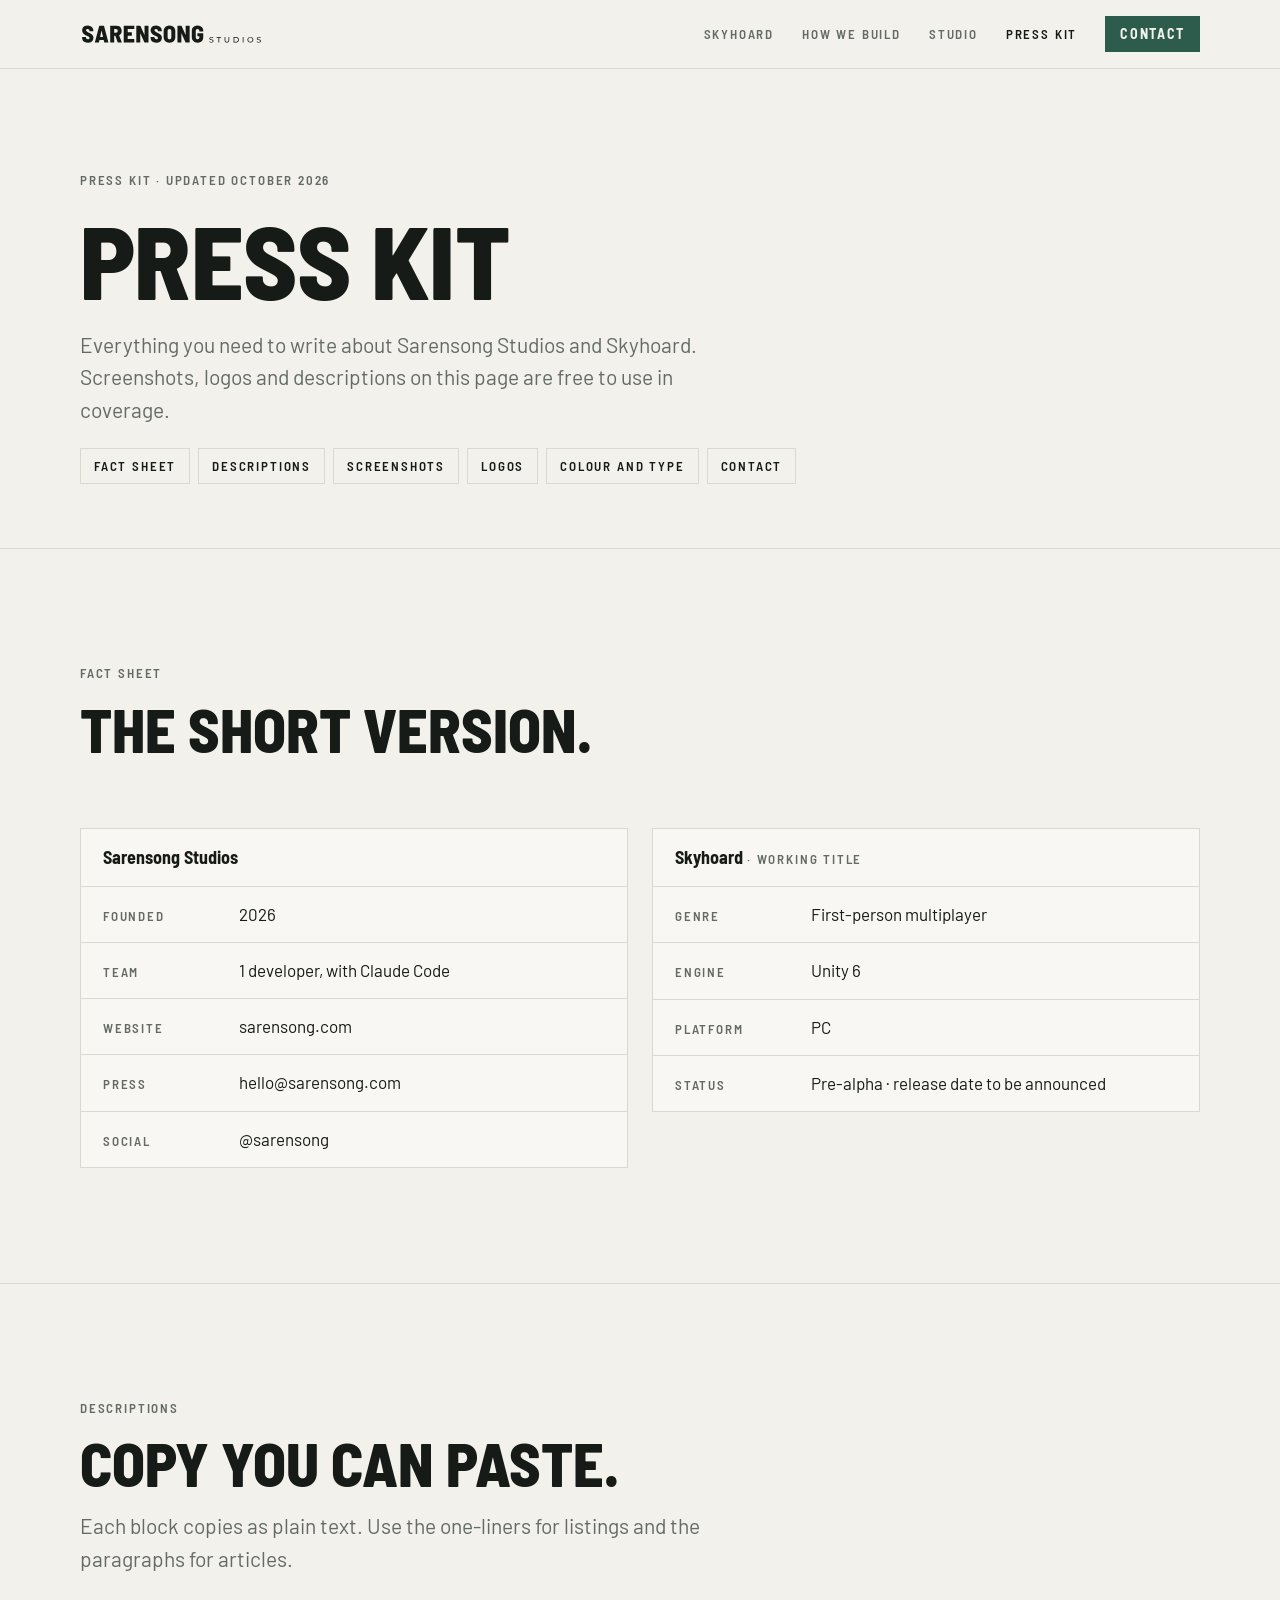
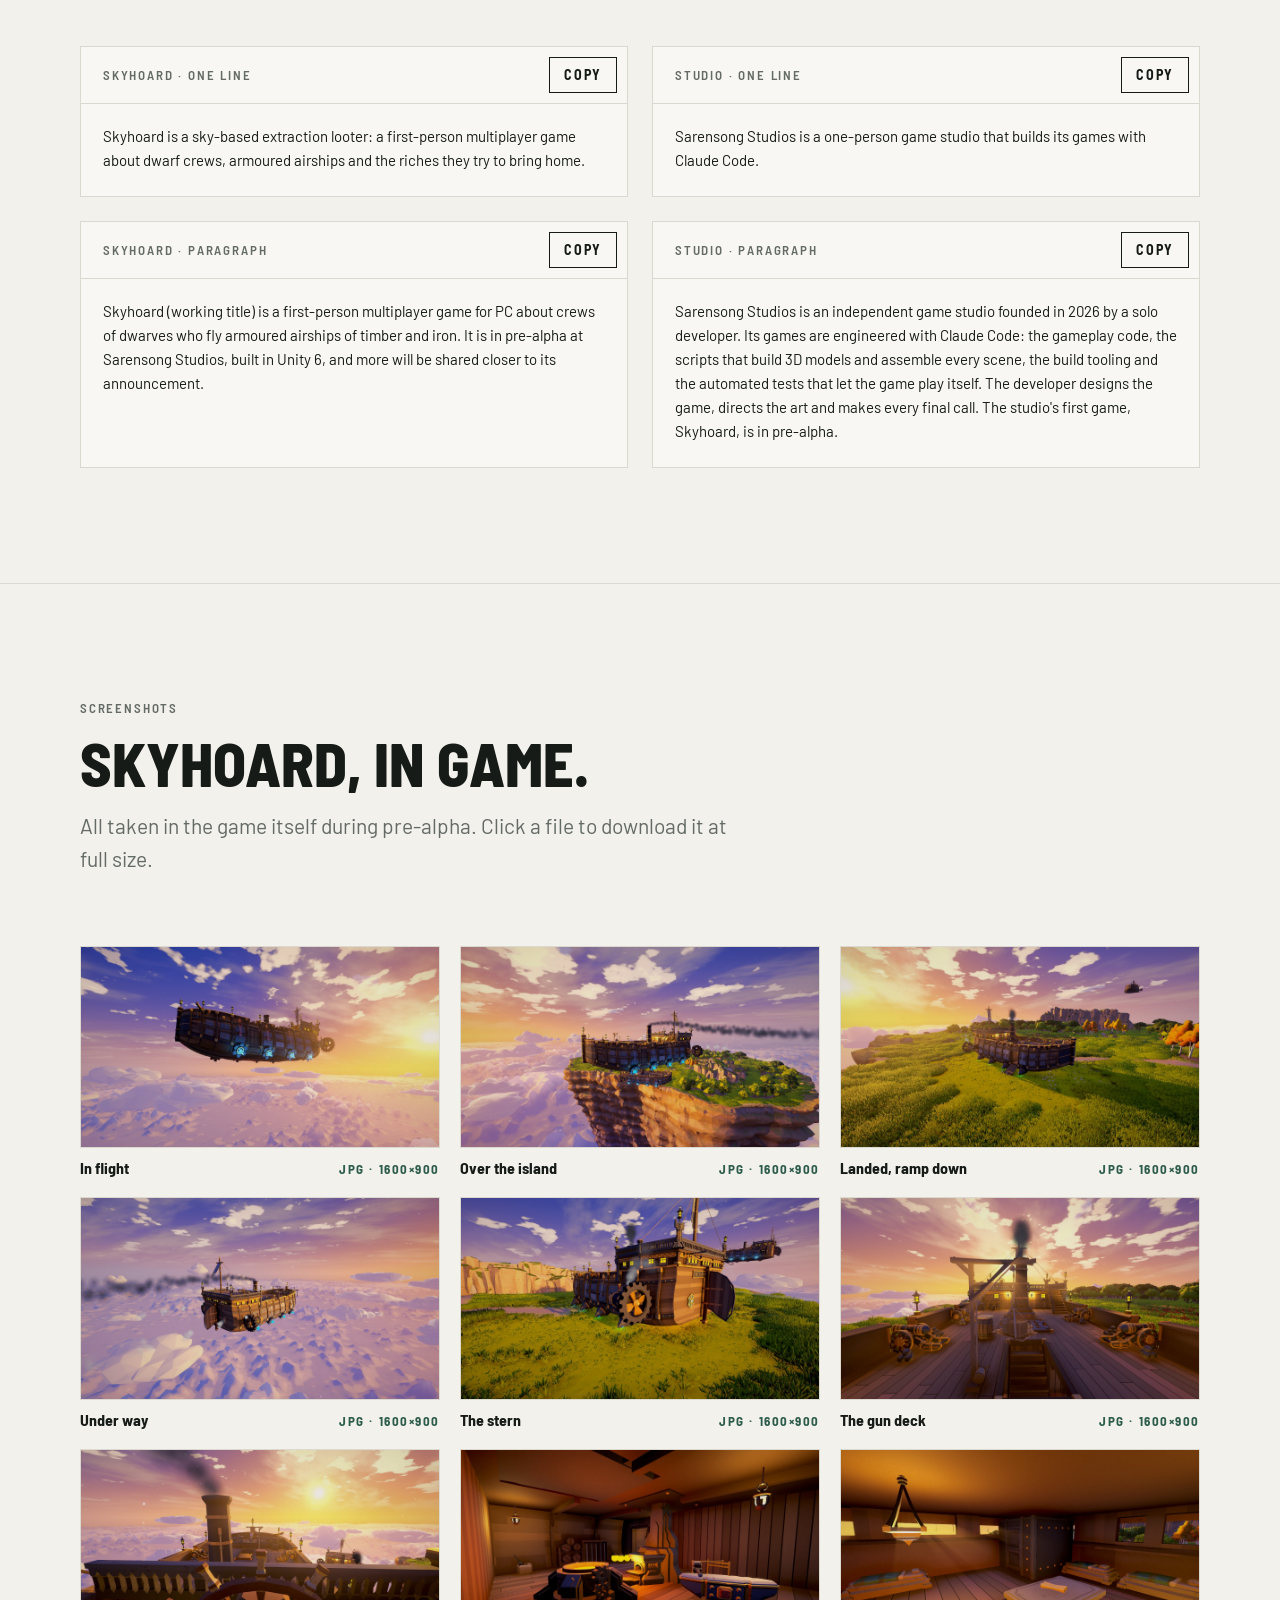
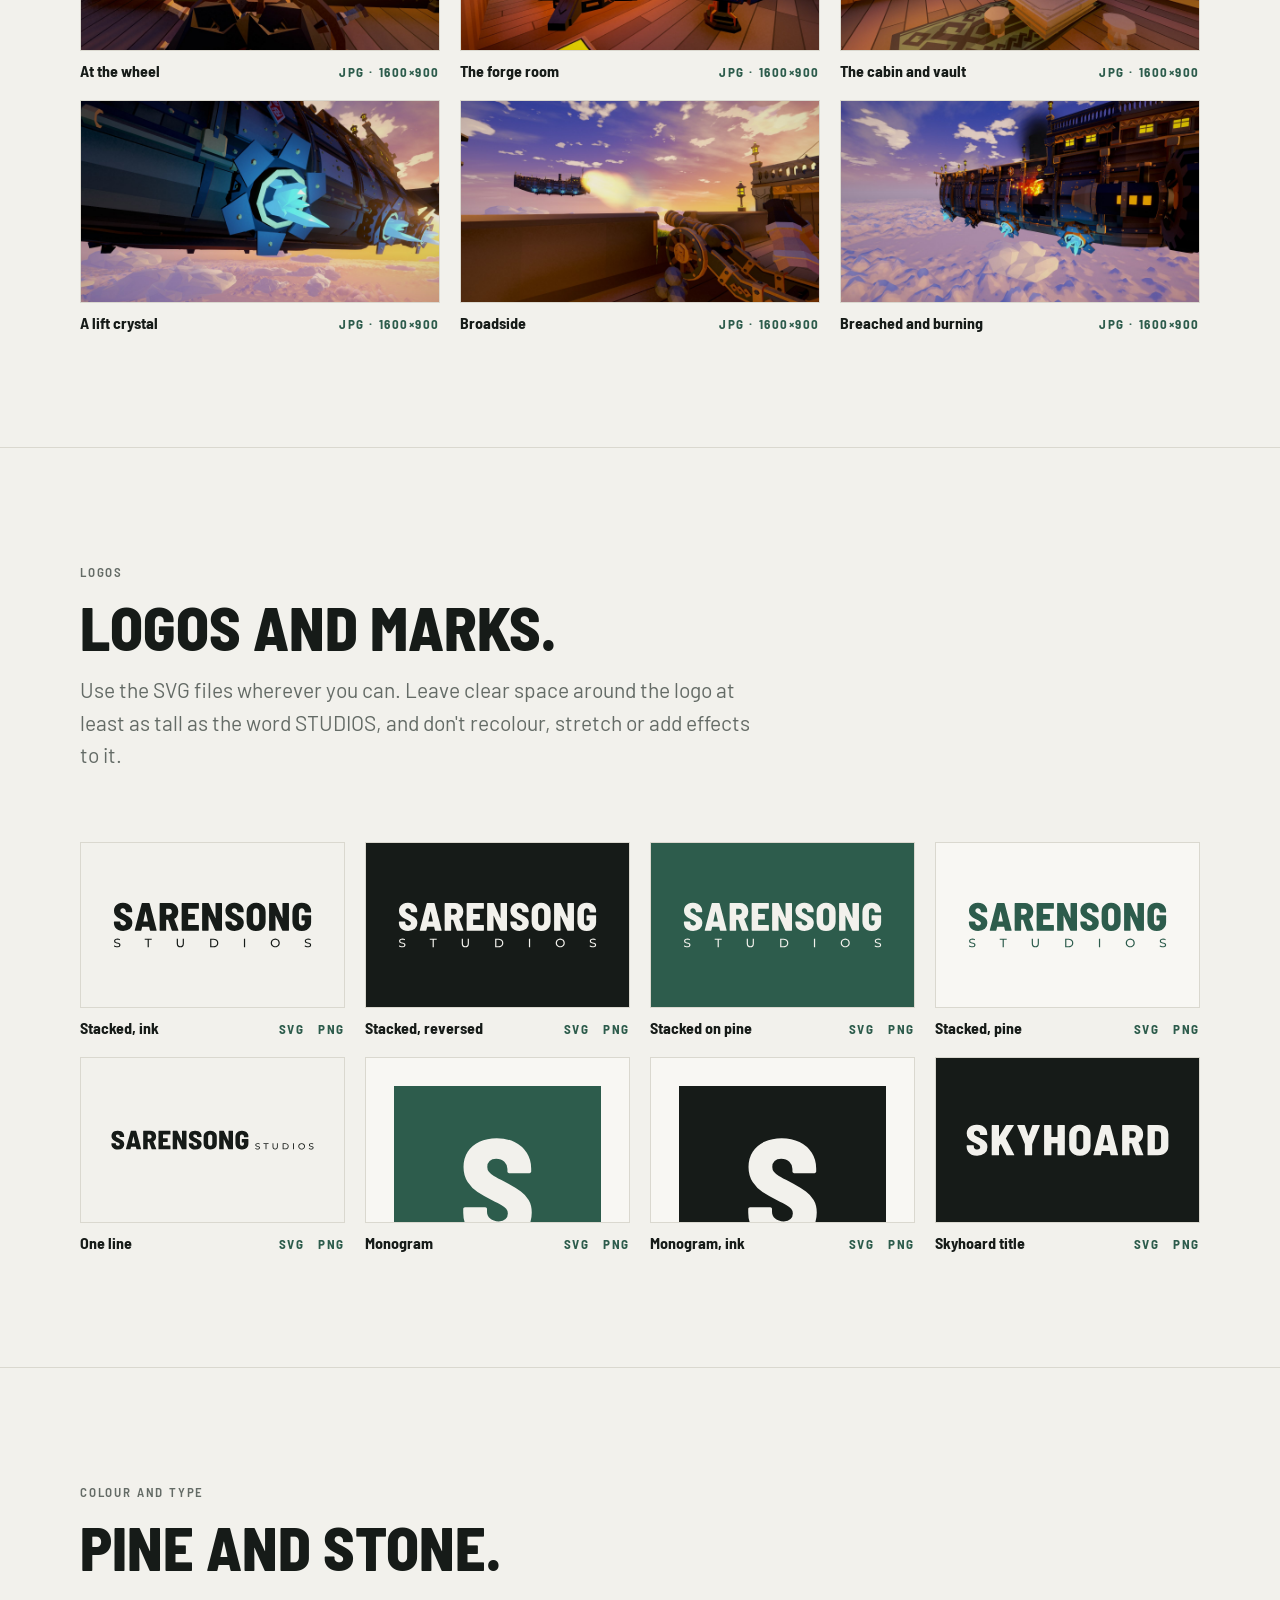
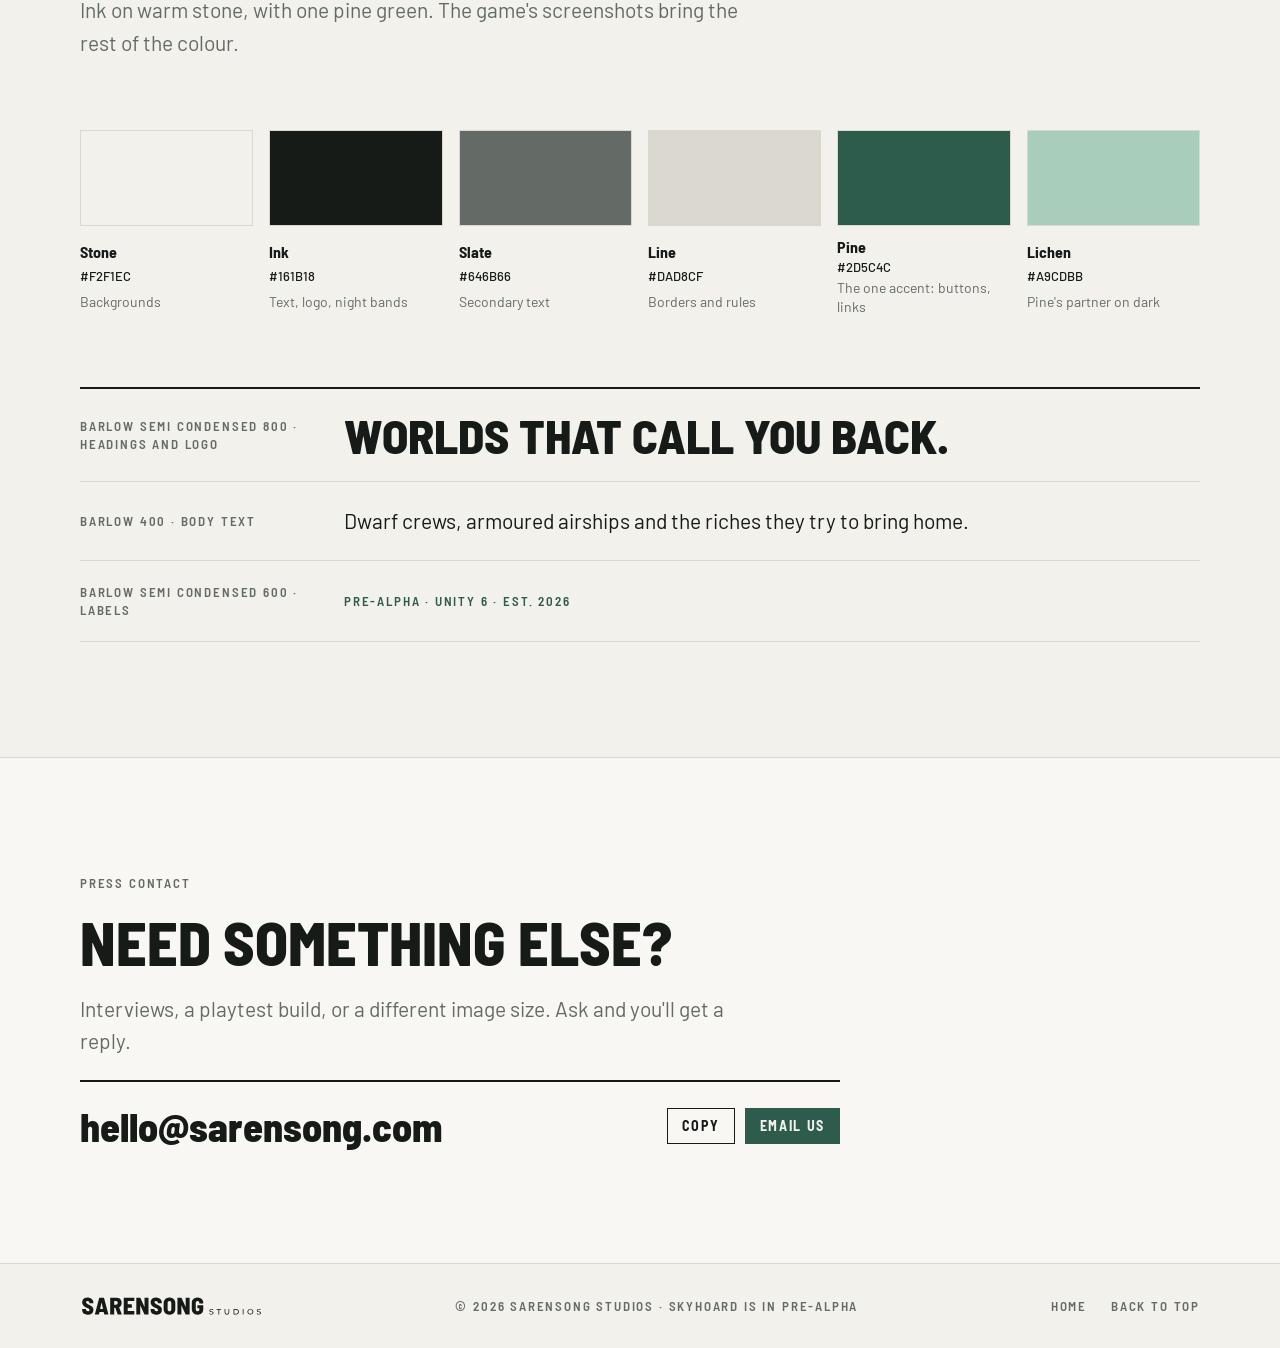
==== commit 168f4b90: "Use "Sky-based extraction looter" as the Skyhoard tagline Updated on the homepage, press kit one-lin" ====
--- a/press.html
+++ b/press.html
@@ -90,7 +90,7 @@
       <div class="copy-grid">
         <article class="copy-block">
           <header><h3 class="label">Skyhoard · one line</h3><button class="btn btn-line btn-sm" type="button" data-copy="copy-game-short" aria-live="polite">Copy</button></header>
-          <div class="copy-text" id="copy-game-short"><p>Skyhoard is a first-person multiplayer game about dwarf crews, armoured airships and the riches they try to bring home.</p></div>
+          <div class="copy-text" id="copy-game-short"><p>Skyhoard is a sky-based extraction looter: a first-person multiplayer game about dwarf crews, armoured airships and the riches they try to bring home.</p></div>
         </article>
         <article class="copy-block">
           <header><h3 class="label">Studio · one line</h3><button class="btn btn-line btn-sm" type="button" data-copy="copy-studio-short" aria-live="polite">Copy</button></header>
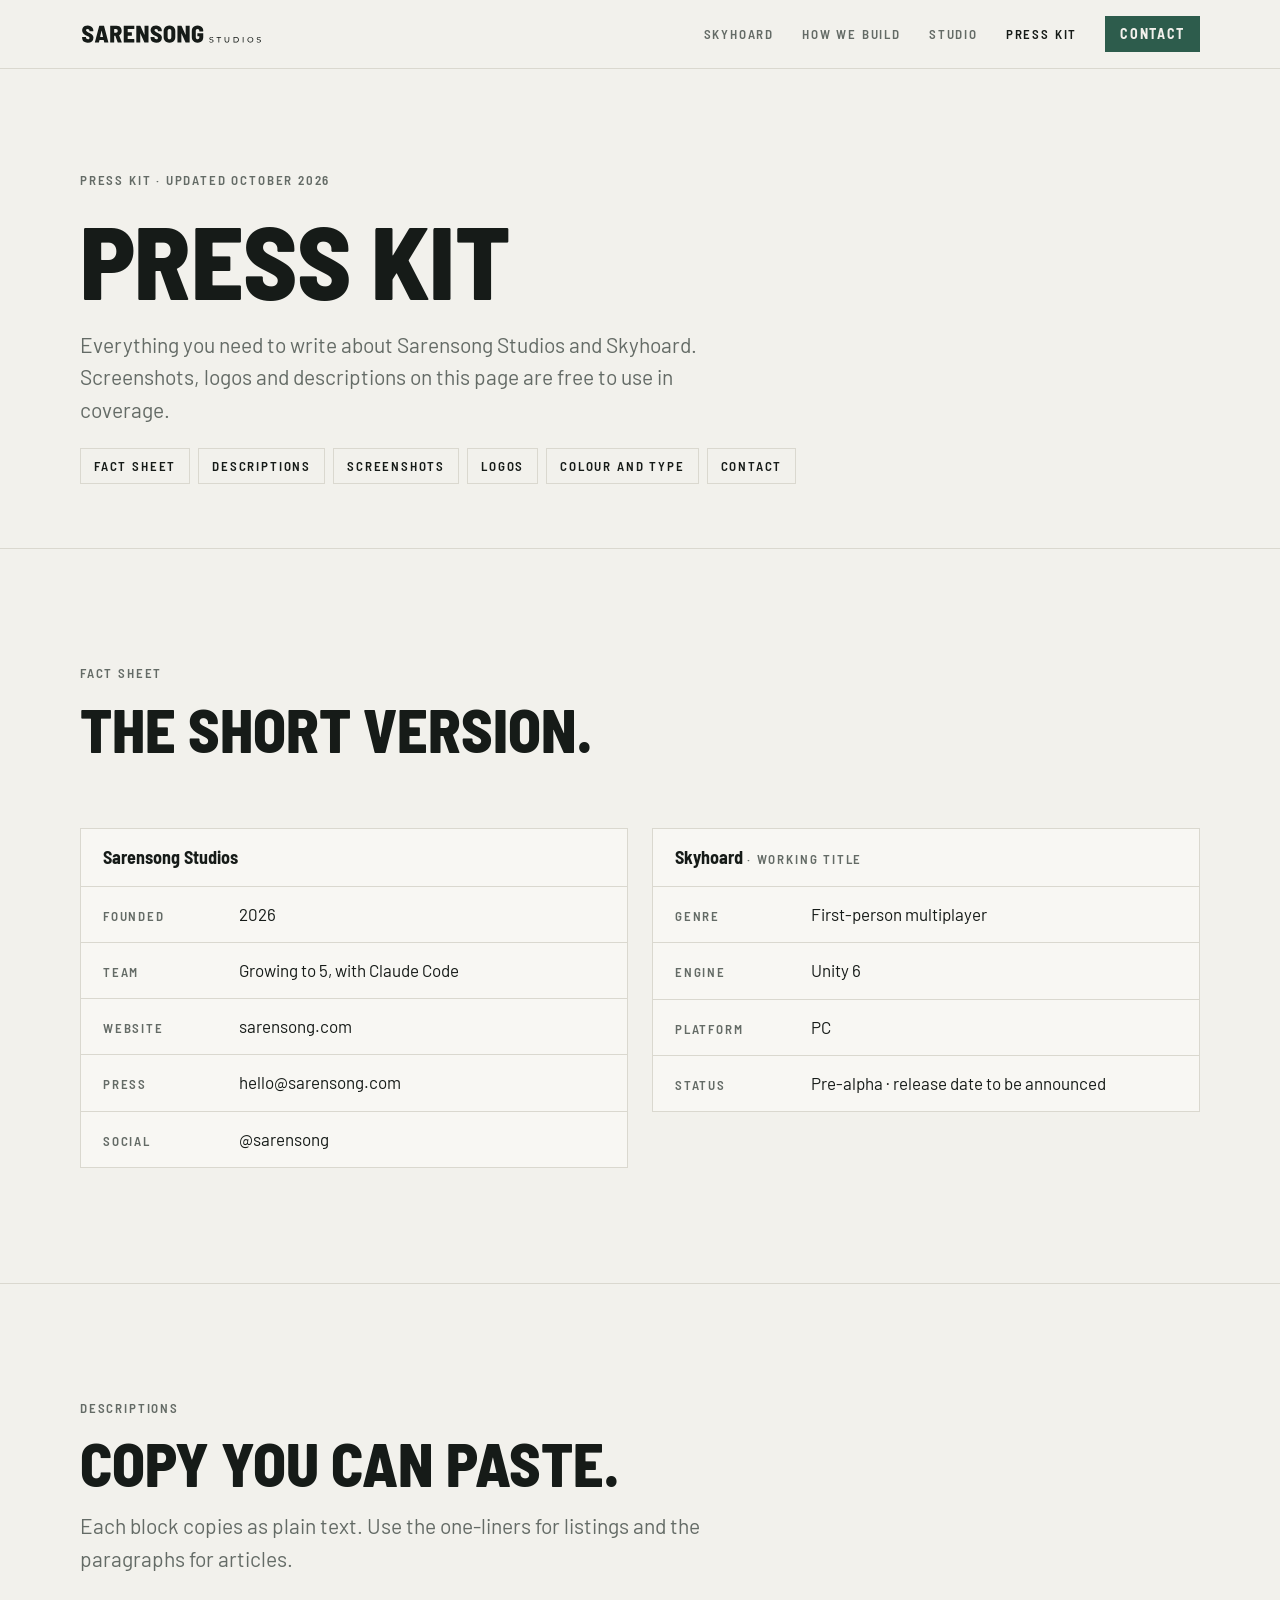
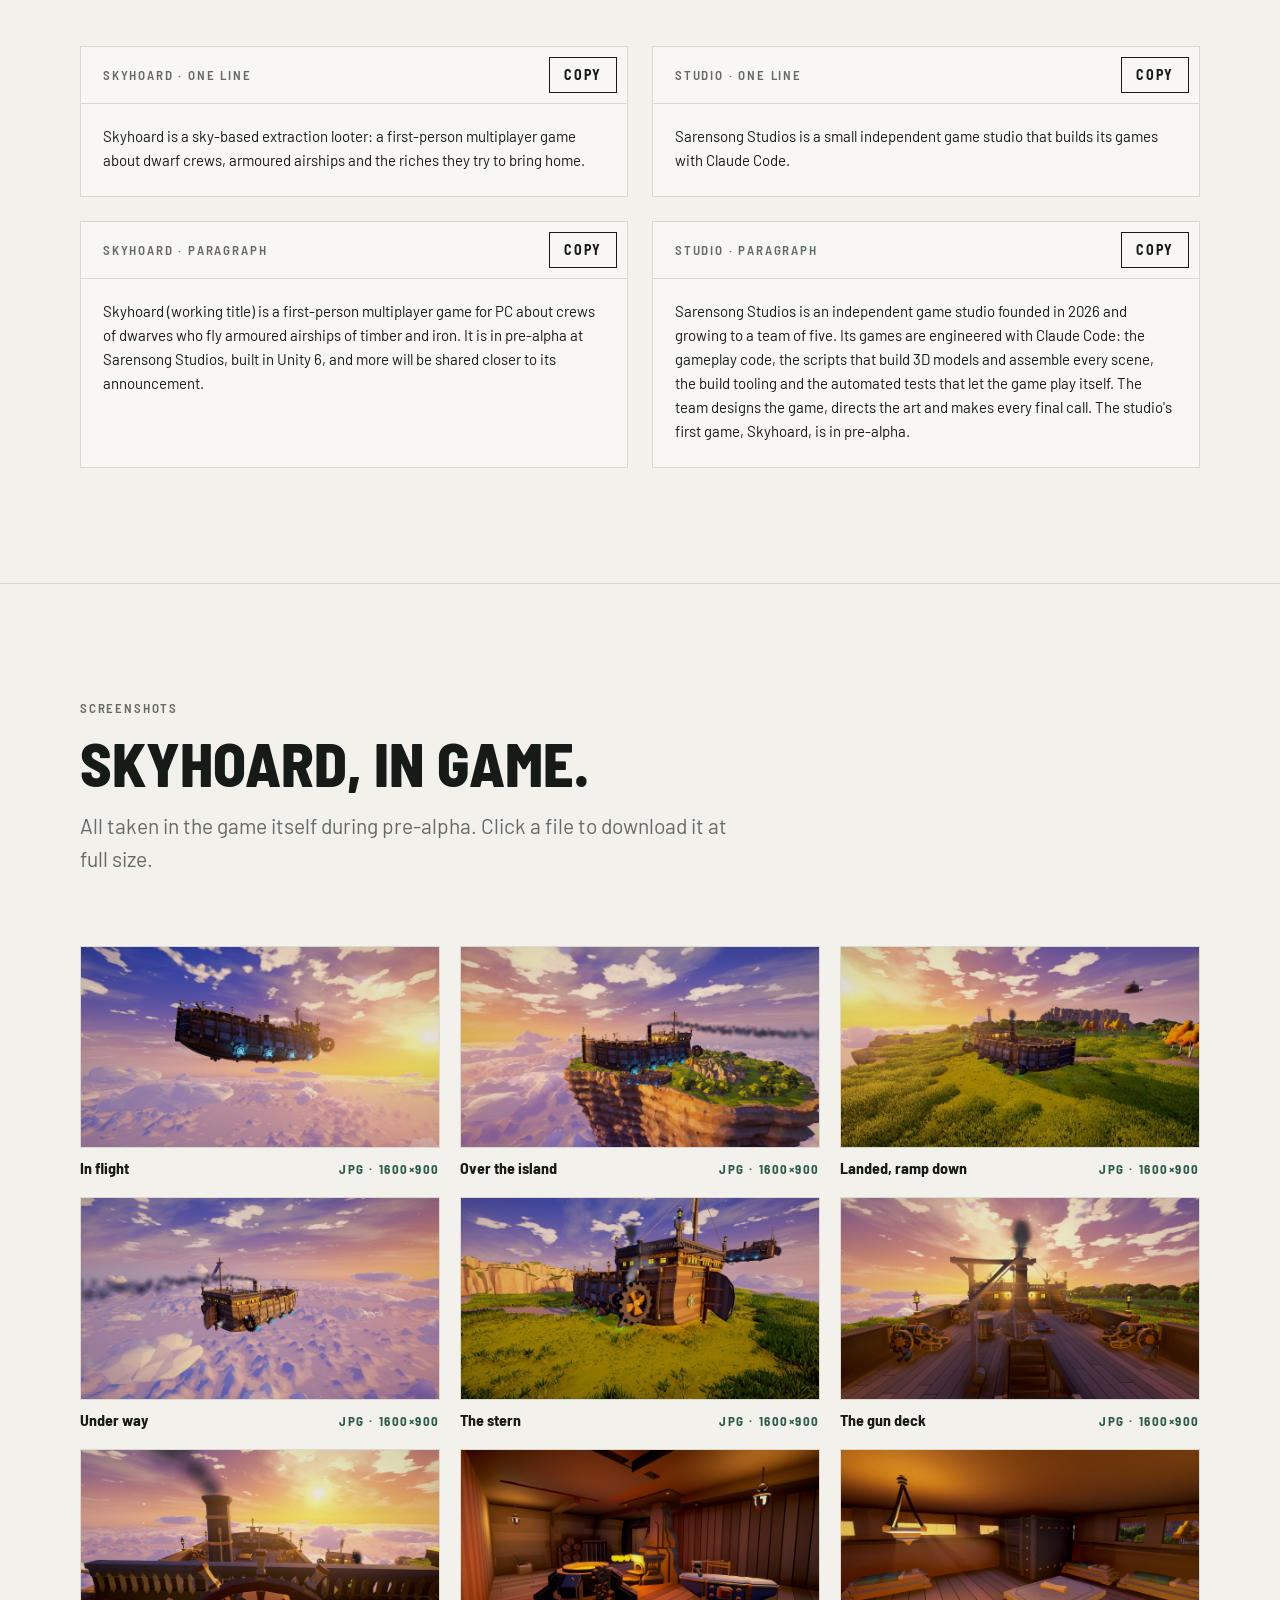
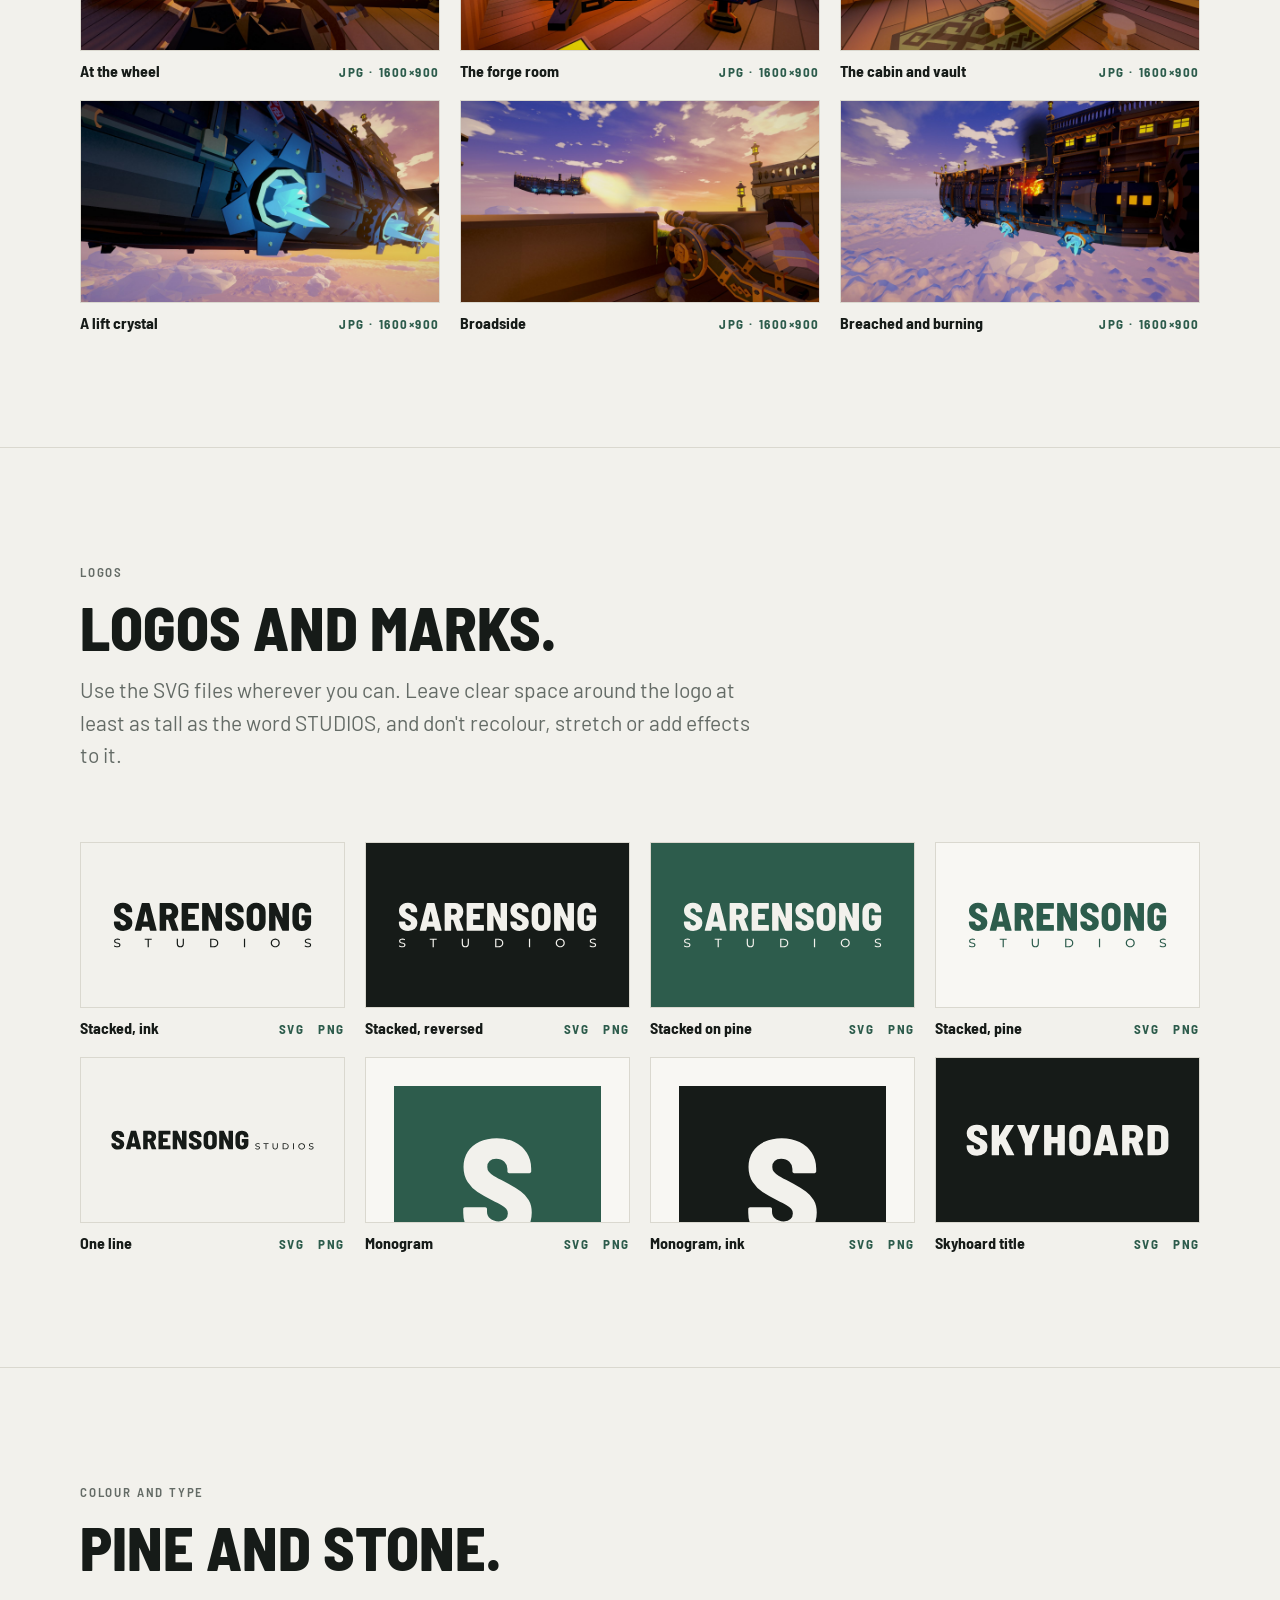
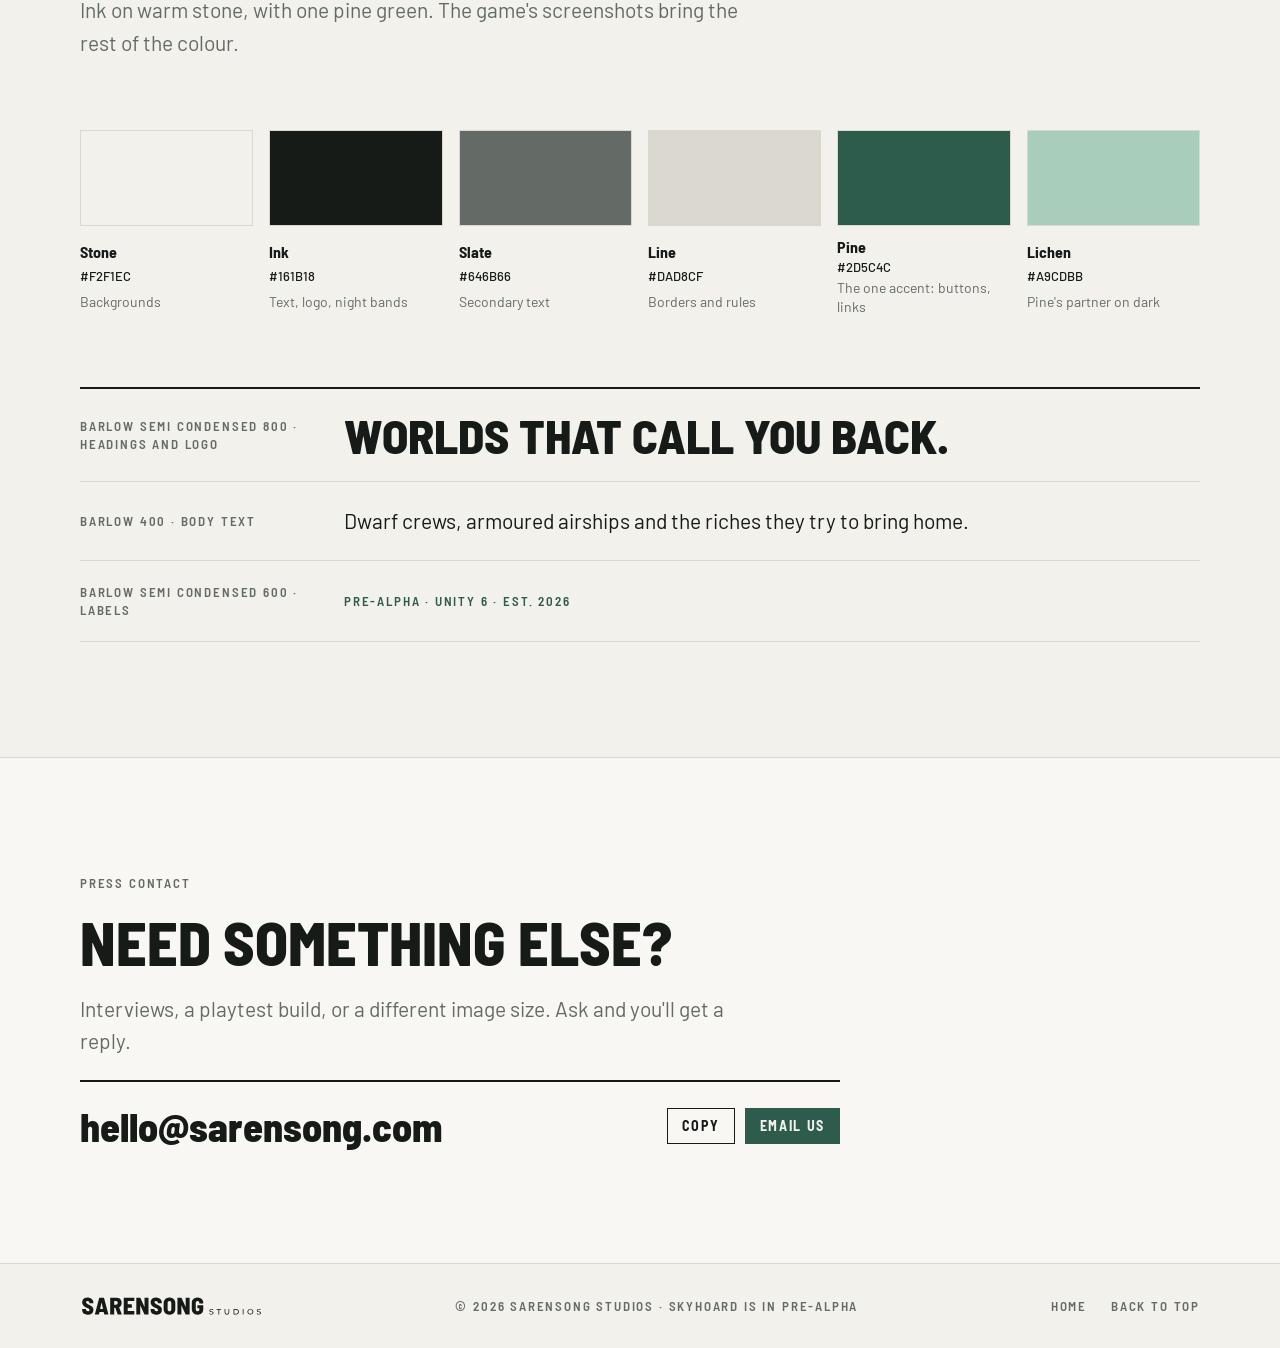
==== commit bbff1456: "Describe the studio as growing to a team of five Replaces the one-person framing across the homepage" ====
--- a/press.html
+++ b/press.html
@@ -9,7 +9,9 @@
 <meta property="og:type" content="website">
 <meta property="og:title" content="Sarensong Studios press kit">
 <meta property="og:description" content="Fact sheet, screenshots and logos for Sarensong Studios and Skyhoard.">
-<meta property="og:image" content="brand/social/skyhoard-card-1920x1080.jpg">
+<meta property="og:image" content="https://sarensong.com/brand/social/skyhoard-card-1920x1080.jpg">
+<meta property="og:url" content="https://sarensong.com/press.html">
+<link rel="canonical" href="https://sarensong.com/press.html">
 <meta name="twitter:card" content="summary_large_image">
 <link rel="icon" href="assets/favicon.svg" type="image/svg+xml">
 <link rel="preconnect" href="https://fonts.googleapis.com">
@@ -61,7 +63,7 @@
           <h3>Sarensong Studios</h3>
           <dl>
             <div><dt class="label">Founded</dt><dd>2026</dd></div>
-            <div><dt class="label">Team</dt><dd>1 developer, with Claude Code</dd></div>
+            <div><dt class="label">Team</dt><dd>Growing to 5, with Claude Code</dd></div>
             <div><dt class="label">Website</dt><dd>sarensong.com</dd></div>
             <div><dt class="label">Press</dt><dd>hello@sarensong.com</dd></div>
             <div><dt class="label">Social</dt><dd>@sarensong</dd></div>
@@ -94,7 +96,7 @@
         </article>
         <article class="copy-block">
           <header><h3 class="label">Studio · one line</h3><button class="btn btn-line btn-sm" type="button" data-copy="copy-studio-short" aria-live="polite">Copy</button></header>
-          <div class="copy-text" id="copy-studio-short"><p>Sarensong Studios is a one-person game studio that builds its games with Claude Code.</p></div>
+          <div class="copy-text" id="copy-studio-short"><p>Sarensong Studios is a small independent game studio that builds its games with Claude Code.</p></div>
         </article>
         <article class="copy-block">
           <header><h3 class="label">Skyhoard · paragraph</h3><button class="btn btn-line btn-sm" type="button" data-copy="copy-game-long" aria-live="polite">Copy</button></header>
@@ -102,7 +104,7 @@
         </article>
         <article class="copy-block">
           <header><h3 class="label">Studio · paragraph</h3><button class="btn btn-line btn-sm" type="button" data-copy="copy-studio-long" aria-live="polite">Copy</button></header>
-          <div class="copy-text" id="copy-studio-long"><p>Sarensong Studios is an independent game studio founded in 2026 by a solo developer. Its games are engineered with Claude Code: the gameplay code, the scripts that build 3D models and assemble every scene, the build tooling and the automated tests that let the game play itself. The developer designs the game, directs the art and makes every final call. The studio's first game, Skyhoard, is in pre-alpha.</p></div>
+          <div class="copy-text" id="copy-studio-long"><p>Sarensong Studios is an independent game studio founded in 2026 and growing to a team of five. Its games are engineered with Claude Code: the gameplay code, the scripts that build 3D models and assemble every scene, the build tooling and the automated tests that let the game play itself. The team designs the game, directs the art and makes every final call. The studio's first game, Skyhoard, is in pre-alpha.</p></div>
         </article>
       </div>
     </div>
